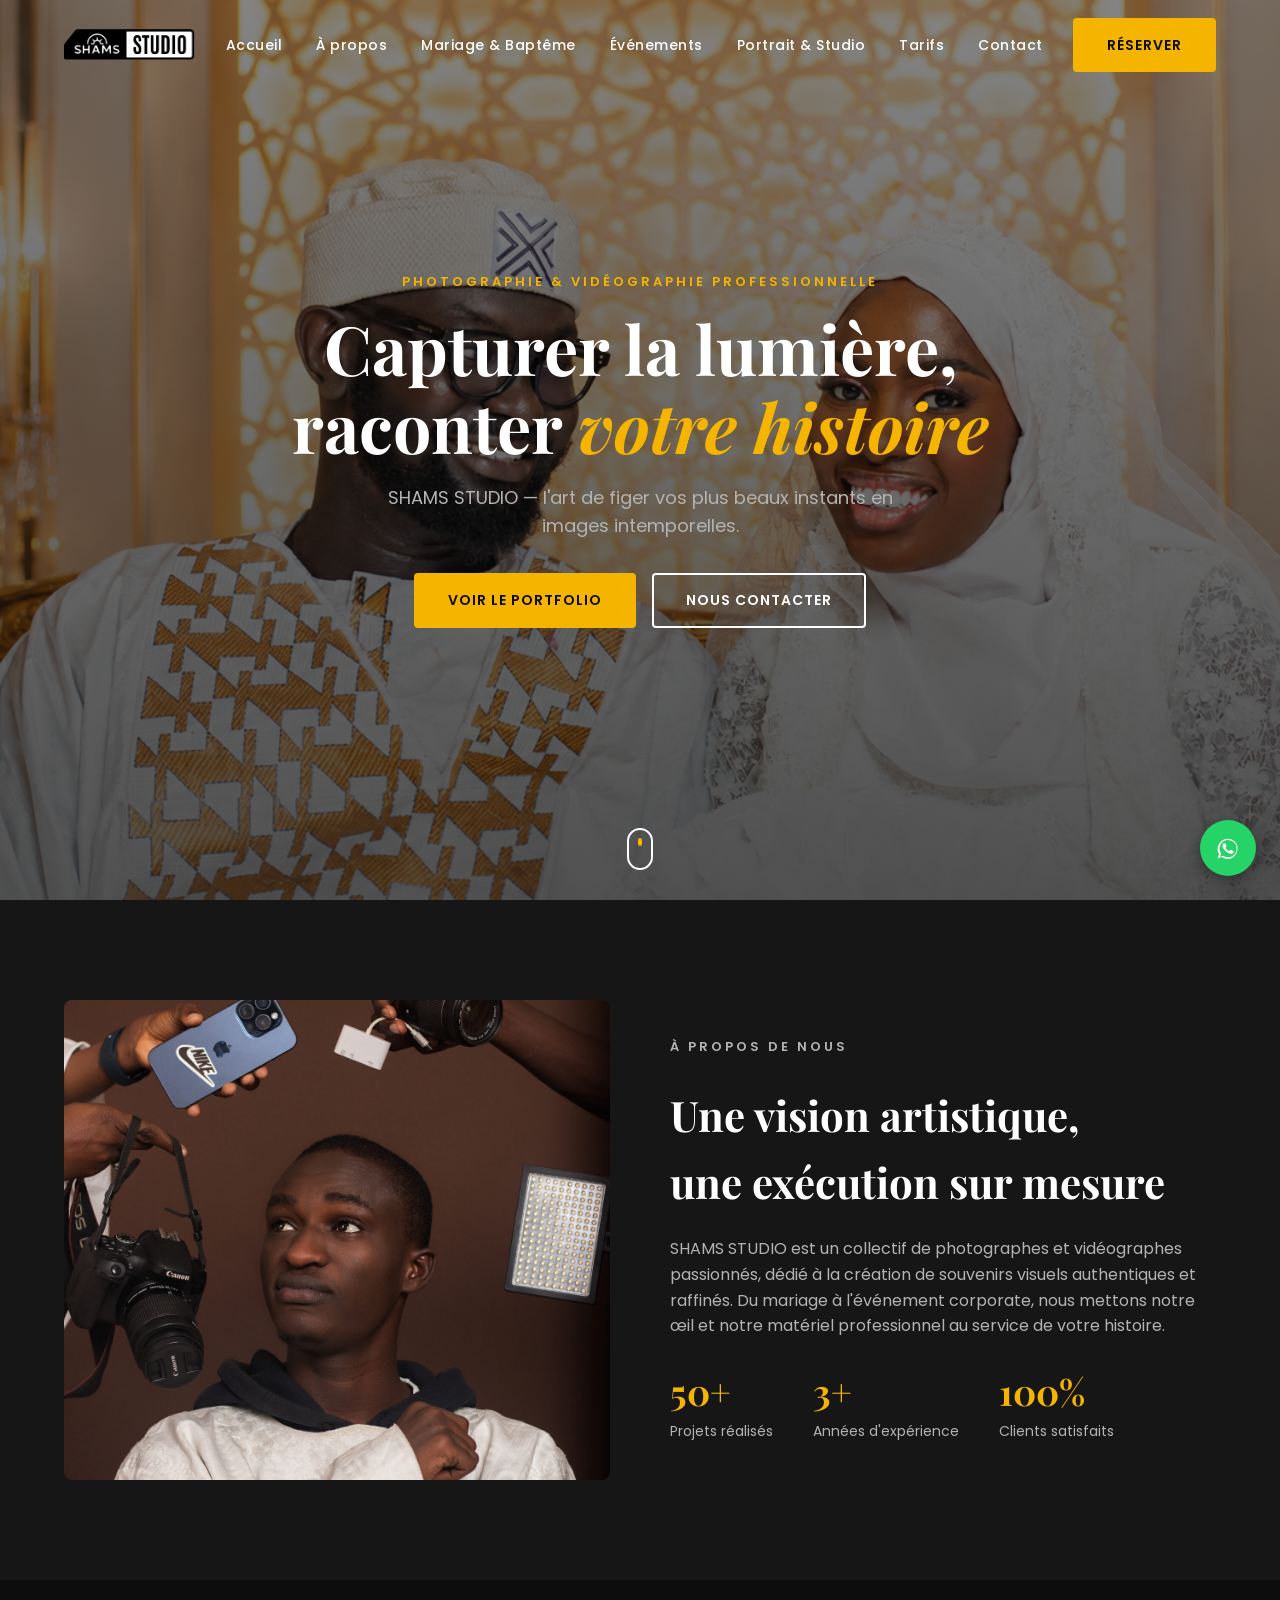
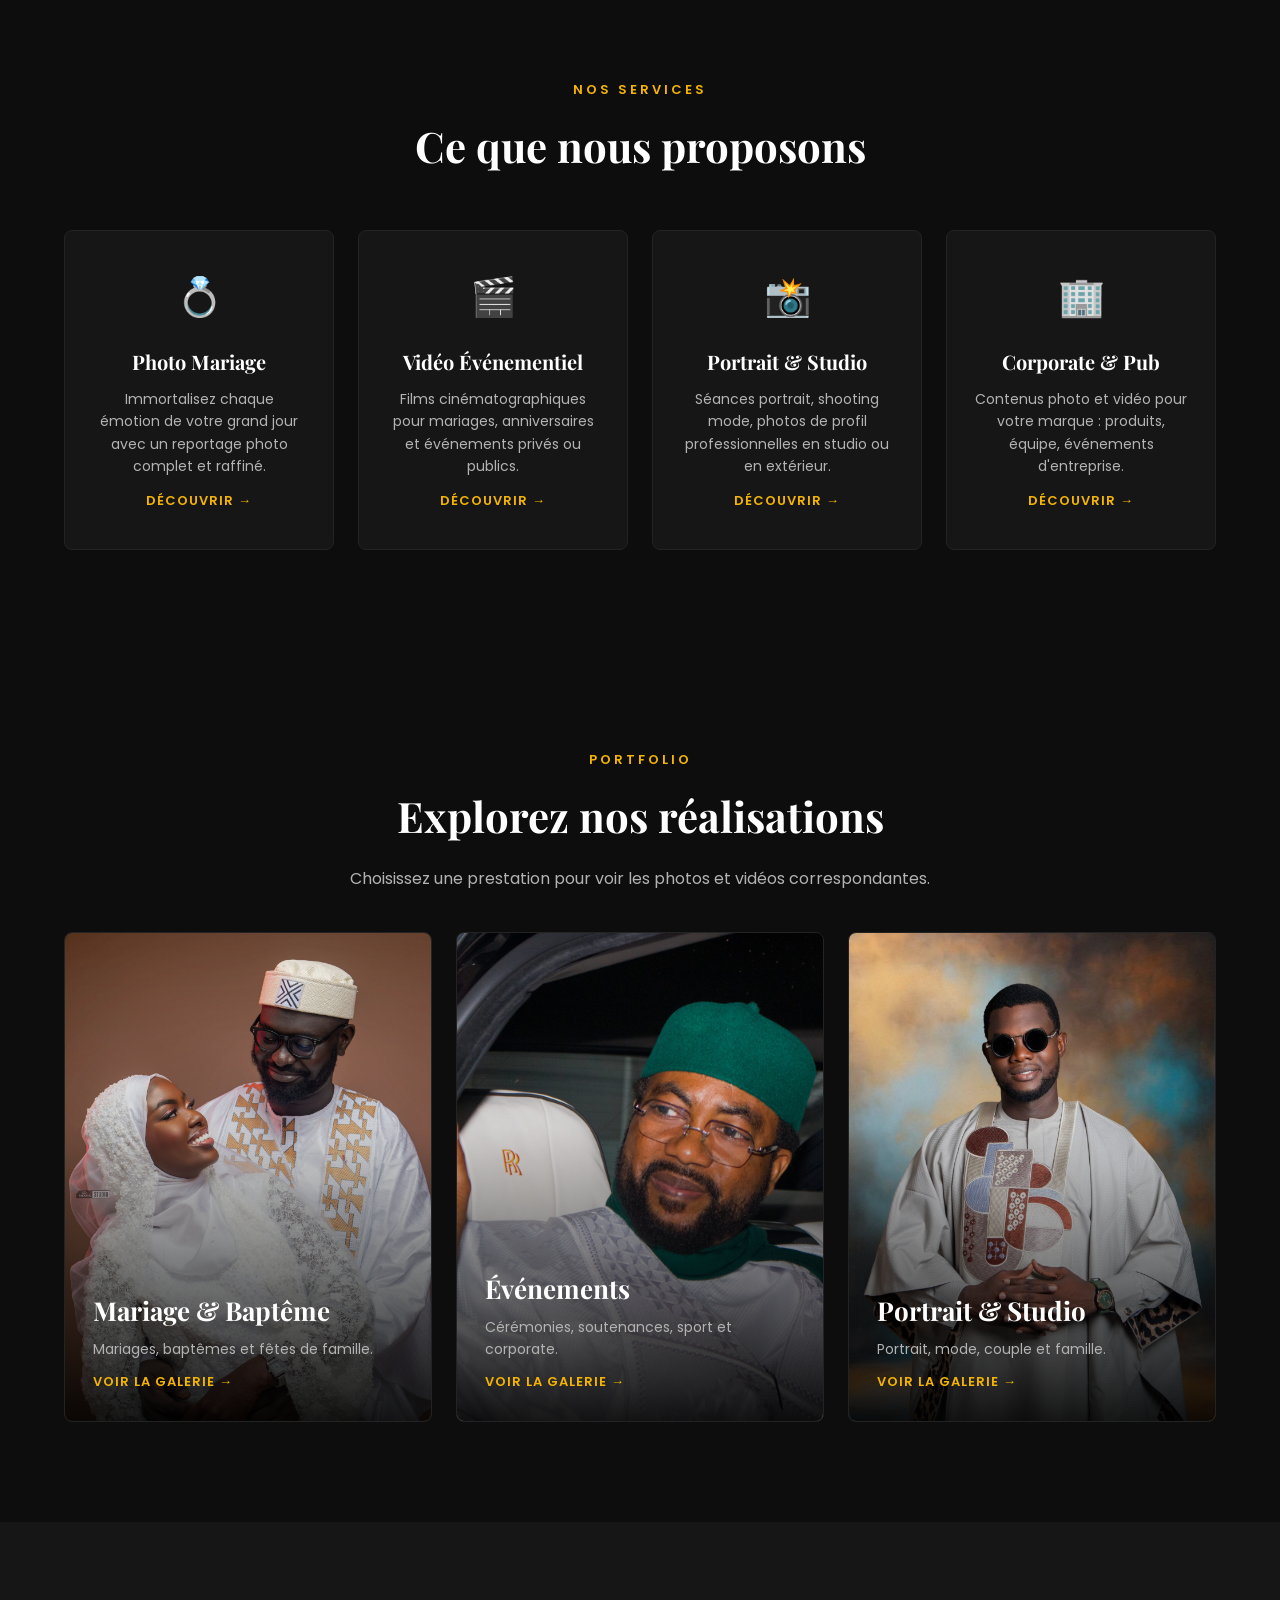
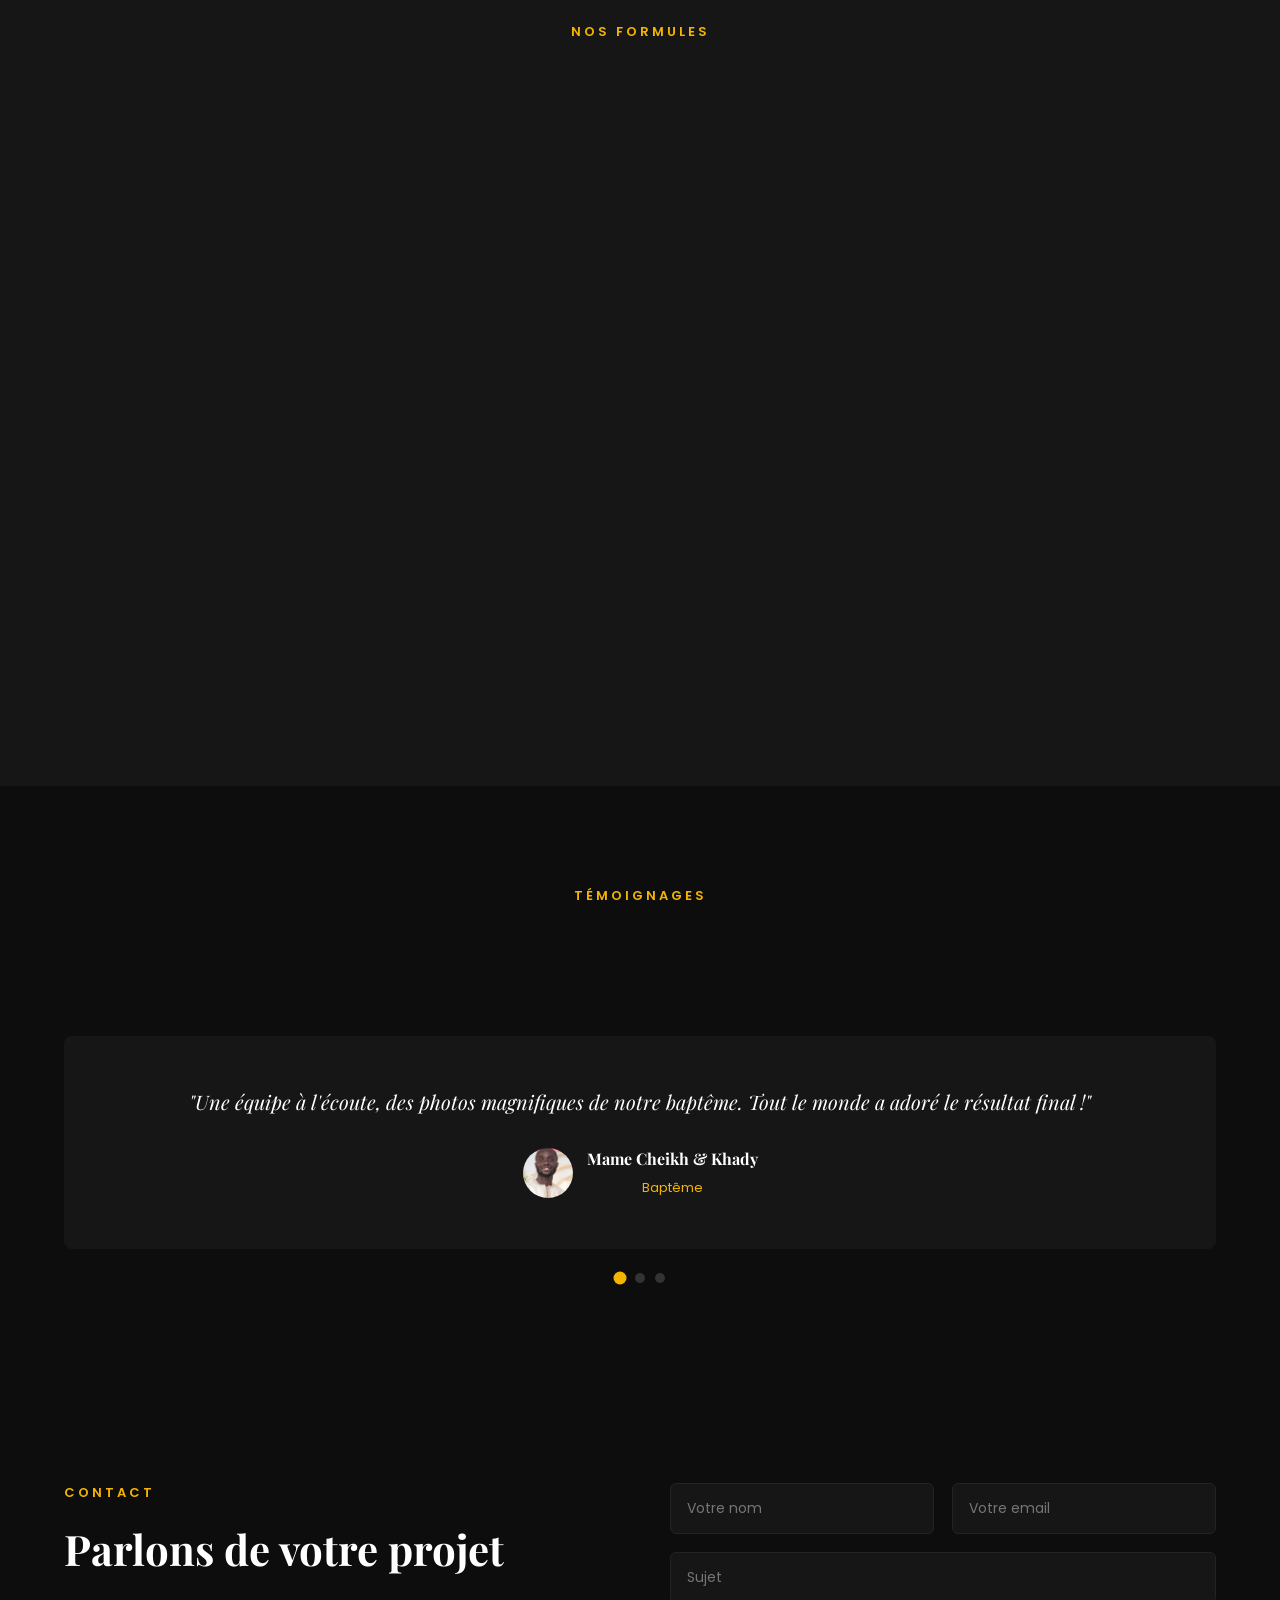
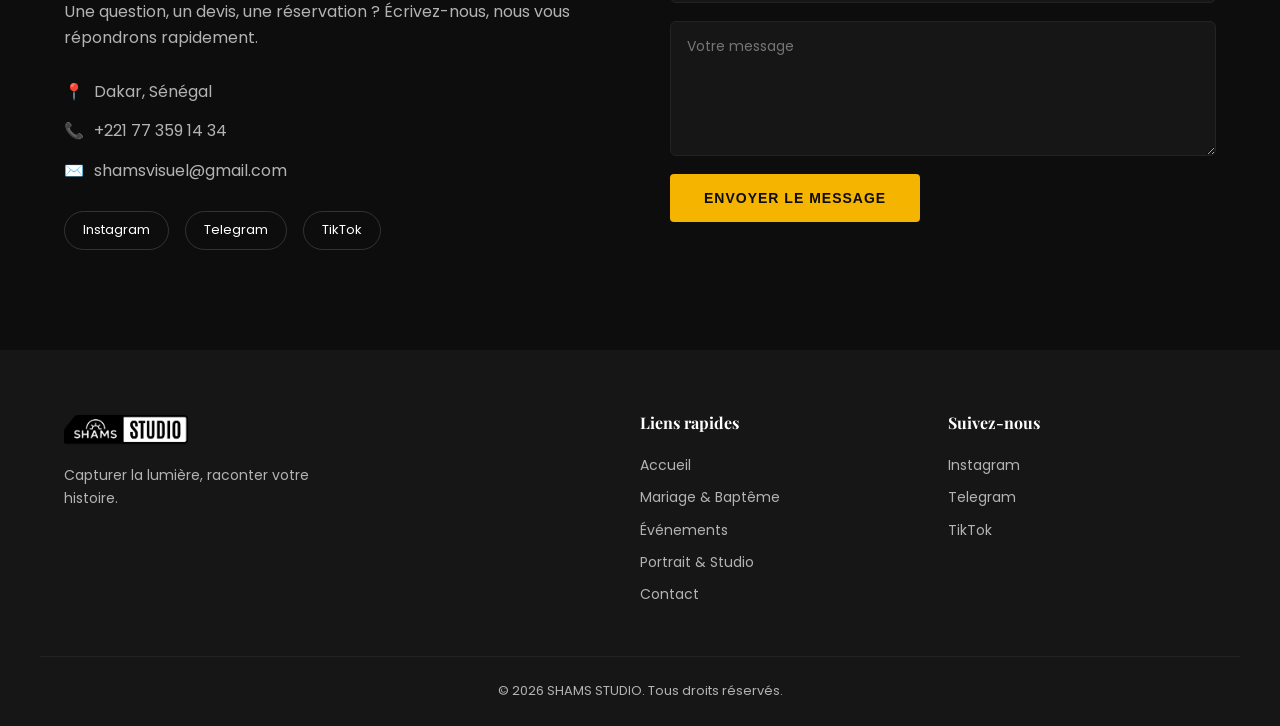
==== index.html @ 7949a2c8 "add : new pages" ====
<!DOCTYPE html>
<html lang="fr">
<head>
<meta charset="UTF-8">
<meta name="viewport" content="width=device-width, initial-scale=1.0">
<title>SHAMS STUDIO | Photo & Vidéo à Dakar</title>
<meta name="description" content="SHAMS STUDIO, photographe et vidéaste à Dakar : mariages, baptêmes, événements, portraits et shootings studio.">
<link rel="icon" href="assets/img/logo.png">
<link rel="preconnect" href="https://fonts.googleapis.com">
<link href="https://fonts.googleapis.com/css2?family=Playfair+Display:wght@500;700&family=Poppins:wght@300;400;500;600&display=swap" rel="stylesheet">
<link rel="stylesheet" href="style.css?v=3">
</head>
<body>

<!-- NAVBAR -->
<header class="navbar" id="navbar">
  <div class="nav-container">
    <a href="#home" class="logo">
      <img src="assets/img/logo.png" alt="Shams Studio">
    </a>
    <nav class="nav-links" id="navLinks">
      <button class="nav-close" id="navClose" aria-label="Fermer le menu">&times;</button>
      <a href="#home">Accueil</a>
      <a href="#about">À propos</a>
      <a href="mariage-bapteme.html">Mariage & Baptême</a>
      <a href="evenements.html">Événements</a>
      <a href="studio.html">Portrait & Studio</a>
      <a href="#pricing">Tarifs</a>
      <a href="#contact">Contact</a>
    </nav>
    <a href="#contact" class="btn btn-primary nav-cta">Réserver</a>
    <button class="burger" id="burger" aria-label="Menu">
      <span></span><span></span><span></span>
    </button>
  </div>
</header>

<!-- HERO -->
<section class="hero" id="home">
  <div class="hero-bg" style="background-image:linear-gradient(rgba(10,10,10,.5),rgba(10,10,10,.7)),url('assets/img/gallery/hero-img.png');background-position:center top;background-size:150%;"></div>
  <div class="hero-content">
    <p class="hero-sub" data-aos>Photographie & Vidéographie professionnelle</p>
    <h1 data-aos>Capturer la lumière,<br> raconter <span class="highlight">votre histoire</span></h1>
    <p class="hero-text" data-aos>SHAMS STUDIO — l'art de figer vos plus beaux instants en images intemporelles.</p>
    <div class="hero-actions" data-aos>
      <a href="#portfolio" class="btn btn-primary">Voir le portfolio</a>
      <a href="#contact" class="btn btn-outline">Nous contacter</a>
    </div>
  </div>
  <a href="#about" class="scroll-down" aria-label="Défiler">
    <span></span>
  </a>
</section>

<!-- ABOUT -->
<section class="about" id="about">
  <div class="container about-grid">
    <div class="about-img" data-aos>
      <img src="assets/img/gallery/shams_.jpg" alt="Equipe Shams Studio" class="about-slide active">
      <img src="assets/img/gallery/portrait_.jpg" alt="Equipe Shams Studio" class="about-slide">
      <img src="assets/img/gallery/shams_2.jpeg" alt="Equipe Shams Studio" class="about-slide">
      <img src="assets/img/gallery/shams_1.jpeg" alt="Equipe Shams Studio" class="about-slide">
    </div>
    <div class="about-text" data-aos>
      <p class="section-tag">À propos de nous</p>
      <h2>Une vision artistique, <br>une exécution sur mesure</h2>
      <p>SHAMS STUDIO est un collectif de photographes et vidéographes passionnés, dédié à la création de souvenirs visuels authentiques et raffinés. Du mariage à l'événement corporate, nous mettons notre œil et notre matériel professionnel au service de votre histoire.</p>
      <div class="about-stats">
        <div class="stat">
          <h3>50+</h3>
          <p>Projets réalisés</p>
        </div>
        <div class="stat">
          <h3>3+</h3>
          <p>Années d'expérience</p>
        </div>
        <div class="stat">
          <h3>100%</h3>
          <p>Clients satisfaits</p>
        </div>
      </div>
    </div>
  </div>
</section>

<!-- SERVICES -->
<section class="services" id="services">
  <div class="container">
    <p class="section-tag center">Nos services</p>
    <h2 class="center" data-aos>Ce que nous proposons</h2>
    <div class="services-grid">
      <a href="mariage-bapteme.html" class="service-card" data-aos>
        <div class="service-icon">💍</div>
        <h3>Photo Mariage</h3>
        <p>Immortalisez chaque émotion de votre grand jour avec un reportage photo complet et raffiné.</p>
        <span class="univers-link">Découvrir →</span>
      </a>
      <a href="evenements.html" class="service-card" data-aos>
        <div class="service-icon">🎬</div>
        <h3>Vidéo Événementiel</h3>
        <p>Films cinématographiques pour mariages, anniversaires et événements privés ou publics.</p>
        <span class="univers-link">Découvrir →</span>
      </a>
      <a href="studio.html" class="service-card" data-aos>
        <div class="service-icon">📸</div>
        <h3>Portrait & Studio</h3>
        <p>Séances portrait, shooting mode, photos de profil professionnelles en studio ou en extérieur.</p>
        <span class="univers-link">Découvrir →</span>
      </a>
      <a href="evenements.html" class="service-card" data-aos>
        <div class="service-icon">🏢</div>
        <h3>Corporate & Pub</h3>
        <p>Contenus photo et vidéo pour votre marque : produits, équipe, événements d'entreprise.</p>
        <span class="univers-link">Découvrir →</span>
      </a>
    </div>
  </div>
</section>

<!-- PORTFOLIO : un accès par prestation -->
<section class="portfolio univers" id="portfolio">
  <div class="container">
    <p class="section-tag center">Portfolio</p>
    <h2 class="center" data-aos>Explorez nos réalisations</h2>
    <p class="section-lead center" data-aos>Choisissez une prestation pour voir les photos et vidéos correspondantes.</p>
    <div class="univers-grid">
      <a href="mariage-bapteme.html" class="univers-card" data-aos>
        <img src="assets/img/gallery/0M2A4439-Modifier.jpg" alt="Mariage & Baptême" loading="lazy">
        <div class="univers-body"><h3>Mariage & Baptême</h3><p>Mariages, baptêmes et fêtes de famille.</p><span class="univers-link">Voir la galerie →</span></div>
      </a>
      <a href="evenements.html" class="univers-card" data-aos>
        <img src="assets/img/gallery/IMG_0428.JPG" alt="Événements" loading="lazy">
        <div class="univers-body"><h3>Événements</h3><p>Cérémonies, soutenances, sport et corporate.</p><span class="univers-link">Voir la galerie →</span></div>
      </a>
      <a href="studio.html" class="univers-card" data-aos>
        <img src="assets/img/gallery/photo_2026-07-15_18-20-45.jpg" alt="Portrait & Studio" loading="lazy">
        <div class="univers-body"><h3>Portrait & Studio</h3><p>Portrait, mode, couple et famille.</p><span class="univers-link">Voir la galerie →</span></div>
      </a>
    </div>
  </div>
</section>

<!-- PRICING -->
<section class="pricing" id="pricing">
  <div class="container">
    <p class="section-tag center">Nos formules</p>
    <h2 class="center" data-aos>Des packs adaptés à vos besoins</h2>
    <div class="pricing-grid">
      <div class="price-card" data-aos>
        <h3>Essentiel</h3>
        <div class="price">105 000 <span>FCFA</span></div>
        <ul>
          <li>3h de séance</li>
          <li>60 photos retouchées</li>
          <li>Livraison en 2 jours</li>
          <li>Video Cinématique</li>
          <li>Galerie en ligne privée</li>
        </ul>
        <a href="#contact" class="btn btn-outline">Choisir</a>
      </div>
      <div class="price-card featured" data-aos>
        <span class="badge">Populaire</span>
        <h3>Premium</h3>
        <div class="price">165 000 <span>FCFA</span></div>
        <ul>
          <li>Journée complète</li>
          <li>100 photos retouchées</li>
          <li>Vidéo highlight (3 min)</li>
          <li>Livraison en 2 jours</li>
          <li>Album numérique offert</li>
        </ul>
        <a href="#contact" class="btn btn-primary">Choisir</a>
      </div>
      <div class="price-card" data-aos>
        <h3>Sur-mesure</h3>
        <div class="price">Sur devis</div>
        <ul>
          <li>Prestation personnalisée</li>
          <li>Équipe dédiée</li>
          <li>Photo + Vidéo combinés</li>
          <li>Livrables illimités</li>
        </ul>
        <a href="#contact" class="btn btn-outline">Nous contacter</a>
      </div>
    </div>
  </div>
</section>

<!-- TESTIMONIALS -->
<section class="testimonials" id="testimonials">
  <div class="container">
    <p class="section-tag center">Témoignages</p>
    <h2 class="center" data-aos>Ce que disent nos clients</h2>
    <div class="testi-slider">
      <div class="testi-card active">
        <p class="testi-text">"Une équipe à l'écoute, des photos magnifiques de notre baptême. Tout le monde a adoré le résultat final !"</p>
        <div class="testi-author">
          <img src="assets/img/gallery/mame_cheikh.jpg" alt="Client">
          <div><h4>Mame Cheikh & Khady</h4><span>Baptême</span></div>
        </div>
      </div>
      <div class="testi-card">
        <p class="testi-text">"Très professionnels, ponctuels et créatifs. Les photos de notre événement d'entreprise ont eu un succès fou."</p>
        <div class="testi-author">
          <img src="assets/img/gallery/dioum_traiteur.jpg" alt="Client">
          <div><h4>Dioum Traiteur</h4><span>Corporate</span></div>
        </div>
      </div>
      <div class="testi-card">
        <p class="testi-text">"Séance portrait incroyable, je me suis senti à l'aise et le résultat dépasse mes attentes. Je recommande !"</p>
        <div class="testi-author">
          <img src="assets/img/gallery/diokhane_heritier.jpeg" alt="Client">
          <div><h4>Diokhane Heritier</h4><span>Portrait</span></div>
        </div>
      </div>
    </div>
    <div class="testi-dots" id="testiDots"></div>
  </div>
</section>

<!-- CONTACT -->
<section class="contact" id="contact">
  <div class="container contact-grid">
    <div class="contact-info" data-aos>
      <p class="section-tag">Contact</p>
      <h2>Parlons de votre projet</h2>
      <p class="contact-desc">Une question, un devis, une réservation ? Écrivez-nous, nous vous répondrons rapidement.</p>
      <ul class="contact-list">
        <li><span>📍</span> Dakar, Sénégal</li>
        <li><span>📞</span><a href="tel:+221773591434">+221 77 359 14 34</a></li>
        <li><span>✉️</span>shamsvisuel@gmail.com</li>
      </ul>
      <div class="socials">
        <a href="https://www.instagram.com/shams.photographe?igsh=cmVrMjBucnh5eWpl&utm_source=qr" aria-label="Instagram">Instagram</a>
        <a href="https://t.me/serignegaloproject/1473" aria-label="Telegram">Telegram</a>
        <a href="https://www.tiktok.com/@shams.studio1?_r=1&_t=ZS-97tMrLVgAB2" aria-label="TikTok">TikTok</a>
      </div>
    </div>
    <form class="contact-form" data-aos>
      <div class="form-row">
        <input type="text" placeholder="Votre nom" required>
        <input type="email" placeholder="Votre email" required>
      </div>
      <input type="text" placeholder="Sujet">
      <textarea rows="5" placeholder="Votre message" required></textarea>
      <button type="submit" class="btn btn-primary">Envoyer le message</button>
    </form>
  </div>
</section>

<!-- FOOTER -->
<footer class="footer">
  <div class="container footer-grid">
    <div class="footer-brand">
      <img src="assets/img/logo.png" alt="Shams Studio">
      <p>Capturer la lumière, raconter votre histoire.</p>
    </div>
    <div class="footer-links">
      <h4>Liens rapides</h4>
      <a href="#home">Accueil</a>
      <a href="mariage-bapteme.html">Mariage & Baptême</a>
      <a href="evenements.html">Événements</a>
      <a href="studio.html">Portrait & Studio</a>
      <a href="#contact">Contact</a>
    </div>
    <div class="footer-socials">
      <h4>Suivez-nous</h4>
      <a href="https://www.instagram.com/shams.photographe?igsh=cmVrMjBucnh5eWpl&utm_source=qr">Instagram</a>
      <a href="https://t.me/serignegaloproject/1473">Telegram</a>
      <a href="https://www.tiktok.com/@shams.studio1?_r=1&_t=ZS-97tMrLVgAB2">TikTok</a>
    </div>
  </div>
  <div class="footer-bottom">
    <p>&copy; 2026 SHAMS STUDIO. Tous droits réservés.</p>
  </div>
</footer>

<!-- LIGHTBOX -->
<div class="lightbox" id="lightbox">
  <button class="lightbox-close" id="lightboxClose">&times;</button>
  <img src="" alt="" id="lightboxImg">
</div>

<a href="https://wa.me/221773591434" class="whatsapp-float" target="_blank" aria-label="WhatsApp">
  <svg viewBox="0 0 24 24" fill="currentColor"><path d="M17.6 6.32A8.86 8.86 0 0 0 12.05 4a8.94 8.94 0 0 0-7.71 13.43L3 21l3.69-1.32a8.9 8.9 0 0 0 5.36 1.81A8.94 8.94 0 0 0 17.6 6.32ZM12.05 19.8a7.4 7.4 0 0 1-3.78-1.04l-.27-.16-2.81 1 .94-2.74-.18-.28a7.42 7.42 0 0 1 6.1-11.42 7.4 7.4 0 0 1 7.4 7.43 7.4 7.4 0 0 1-7.4 7.41Zm4.07-5.55c-.22-.11-1.31-.65-1.52-.72-.2-.07-.35-.11-.5.11-.15.22-.57.72-.7.86-.13.15-.26.16-.48.05-.22-.11-.92-.34-1.75-1.08-.65-.58-1.08-1.3-1.21-1.52-.13-.22-.01-.34.1-.45.11-.11.26-.28.39-.42.13-.15.17-.25.26-.41.09-.16.04-.31-.03-.43-.07-.11-.59-1.42-.81-1.94-.22-.51-.44-.44-.6-.45h-.51c-.16 0-.42.06-.65.31-.22.25-.85.83-.85 2.03 0 1.2.87 2.36 1 2.52.13.16 1.71 2.61 4.15 3.55 2.43.95 2.43.63 2.87.59.44-.04 1.31-.53 1.49-1.05.18-.51.18-.95.13-1.05-.06-.1-.22-.16-.45-.27Z"/></svg>
</a>

<script src="script.js?v=3"></script>
</body>
</html>
---- style.css ----
:root{
  --black:#0d0d0d;
  --dark:#161616;
  --gold:#f5b400;
  --white:#ffffff;
  --gray:#b3b3b3;
  --font-title:'Playfair Display', serif;
  --font-body:'Poppins', sans-serif;
}

*{margin:0;padding:0;box-sizing:border-box;}
html{scroll-behavior:smooth;}
body{
  font-family:var(--font-body);
  background:var(--black);
  color:var(--white);
  line-height:1.6;
  overflow-x:hidden;
}
img{max-width:100%;display:block;}
.container{max-width:1200px;margin:0 auto;padding:0 24px;}
section{padding:100px 0;}
h1,h2,h3,h4{font-family:var(--font-title);font-weight:700;}
a{text-decoration:none;color:inherit;}

.center{text-align:center;margin-left:auto;margin-right:auto;}
.section-tag{
  color:var(--gold);
  letter-spacing:3px;
  text-transform:uppercase;
  font-size:13px;
  font-weight:600;
  margin-bottom:12px;
}
h2{font-size:clamp(28px,4vw,42px);margin-bottom:16px;}

/* Buttons */
.btn{
  display:inline-block;
  padding:14px 32px;
  border-radius:4px;
  font-weight:600;
  font-size:14px;
  letter-spacing:1px;
  text-transform:uppercase;
  transition:.3s;
  cursor:pointer;
  border:2px solid transparent;
}
.btn-primary{background:var(--gold);color:var(--black);}
.btn-primary:hover{background:transparent;color:var(--gold);border-color:var(--gold);}
.btn-outline{border-color:var(--white);color:var(--white);}
.btn-outline:hover{background:var(--white);color:var(--black);}

/* NAVBAR */
.navbar{
  position:fixed;top:0;left:0;width:100%;
  z-index:1000;
  padding:18px 0;
  transition:.3s;
  background:transparent;
}
.navbar.scrolled{background:rgba(13,13,13,.92);backdrop-filter:blur(8px);padding:10px 0;box-shadow:0 4px 20px rgba(0,0,0,.3);}
.nav-container{
  max-width:1200px;margin:0 auto;padding:0 24px;
  display:flex;align-items:center;justify-content:space-between;gap:24px;
}
.logo img{height:42px;}
.nav-links{display:flex;gap:28px;flex:1;justify-content:center;}
.nav-links a{
  font-size:14px;font-weight:500;letter-spacing:.5px;
  position:relative;padding:4px 20px;
}
.nav-links a::after{
  content:'';position:absolute;left:0;bottom:0;width:0;height:2px;background:var(--gold);
  transition:.3s;
}
.nav-links a:hover::after{width:100%;}
.nav-cta{flex-shrink:0;}
.burger{display:none;flex-direction:column;gap:5px;background:none;border:none;cursor:pointer;z-index:1300;}
.burger span{width:26px;height:2px;background:var(--white);transition:.3s;}
.nav-close{
  display:none;position:absolute;top:20px;right:24px;
  background:none;border:none;color:var(--white);font-size:34px;line-height:1;
  cursor:pointer;transition:.3s;
}
.nav-close:hover{color:var(--gold);transform:rotate(90deg);}

/* HERO */
.hero{
  position:relative;height:100vh;min-height:600px;
  display:flex;align-items:center;justify-content:center;text-align:center;
  overflow:hidden;
}
.hero-bg{
  position:absolute;inset:0;
  background-size:cover;
  background-position:center top;
  background-repeat:no-repeat;
  z-index:-1;
}
.hero-content{max-width:800px;padding:0 24px;}
.hero-sub{color:var(--gold);letter-spacing:3px;text-transform:uppercase;font-size:13px;margin-bottom:16px;font-weight:600;}
.hero h1{font-size:clamp(36px,7vw,68px);line-height:1.15;margin-bottom:18px;}
.hero .highlight{color:var(--gold);font-style:italic;}
.hero-text{color:var(--gray);font-size:18px;margin-bottom:32px;max-width:560px;margin-left:auto;margin-right:auto;}
.hero-actions{display:flex;gap:16px;justify-content:center;flex-wrap:wrap;}

.scroll-down{
  position:absolute;bottom:30px;left:50%;transform:translateX(-50%);
  width:26px;height:42px;border:2px solid var(--white);border-radius:20px;
}
.scroll-down span{
  position:absolute;top:8px;left:50%;transform:translateX(-50%);
  width:4px;height:8px;background:var(--gold);border-radius:2px;
  animation:scrollDown 1.6s infinite;
}
@keyframes scrollDown{
  0%{opacity:1;top:8px;}
  60%{opacity:0;top:22px;}
  100%{opacity:0;top:8px;}
}

/* ABOUT */
.about{background:var(--dark);}
.about-grid{display:grid;grid-template-columns:1fr 1fr;gap:60px;align-items:center;}
.about-img{position:relative;border-radius:8px;overflow:hidden;height:480px;}
.about-img img{position:absolute;inset:0;width:100%;height:100%;object-fit:cover;opacity:0;transition:opacity 1.2s ease;}
.about-img img.active{opacity:1;}
.about-text h2{margin-bottom:20px;}
.about-text p{color:var(--gray);margin-bottom:24px;}
.about-stats{display:flex;gap:40px;margin-top:20px;flex-wrap:wrap;}
.stat h3{color:var(--gold);font-size:36px;}
.stat p{color:var(--gray);font-size:14px;margin:0;}

/* SERVICES */
.services-grid{
  display:grid;grid-template-columns:repeat(4,1fr);gap:24px;margin-top:50px;
}
.service-card{
  background:var(--dark);padding:36px 28px;border-radius:8px;text-align:center;
  border:1px solid #232323;transition:.3s;
}
.service-card:hover{transform:translateY(-8px);border-color:var(--gold);}
.service-icon{font-size:38px;margin-bottom:18px;}
.service-card h3{font-size:20px;margin-bottom:10px;}
.service-card p{color:var(--gray);font-size:14px;}

/* PORTFOLIO */
.filters{display:flex;justify-content:center;gap:12px;margin:40px 0;flex-wrap:wrap;}
.filter-btn{
  background:none;border:1px solid #333;color:var(--gray);
  padding:10px 22px;border-radius:30px;cursor:pointer;font-size:13px;
  letter-spacing:1px;text-transform:uppercase;transition:.3s;font-family:var(--font-body);
}
.filter-btn:hover,.filter-btn.active{background:var(--gold);color:var(--black);border-color:var(--gold);}
.gallery{
  display:grid;grid-template-columns:repeat(4,1fr);gap:16px;
}
.gallery-item{
  position:relative;overflow:hidden;border-radius:8px;aspect-ratio:1/1.1;cursor:pointer;
}
.gallery-item img{width:100%;height:100%;object-fit:cover;transition:.5s;}
.gallery-item:hover img{transform:scale(1.08);}
.play-icon{
  position:absolute;top:50%;left:50%;transform:translate(-50%,-50%);
  width:64px;height:64px;border-radius:50%;
  background:rgba(0,0,0,.55);border:2px solid var(--gold);
  color:var(--gold);font-size:24px;
  display:flex;align-items:center;justify-content:center;
  padding-left:5px;z-index:2;transition:.3s;pointer-events:none;
}
.gallery-item.is-video:hover .play-icon{background:var(--gold);color:var(--black);transform:translate(-50%,-50%) scale(1.1);}
.gallery-item .overlay{
  position:absolute;inset:0;background:linear-gradient(to top,rgba(0,0,0,.85),transparent 60%);
  display:flex;flex-direction:column;justify-content:flex-end;padding:18px;
  opacity:0;transition:.3s;
}
.gallery-item:hover .overlay{opacity:1;}
.gallery-item .overlay span{color:var(--gold);font-size:12px;text-transform:uppercase;letter-spacing:2px;font-weight:600;}
.gallery-item .overlay p{margin:0;font-family:var(--font-title);font-size:18px;}
.gallery-item.hide{display:none;}

/* PRICING */
.pricing{background:var(--dark);}
.pricing-grid{display:grid;grid-template-columns:repeat(3,1fr);gap:28px;margin-top:50px;}
.price-card{
  background:var(--black);border:1px solid #232323;border-radius:8px;
  padding:40px 32px;text-align:center;position:relative;transition:.3s;
}
.price-card.featured{border-color:var(--gold);transform:scale(1.03);}
.price-card:hover{transform:translateY(-6px);}
.price-card.featured:hover{transform:scale(1.03) translateY(-6px);}
.badge{
  position:absolute;top:-12px;right:24px;background:var(--gold);color:var(--black);
  padding:4px 14px;border-radius:20px;font-size:12px;font-weight:700;text-transform:uppercase;
}
.price-card h3{font-size:22px;margin-bottom:16px;}
.price{font-size:36px;font-weight:700;color:var(--gold);margin-bottom:24px;font-family:var(--font-title);}
.price span{font-size:16px;color:var(--gray);}
.price-card ul{list-style:none;margin-bottom:28px;text-align:left;}
.price-card ul li{
  color:var(--gray);padding:10px 0;border-bottom:1px solid #232323;font-size:14px;
}
.price-card ul li::before{content:'✓ ';color:var(--gold);font-weight:700;}

/* TESTIMONIALS */
.testi-slider{position:relative;margin-top:50px;}
.testi-card{
  display:none;
  background:var(--dark);padding:50px;border-radius:8px;text-align:center;
  animation:fadeIn .5s ease;
}
.testi-card.active{display:block;}
@keyframes fadeIn{from{opacity:0;transform:translateY(10px);}to{opacity:1;transform:translateY(0);}}
.testi-text{font-size:20px;font-style:italic;font-family:var(--font-title);margin-bottom:28px;color:var(--white);}
.testi-author{display:flex;align-items:center;justify-content:center;gap:14px;}
.testi-author img{width:50px;height:50px;border-radius:50%;object-fit:cover;}
.testi-author h4{font-size:16px;margin-bottom:2px;}
.testi-author span{color:var(--gold);font-size:13px;}
.testi-dots{display:flex;justify-content:center;gap:10px;margin-top:24px;}
.testi-dots .dot{width:10px;height:10px;border-radius:50%;background:#333;cursor:pointer;transition:.3s;border:none;padding:0;}
.testi-dots .dot.active{background:var(--gold);transform:scale(1.3);}

/* CONTACT */
.contact-grid{display:grid;grid-template-columns:1fr 1fr;gap:60px;}
.contact-desc{color:var(--gray);margin-bottom:28px;}
.contact-list{list-style:none;margin-bottom:28px;}
.contact-list li{margin-bottom:14px;color:var(--gray);display:flex;align-items:center;gap:10px;}
.socials{display:flex;gap:16px;}
.socials a{
  border:1px solid #333;padding:8px 18px;border-radius:30px;font-size:13px;transition:.3s;
}
.socials a:hover{border-color:var(--gold);color:var(--gold);}

.contact-form{display:flex;flex-direction:column;gap:18px;}
.form-row{display:flex;gap:18px;}
.contact-form input,.contact-form textarea{
  width:100%;background:var(--dark);border:1px solid #232323;border-radius:6px;
  padding:14px 16px;color:var(--white);font-family:var(--font-body);font-size:14px;
  outline:none;transition:.3s;resize:vertical;
}
.contact-form input:focus,.contact-form textarea:focus{border-color:var(--gold);}
.contact-form button{align-self:flex-start;}

/* FOOTER */
.footer{background:var(--dark);padding:60px 0 0;}
.footer-grid{
  display:grid;grid-template-columns:2fr 1fr 1fr;gap:40px;padding-bottom:40px;
  border-bottom:1px solid #232323;
}
.footer-brand img{height:40px;margin-bottom:14px;}
.footer-brand p{color:var(--gray);font-size:14px;max-width:280px;}
.footer-links h4,.footer-socials h4{margin-bottom:18px;font-size:16px;}
.footer-links a,.footer-socials a{
  display:block;color:var(--gray);font-size:14px;margin-bottom:10px;transition:.3s;
}
.footer-links a:hover,.footer-socials a:hover{color:var(--gold);}
.footer-bottom{
  text-align:center;padding:24px 0;color:var(--gray);font-size:13px;
}

/* LIGHTBOX */
.lightbox{
  position:fixed;inset:0;background:rgba(0,0,0,.92);z-index:2000;
  display:none;align-items:center;justify-content:center;padding:30px;
}
.lightbox.active{display:flex;}
.lightbox img{max-width:90%;max-height:85vh;border-radius:6px;}
.lightbox-close{
  position:absolute;top:24px;right:32px;background:none;border:none;color:var(--white);
  font-size:36px;cursor:pointer;line-height:1;
}

/* WHATSAPP FLOAT */
.whatsapp-float{
  position:fixed;bottom:24px;right:24px;width:56px;height:56px;background:#25D366;
  border-radius:50%;display:flex;align-items:center;justify-content:center;
  color:var(--white);z-index:900;box-shadow:0 4px 18px rgba(0,0,0,.4);transition:.3s;
}
.whatsapp-float:hover{transform:scale(1.1);}
.whatsapp-float svg{width:28px;height:28px;}

/* AOS-like animation — masqué uniquement si JS est actif */
.js-ready [data-aos]{opacity:0;transform:translateY(30px);transition:opacity .8s ease,transform .8s ease;}
[data-aos].aos-show{opacity:1 !important;transform:translateY(0) !important;}

/* RESPONSIVE */
@media(max-width:992px){
  .about-grid,.contact-grid{grid-template-columns:1fr;}
  .about-img{height:340px;}
  .services-grid{grid-template-columns:repeat(2,1fr);}
  .gallery{grid-template-columns:repeat(2,1fr);}
  .pricing-grid{grid-template-columns:1fr;}
  .price-card.featured{transform:none;}
}
@media(max-width:768px){
  section{padding:70px 0;}
  .nav-links{
    position:fixed;top:0;right:-100%;height:100vh;width:75%;max-width:320px;
    background:var(--dark);flex-direction:column;justify-content:start;padding:100px 24px;
    gap:32px;transition:.4s;box-shadow:-4px 0 20px rgba(0,0,0,.4);
    z-index:1200;
  }
  .nav-links.active{right:0;}
  .nav-close{display:block;}
  .burger.active{display:none;}
  .nav-cta{display:none;}
  .burger{display:flex;}
  .form-row{flex-direction:column;}
  .services-grid,.gallery{grid-template-columns:1fr 1fr;}
  .hero-bg{background-image:linear-gradient(rgba(10,10,10,.5),rgba(10,10,10,.7)),url('assets/img/gallery/0M2A4439-Modifier.jpg') !important;}
}
@media(max-width:480px){
  .services-grid,.gallery{grid-template-columns:1fr;}
}

/* ============================================================
   PAGES PRESTATIONS (mariage-bapteme, evenements, studio)
   ============================================================ */
.nav-links a{padding:4px 6px;}
.nav-links{gap:22px;}
.nav-links a.current{color:var(--gold);}
.nav-links a.current::after{width:100%;}

a.service-card{display:block;color:inherit;}
.service-card .univers-link{display:inline-block;margin-top:14px;}

.section-lead{color:var(--gray);max-width:620px;margin-bottom:10px;}

/* En-tête des pages */
.page-hero{
  position:relative;min-height:78vh;padding:140px 0 90px;
  display:flex;align-items:center;justify-content:center;text-align:center;overflow:hidden;
}
.page-hero-bg{position:absolute;inset:0;background-size:cover;background-repeat:no-repeat;z-index:-1;}
.page-hero h1{font-size:clamp(34px,6vw,60px);line-height:1.15;margin-bottom:18px;}
.page-hero .highlight{color:var(--gold);font-style:italic;}
.breadcrumb{font-size:13px;color:var(--gray);margin-bottom:18px;letter-spacing:.5px;}
.breadcrumb a{color:var(--white);transition:.3s;}
.breadcrumb a:hover{color:var(--gold);}

.services-grid.cols-3{grid-template-columns:repeat(3,1fr);}
.page-gallery{background:var(--dark);}
.page-gallery .gallery-item .overlay{opacity:1;background:linear-gradient(to top,rgba(0,0,0,.8),transparent 55%);}

/* Cartes "univers" (accès aux pages) */
.univers-grid{display:grid;grid-template-columns:repeat(3,1fr);gap:24px;margin-top:40px;}
.univers-grid.cols-2{grid-template-columns:repeat(2,1fr);max-width:900px;margin-left:auto;margin-right:auto;}
.univers-card{
  position:relative;display:block;border-radius:8px;overflow:hidden;aspect-ratio:3/4;
  border:1px solid #232323;transition:.3s;
}
.univers-grid.cols-2 .univers-card{aspect-ratio:4/3;}
.univers-card img{width:100%;height:100%;object-fit:cover;object-position:center 20%;transition:.6s;}
.univers-card:hover{border-color:var(--gold);}
.univers-card:hover img{transform:scale(1.06);}
.univers-body{
  position:absolute;inset:0;display:flex;flex-direction:column;justify-content:flex-end;padding:28px;
  background:linear-gradient(to top,rgba(0,0,0,.9),rgba(0,0,0,.15) 60%,transparent);
}
.univers-body h3{font-size:26px;margin-bottom:6px;}
.univers-body p{color:var(--gray);font-size:14px;margin-bottom:12px;}
.univers-link{color:var(--gold);font-size:13px;font-weight:600;letter-spacing:1px;text-transform:uppercase;}

/* Bandeau appel à l'action */
.cta-band{background:linear-gradient(135deg,#1c1600,var(--black) 70%);border-top:1px solid #2a2200;border-bottom:1px solid #2a2200;}
.cta-band p{color:var(--gray);max-width:560px;margin:0 auto 28px;}

@media(max-width:1100px){
  .nav-links{gap:14px;}
  .nav-links a{font-size:13px;}
}
@media(max-width:992px){
  .services-grid.cols-3,.univers-grid{grid-template-columns:1fr 1fr;}
}
@media(max-width:768px){
  .nav-links a{font-size:16px;}
  .page-hero{min-height:auto;padding:130px 0 70px;}
  .univers-grid,.univers-grid.cols-2,.services-grid.cols-3{grid-template-columns:1fr;}
  .univers-card{aspect-ratio:4/3;}
}
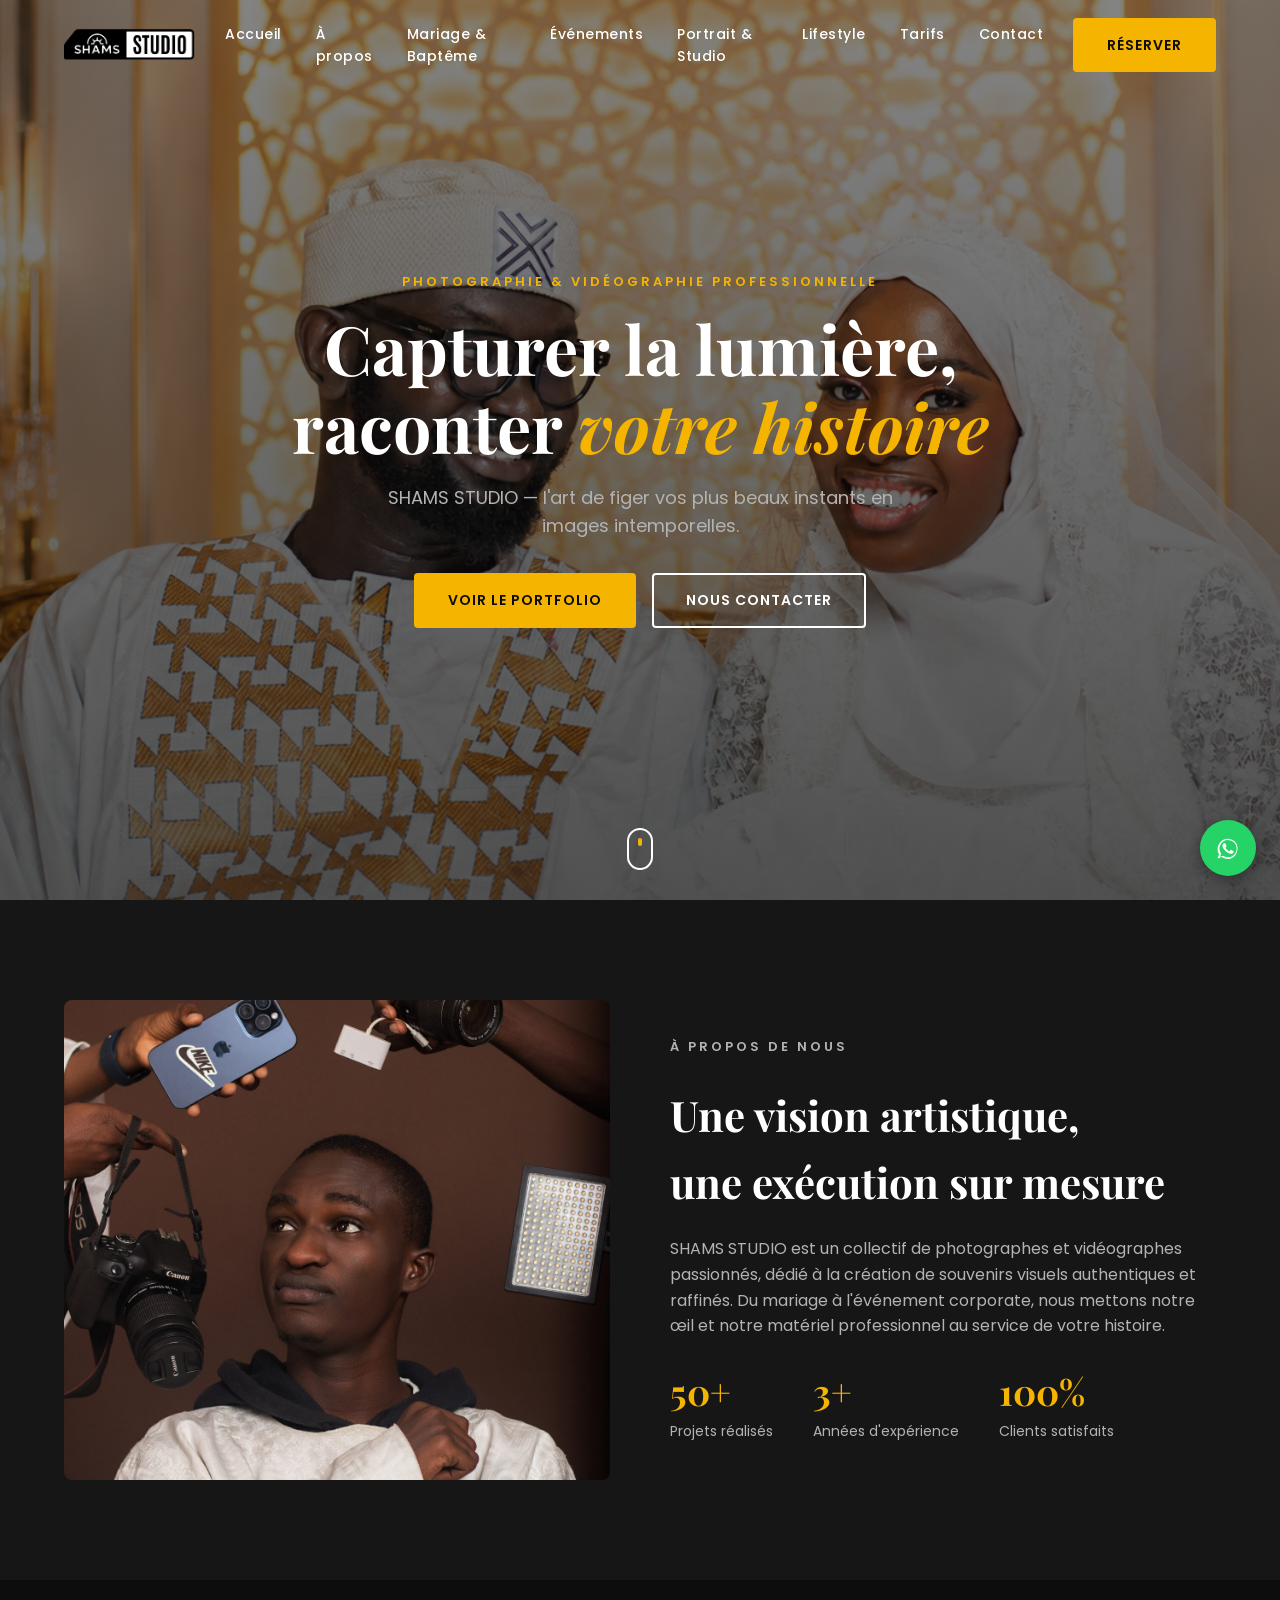
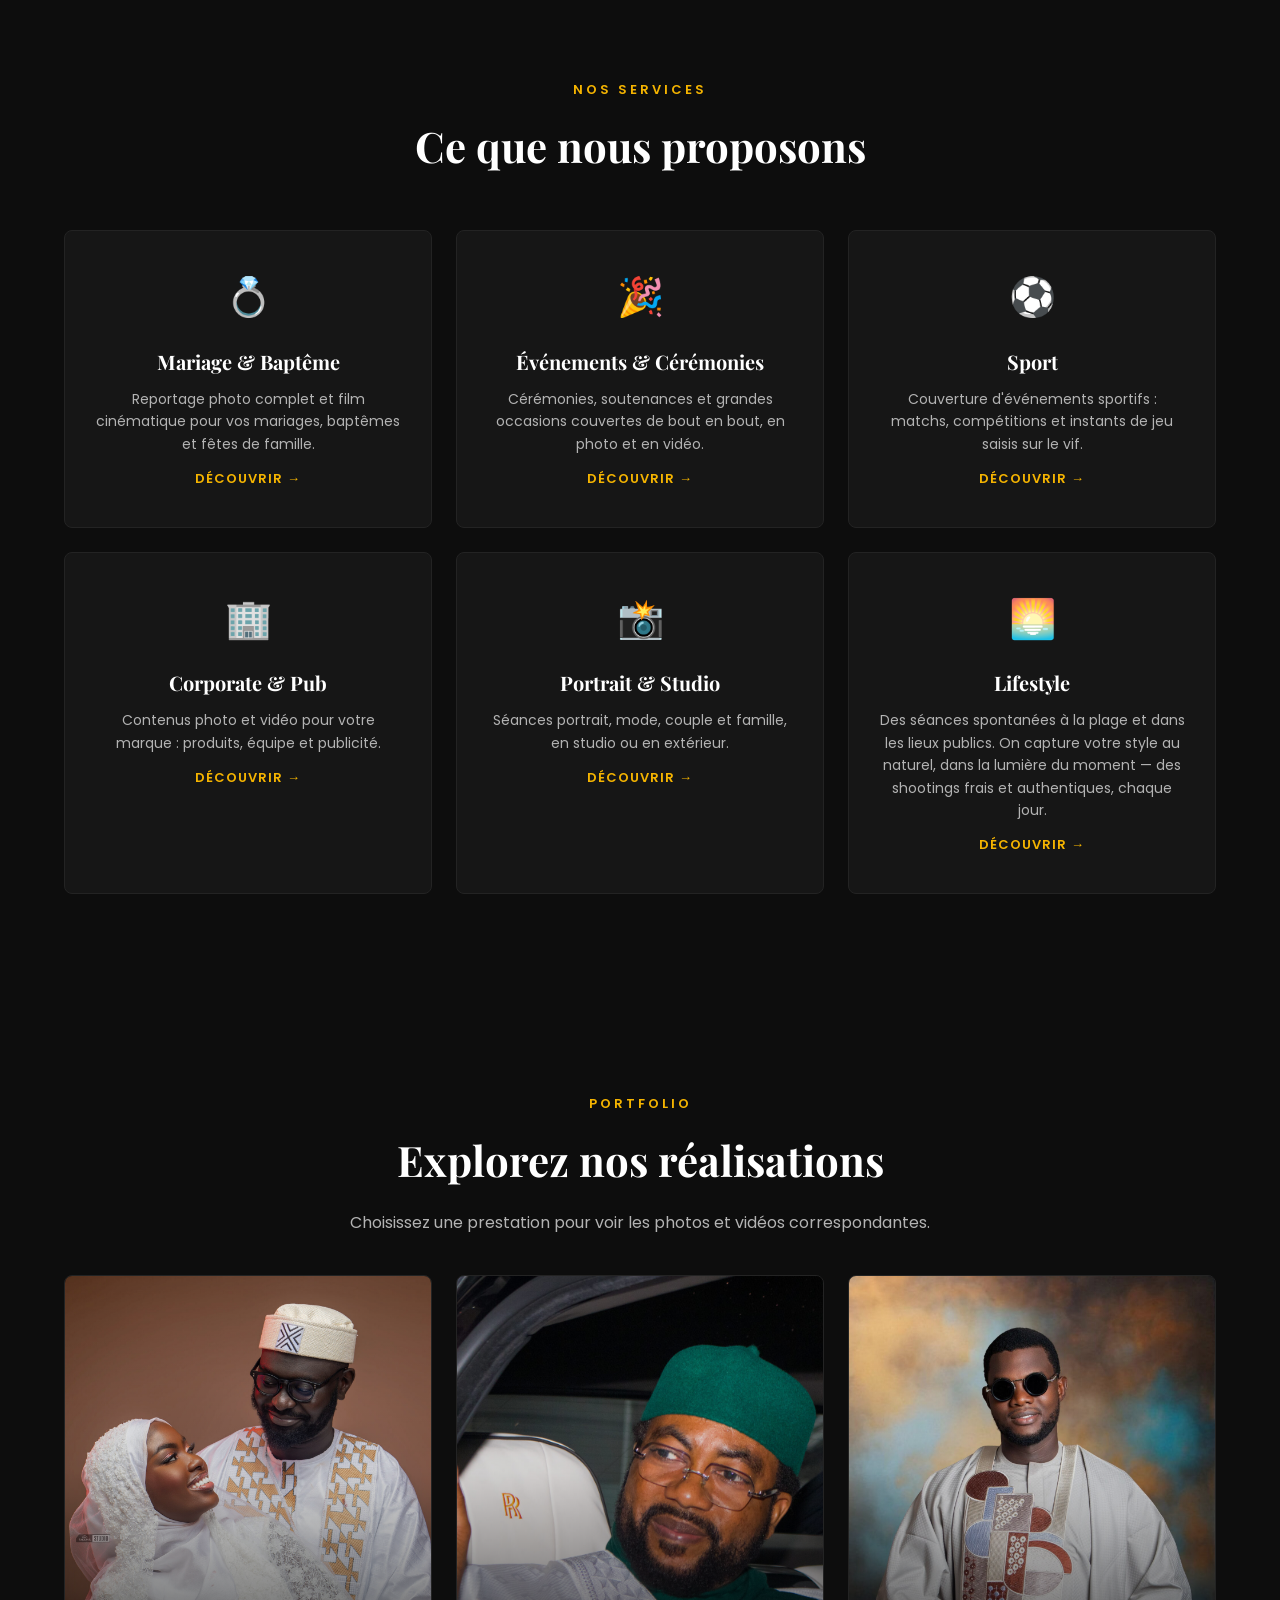
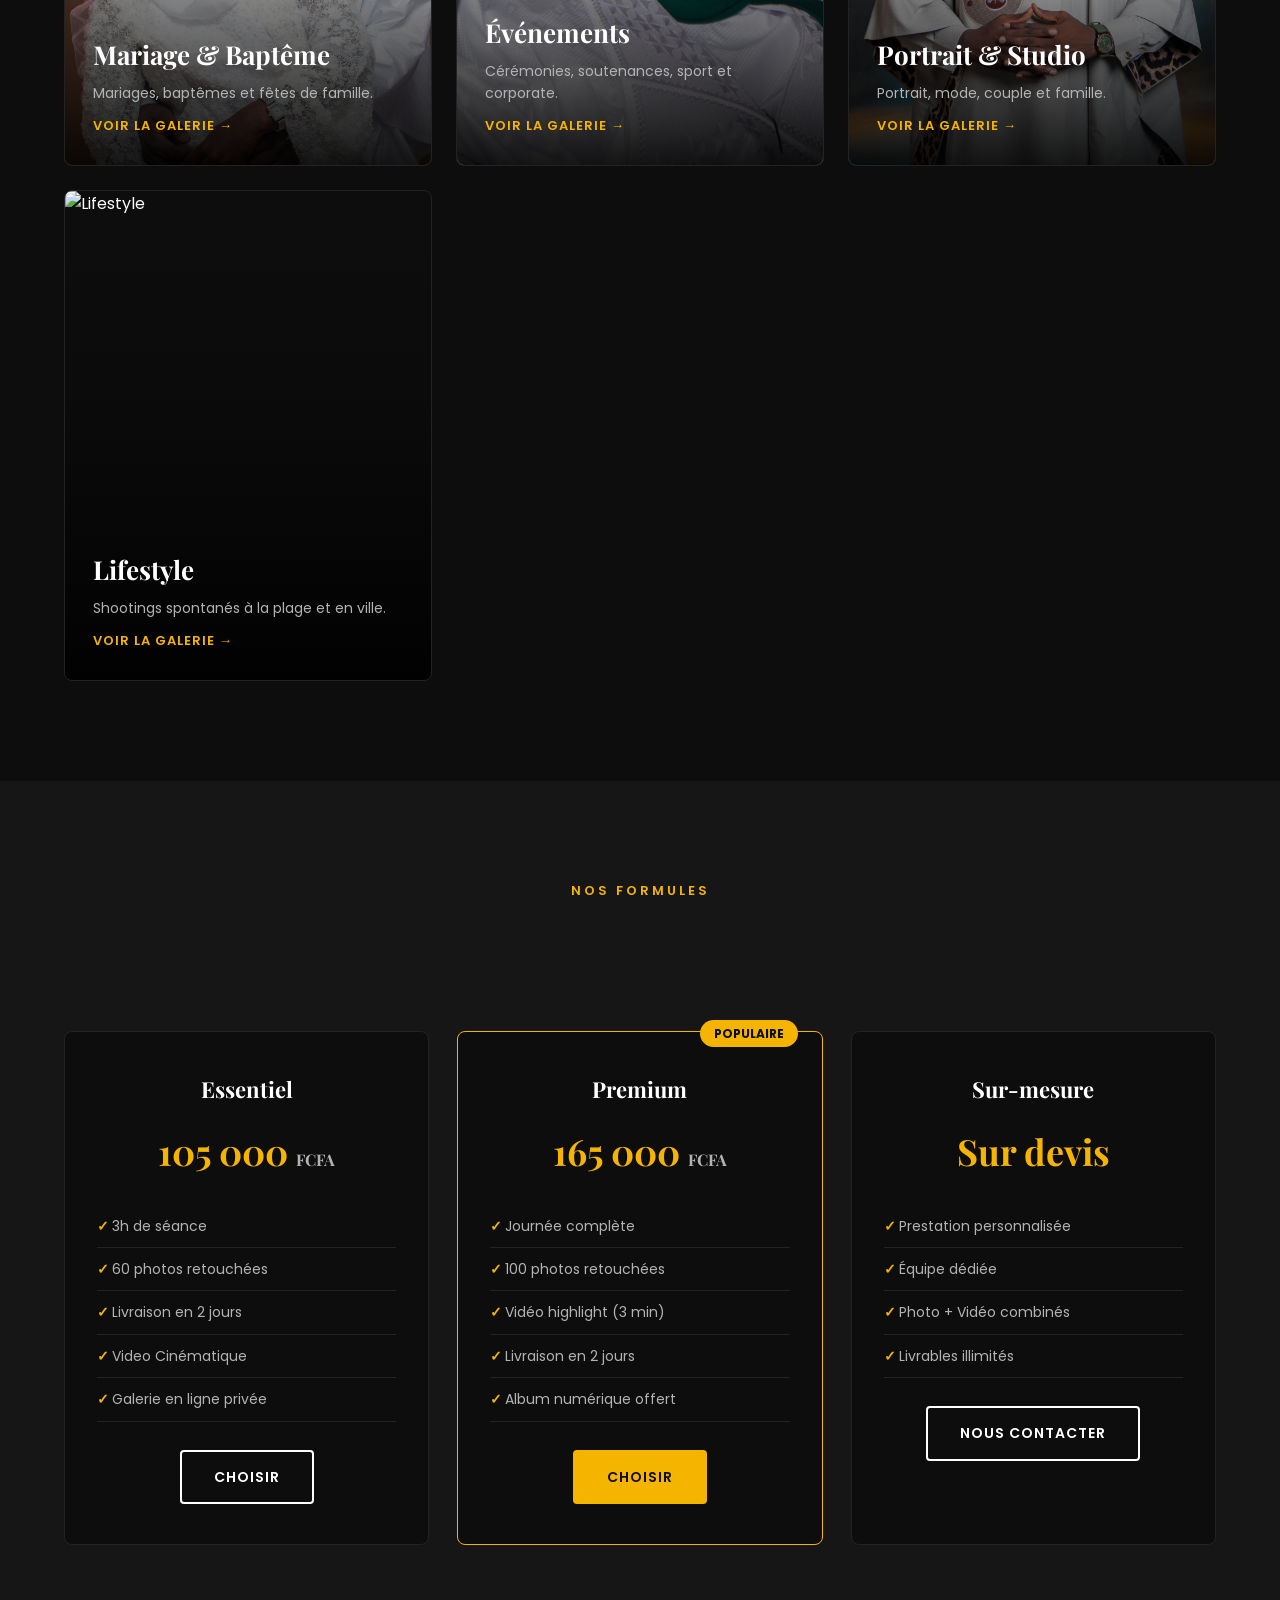
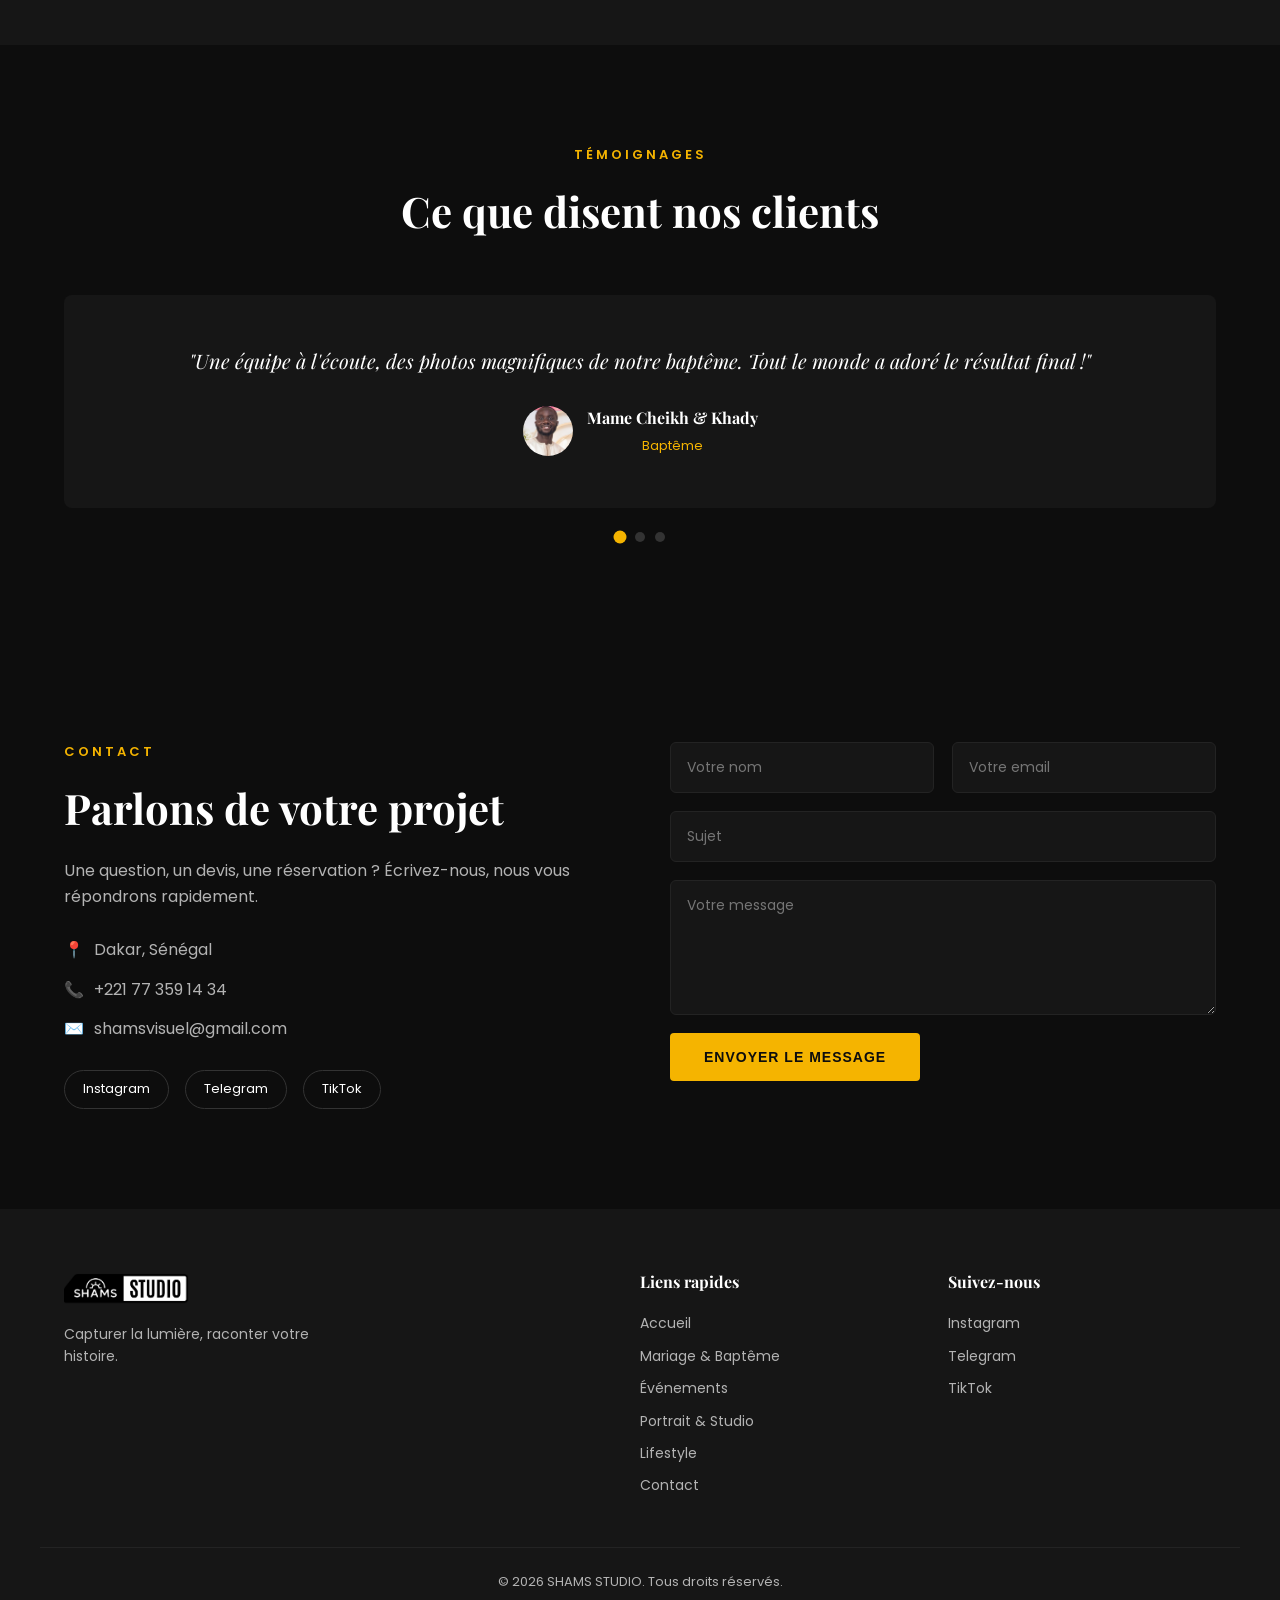
==== commit 2598a307: "Ajout prestation Lifestyle + separation des services (Sport, Corporate distincts) - Nouvelle page li" ====
--- a/index.html
+++ b/index.html
@@ -25,6 +25,7 @@
       <a href="mariage-bapteme.html">Mariage & Baptême</a>
       <a href="evenements.html">Événements</a>
       <a href="studio.html">Portrait & Studio</a>
+      <a href="lifestyle.html">Lifestyle</a>
       <a href="#pricing">Tarifs</a>
       <a href="#contact">Contact</a>
     </nav>
@@ -88,29 +89,41 @@
   <div class="container">
     <p class="section-tag center">Nos services</p>
     <h2 class="center" data-aos>Ce que nous proposons</h2>
-    <div class="services-grid">
+    <div class="services-grid cols-3">
       <a href="mariage-bapteme.html" class="service-card" data-aos>
         <div class="service-icon">💍</div>
-        <h3>Photo Mariage</h3>
-        <p>Immortalisez chaque émotion de votre grand jour avec un reportage photo complet et raffiné.</p>
+        <h3>Mariage & Baptême</h3>
+        <p>Reportage photo complet et film cinématique pour vos mariages, baptêmes et fêtes de famille.</p>
         <span class="univers-link">Découvrir →</span>
       </a>
       <a href="evenements.html" class="service-card" data-aos>
-        <div class="service-icon">🎬</div>
-        <h3>Vidéo Événementiel</h3>
-        <p>Films cinématographiques pour mariages, anniversaires et événements privés ou publics.</p>
+        <div class="service-icon">🎉</div>
+        <h3>Événements & Cérémonies</h3>
+        <p>Cérémonies, soutenances et grandes occasions couvertes de bout en bout, en photo et en vidéo.</p>
+        <span class="univers-link">Découvrir →</span>
+      </a>
+      <a href="evenements.html" class="service-card" data-aos>
+        <div class="service-icon">⚽</div>
+        <h3>Sport</h3>
+        <p>Couverture d'événements sportifs : matchs, compétitions et instants de jeu saisis sur le vif.</p>
+        <span class="univers-link">Découvrir →</span>
+      </a>
+      <a href="evenements.html" class="service-card" data-aos>
+        <div class="service-icon">🏢</div>
+        <h3>Corporate & Pub</h3>
+        <p>Contenus photo et vidéo pour votre marque : produits, équipe et publicité.</p>
         <span class="univers-link">Découvrir →</span>
       </a>
       <a href="studio.html" class="service-card" data-aos>
         <div class="service-icon">📸</div>
         <h3>Portrait & Studio</h3>
-        <p>Séances portrait, shooting mode, photos de profil professionnelles en studio ou en extérieur.</p>
-        <span class="univers-link">Découvrir →</span>
-      </a>
-      <a href="evenements.html" class="service-card" data-aos>
-        <div class="service-icon">🏢</div>
-        <h3>Corporate & Pub</h3>
-        <p>Contenus photo et vidéo pour votre marque : produits, équipe, événements d'entreprise.</p>
+        <p>Séances portrait, mode, couple et famille, en studio ou en extérieur.</p>
+        <span class="univers-link">Découvrir →</span>
+      </a>
+      <a href="lifestyle.html" class="service-card" data-aos>
+        <div class="service-icon">🌅</div>
+        <h3>Lifestyle</h3>
+        <p>Des séances spontanées à la plage et dans les lieux publics. On capture votre style au naturel, dans la lumière du moment — des shootings frais et authentiques, chaque jour.</p>
         <span class="univers-link">Découvrir →</span>
       </a>
     </div>
@@ -135,6 +148,11 @@
       <a href="studio.html" class="univers-card" data-aos>
         <img src="assets/img/gallery/photo_2026-07-15_18-20-45.jpg" alt="Portrait & Studio" loading="lazy">
         <div class="univers-body"><h3>Portrait & Studio</h3><p>Portrait, mode, couple et famille.</p><span class="univers-link">Voir la galerie →</span></div>
+      </a>
+      <a href="lifestyle.html" class="univers-card" data-aos>
+        <!-- TODO: remplacer par ta photo de couverture Lifestyle -->
+        <img src="assets/img/gallery/lifestyle-cover.jpg" alt="Lifestyle" loading="lazy">
+        <div class="univers-body"><h3>Lifestyle</h3><p>Shootings spontanés à la plage et en ville.</p><span class="univers-link">Voir la galerie →</span></div>
       </a>
     </div>
   </div>
@@ -261,6 +279,7 @@
       <a href="mariage-bapteme.html">Mariage & Baptême</a>
       <a href="evenements.html">Événements</a>
       <a href="studio.html">Portrait & Studio</a>
+      <a href="lifestyle.html">Lifestyle</a>
       <a href="#contact">Contact</a>
     </div>
     <div class="footer-socials">
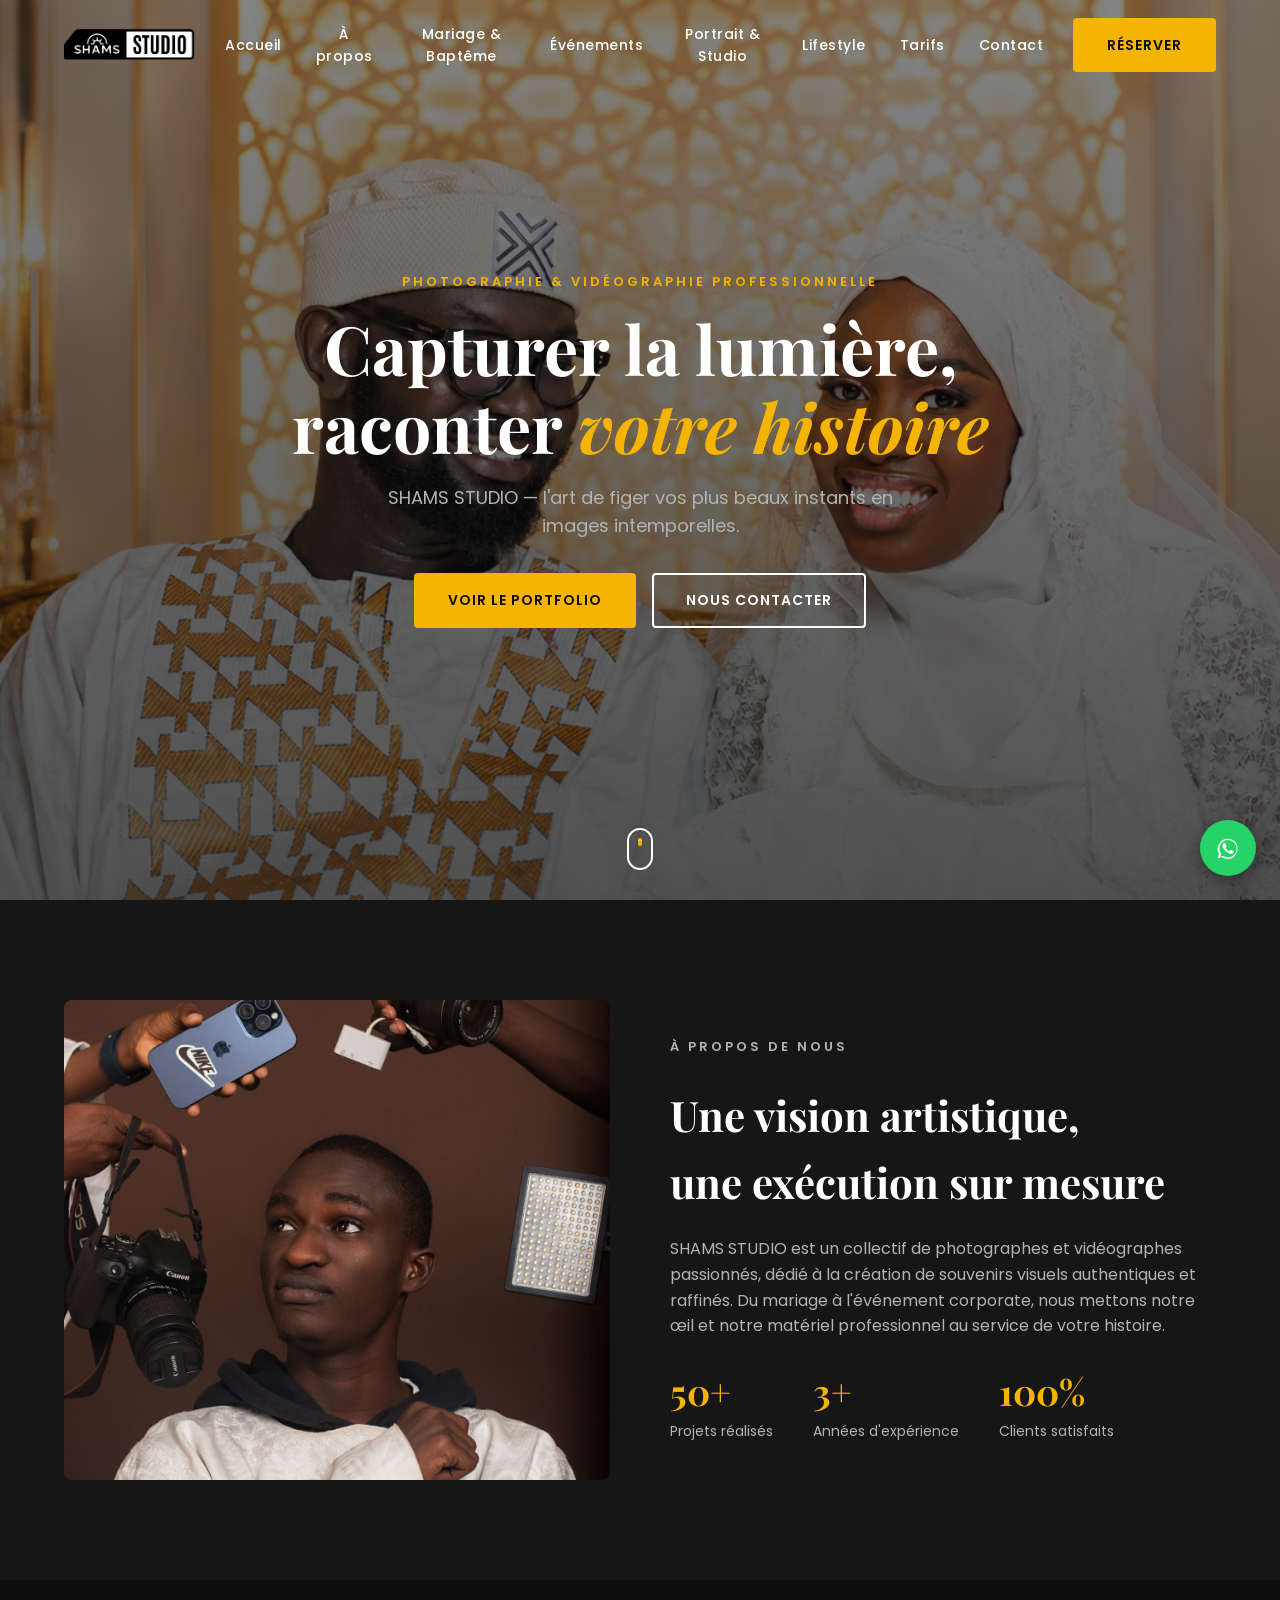
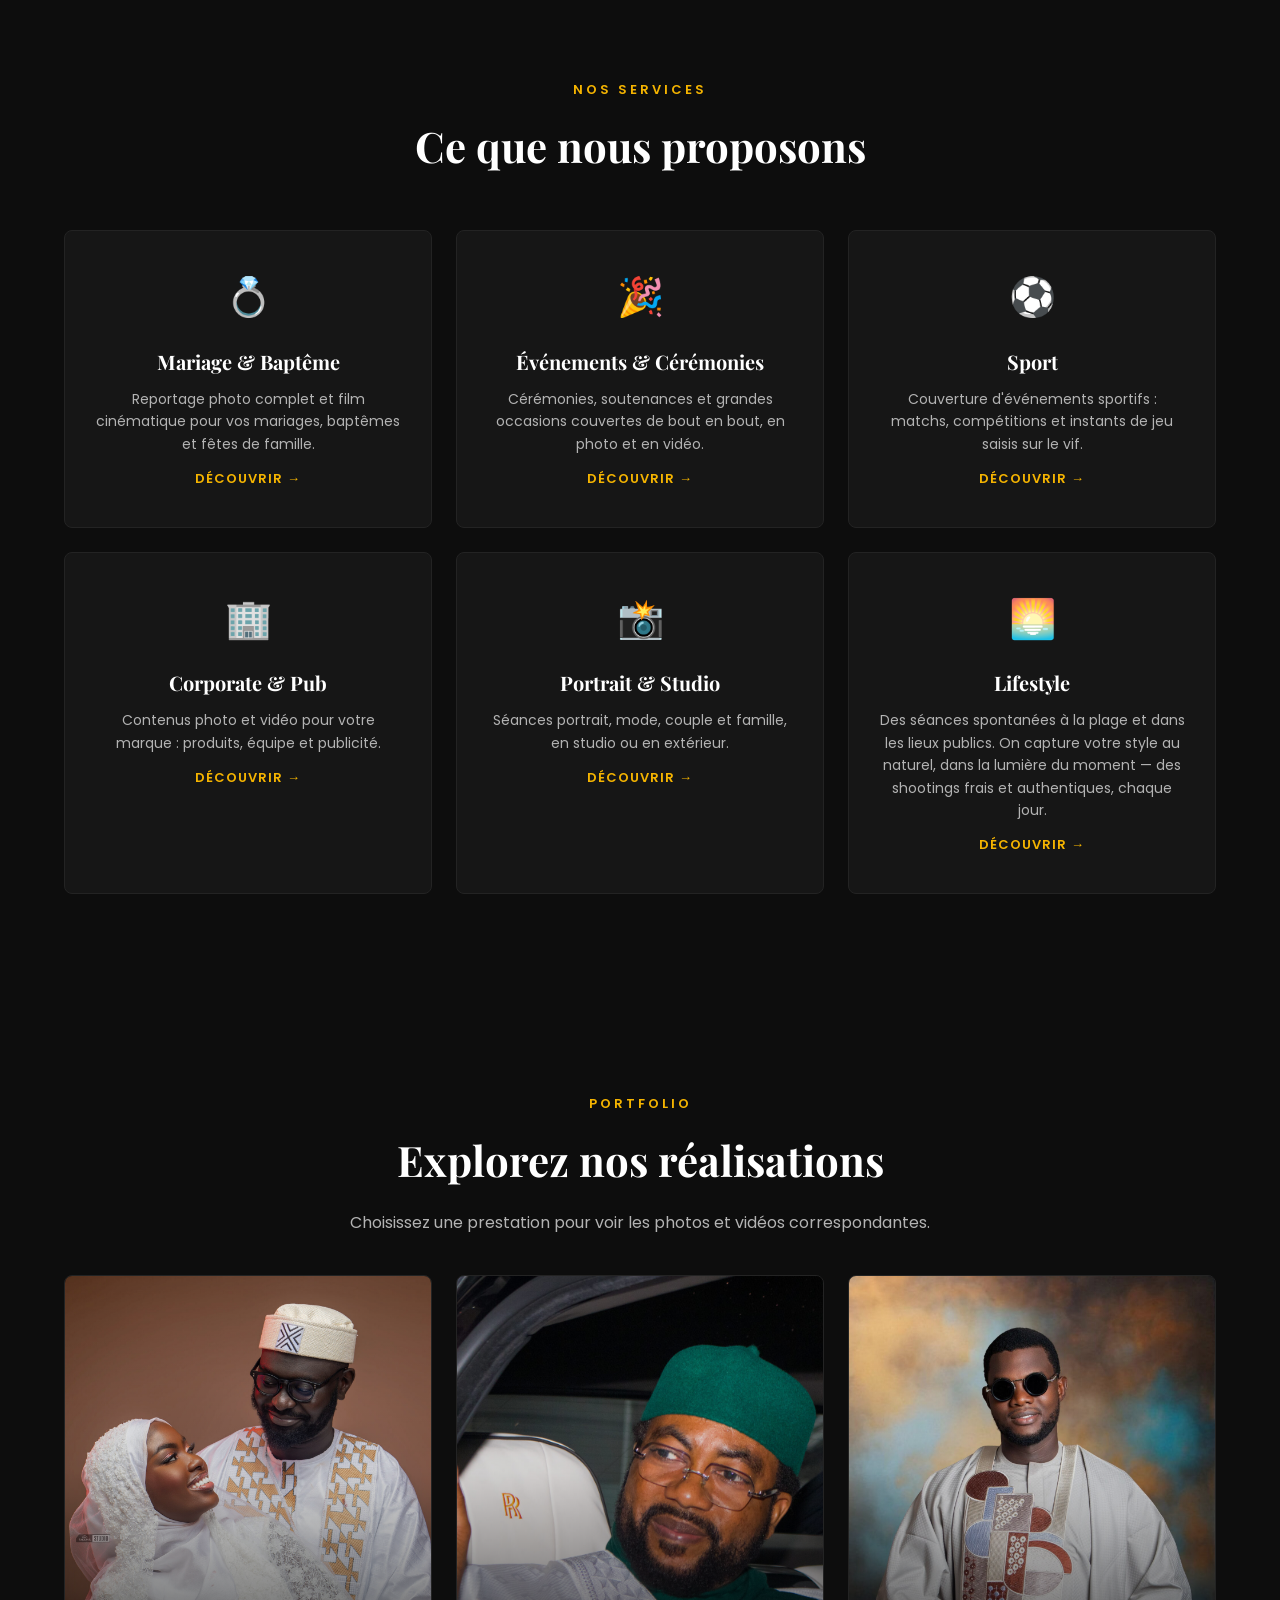
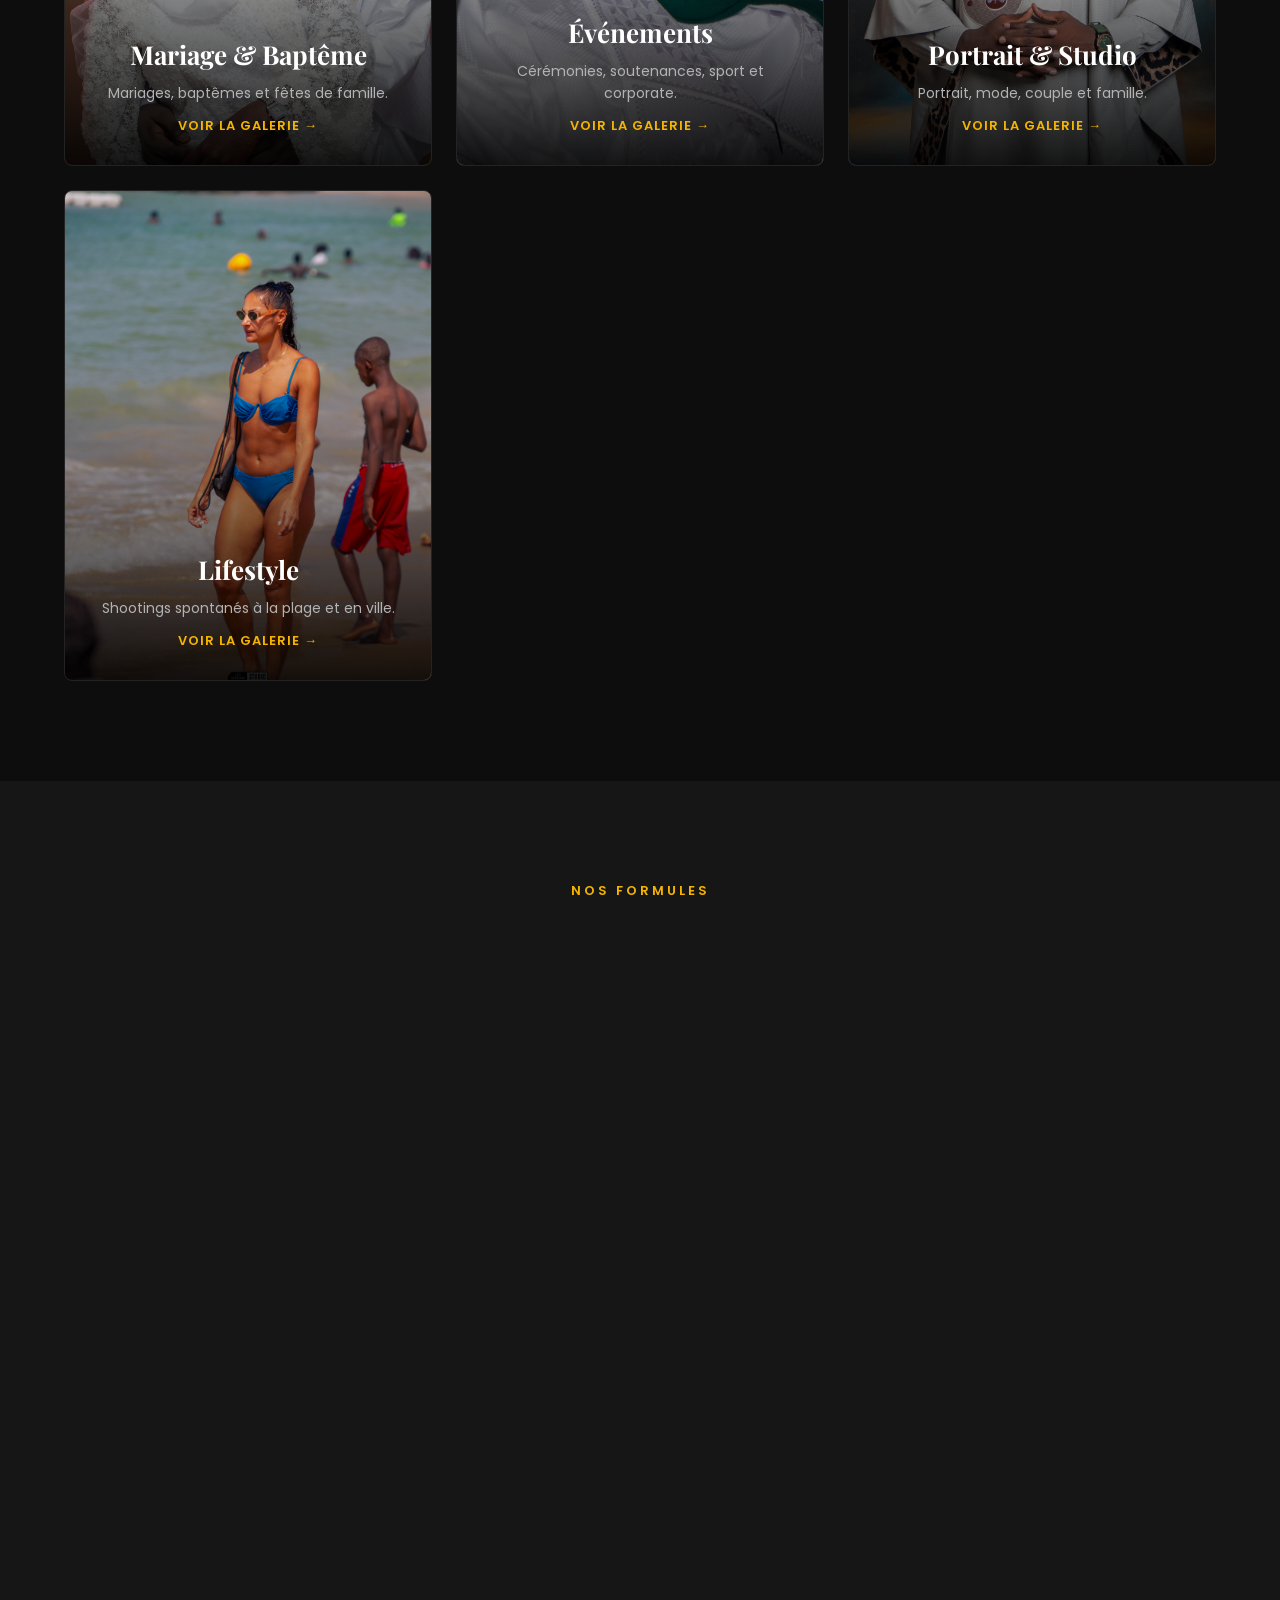
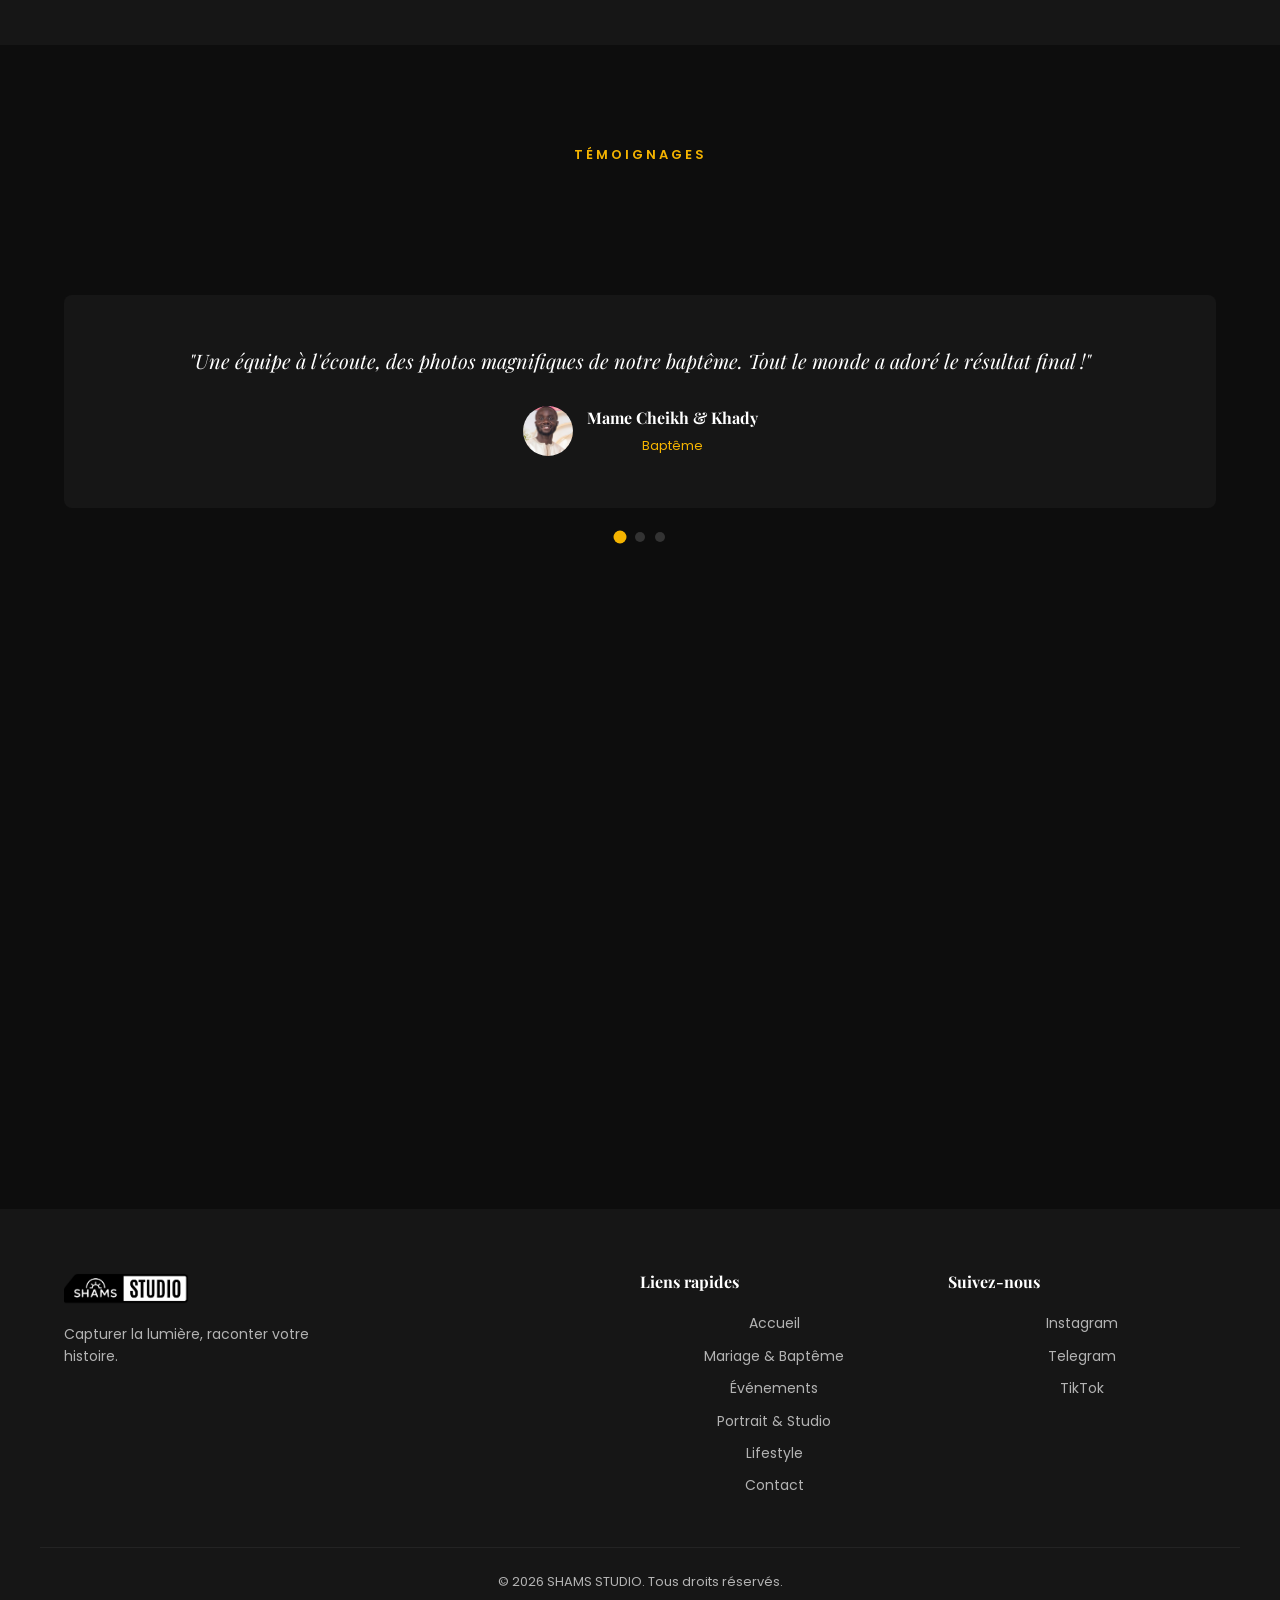
==== commit 518eabb0: "new : photos for lifestyle page" ====
--- a/index.html
+++ b/index.html
@@ -151,7 +151,7 @@
       </a>
       <a href="lifestyle.html" class="univers-card" data-aos>
         <!-- TODO: remplacer par ta photo de couverture Lifestyle -->
-        <img src="assets/img/gallery/lifestyle-cover.jpg" alt="Lifestyle" loading="lazy">
+        <img src="assets/img/gallery/PG0A0229.jpg" alt="Lifestyle" loading="lazy">
         <div class="univers-body"><h3>Lifestyle</h3><p>Shootings spontanés à la plage et en ville.</p><span class="univers-link">Voir la galerie →</span></div>
       </a>
     </div>
--- a/style.css
+++ b/style.css
@@ -21,7 +21,7 @@
 .container{max-width:1200px;margin:0 auto;padding:0 24px;}
 section{padding:100px 0;}
 h1,h2,h3,h4{font-family:var(--font-title);font-weight:700;}
-a{text-decoration:none;color:inherit;}
+a{text-decoration:none;color:inherit; text-align:center}
 
 .center{text-align:center;margin-left:auto;margin-right:auto;}
 .section-tag{
@@ -66,7 +66,7 @@
   display:flex;align-items:center;justify-content:space-between;gap:24px;
 }
 .logo img{height:42px;}
-.nav-links{display:flex;gap:28px;flex:1;justify-content:center;}
+.nav-links{display:flex;gap:28px;flex:1;justify-content:center;align-items: center;}
 .nav-links a{
   font-size:14px;font-weight:500;letter-spacing:.5px;
   position:relative;padding:4px 20px;
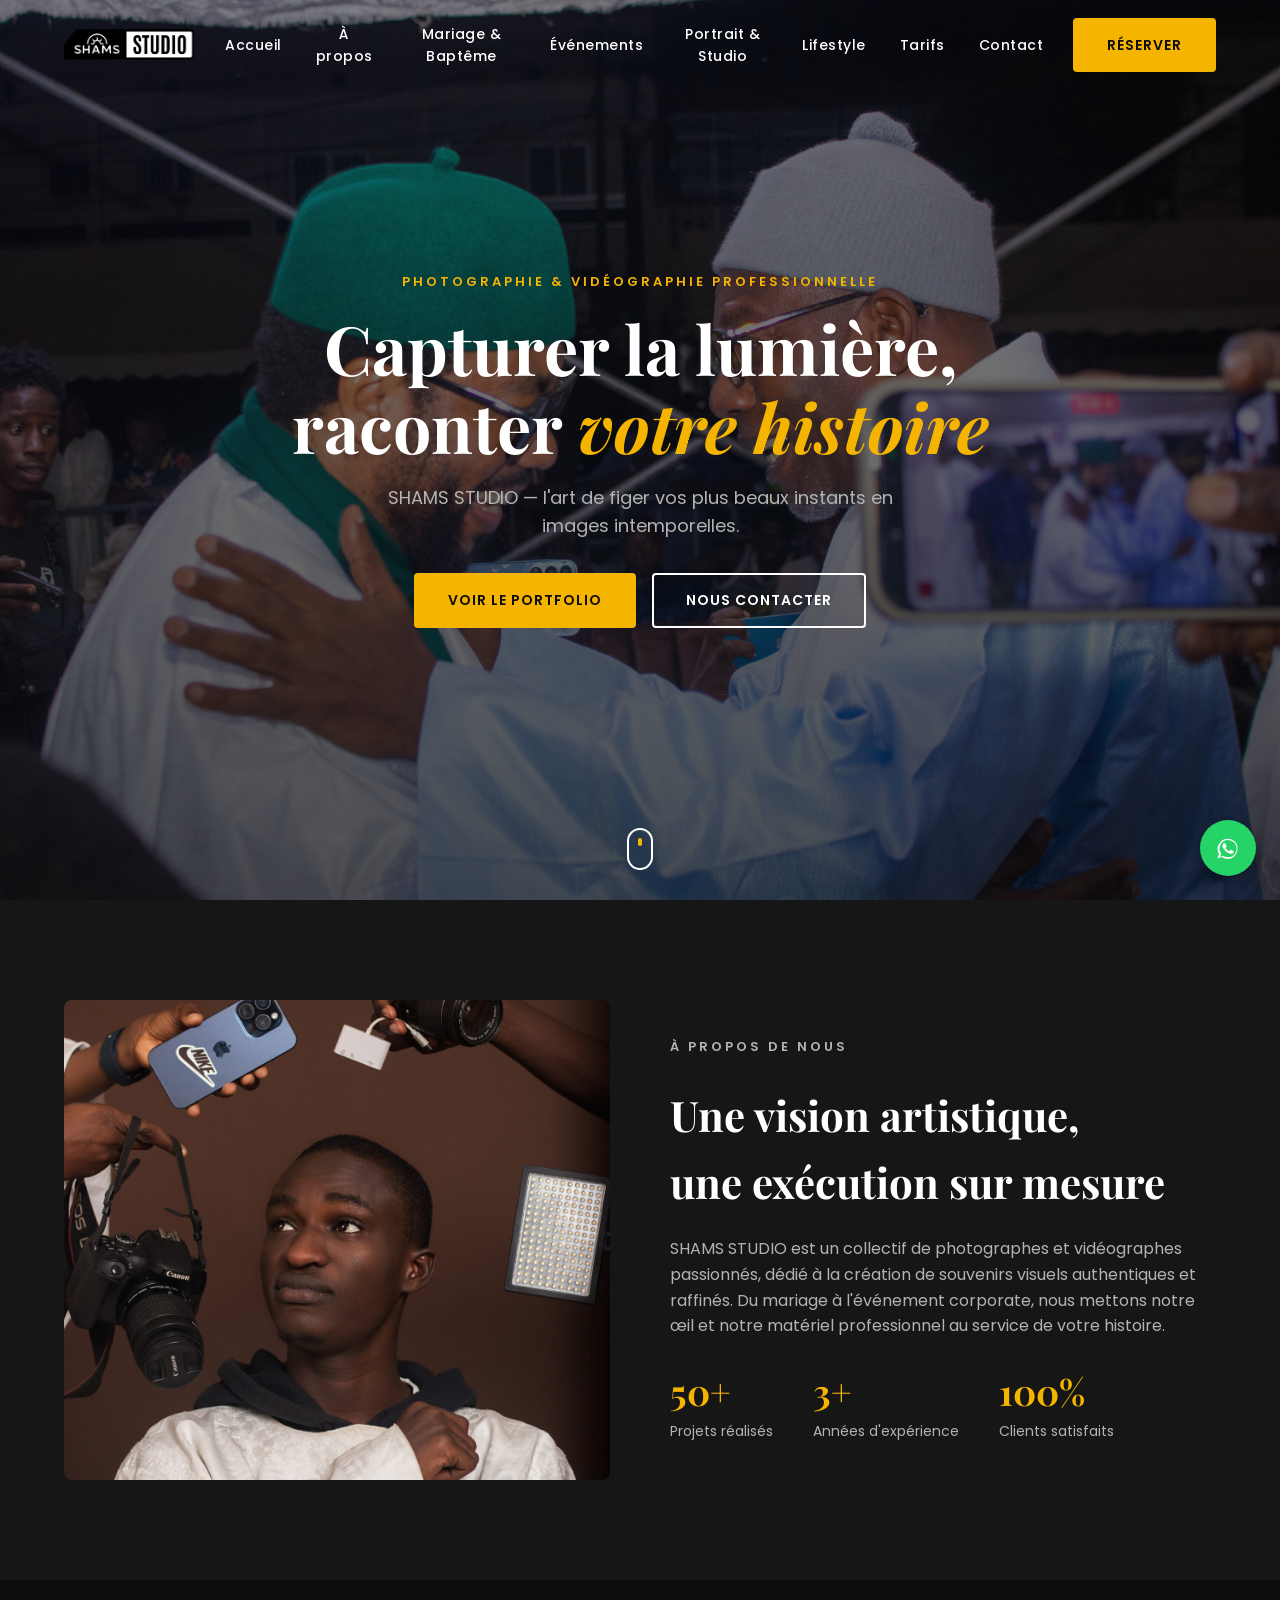
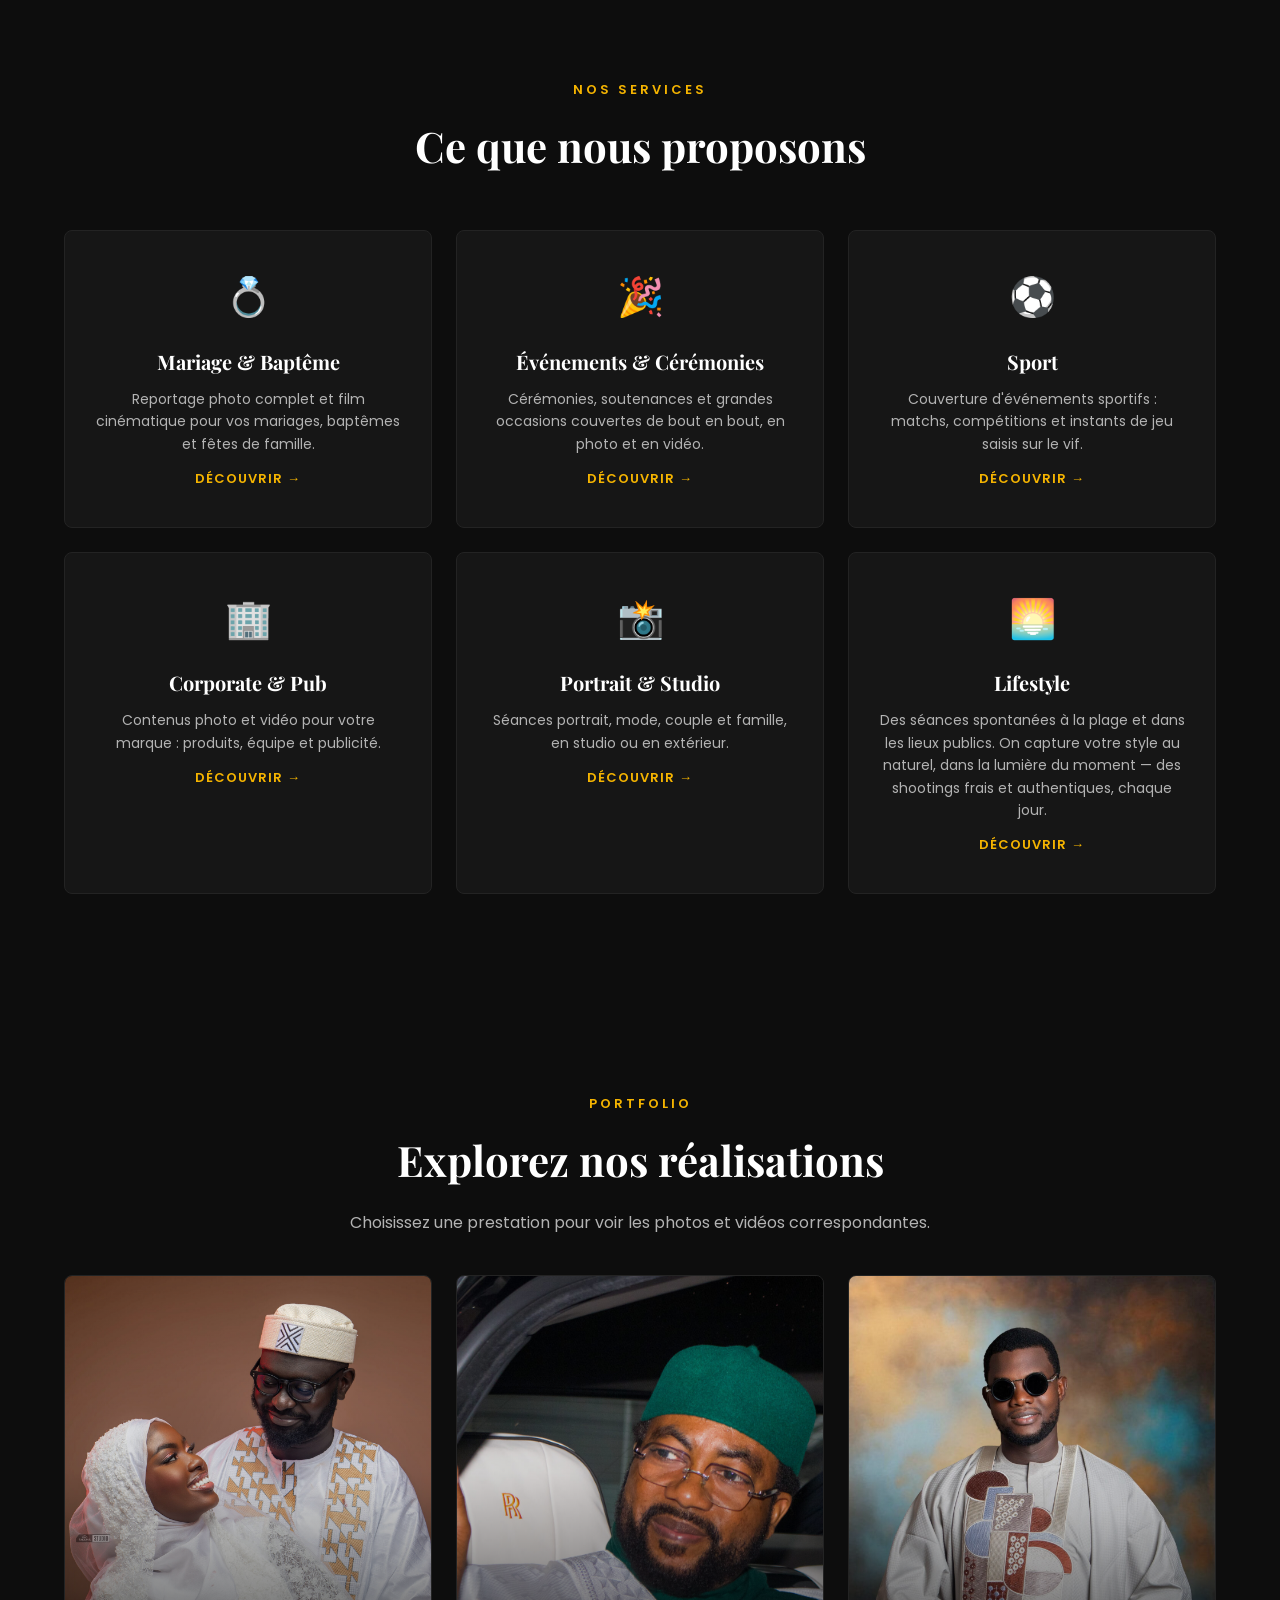
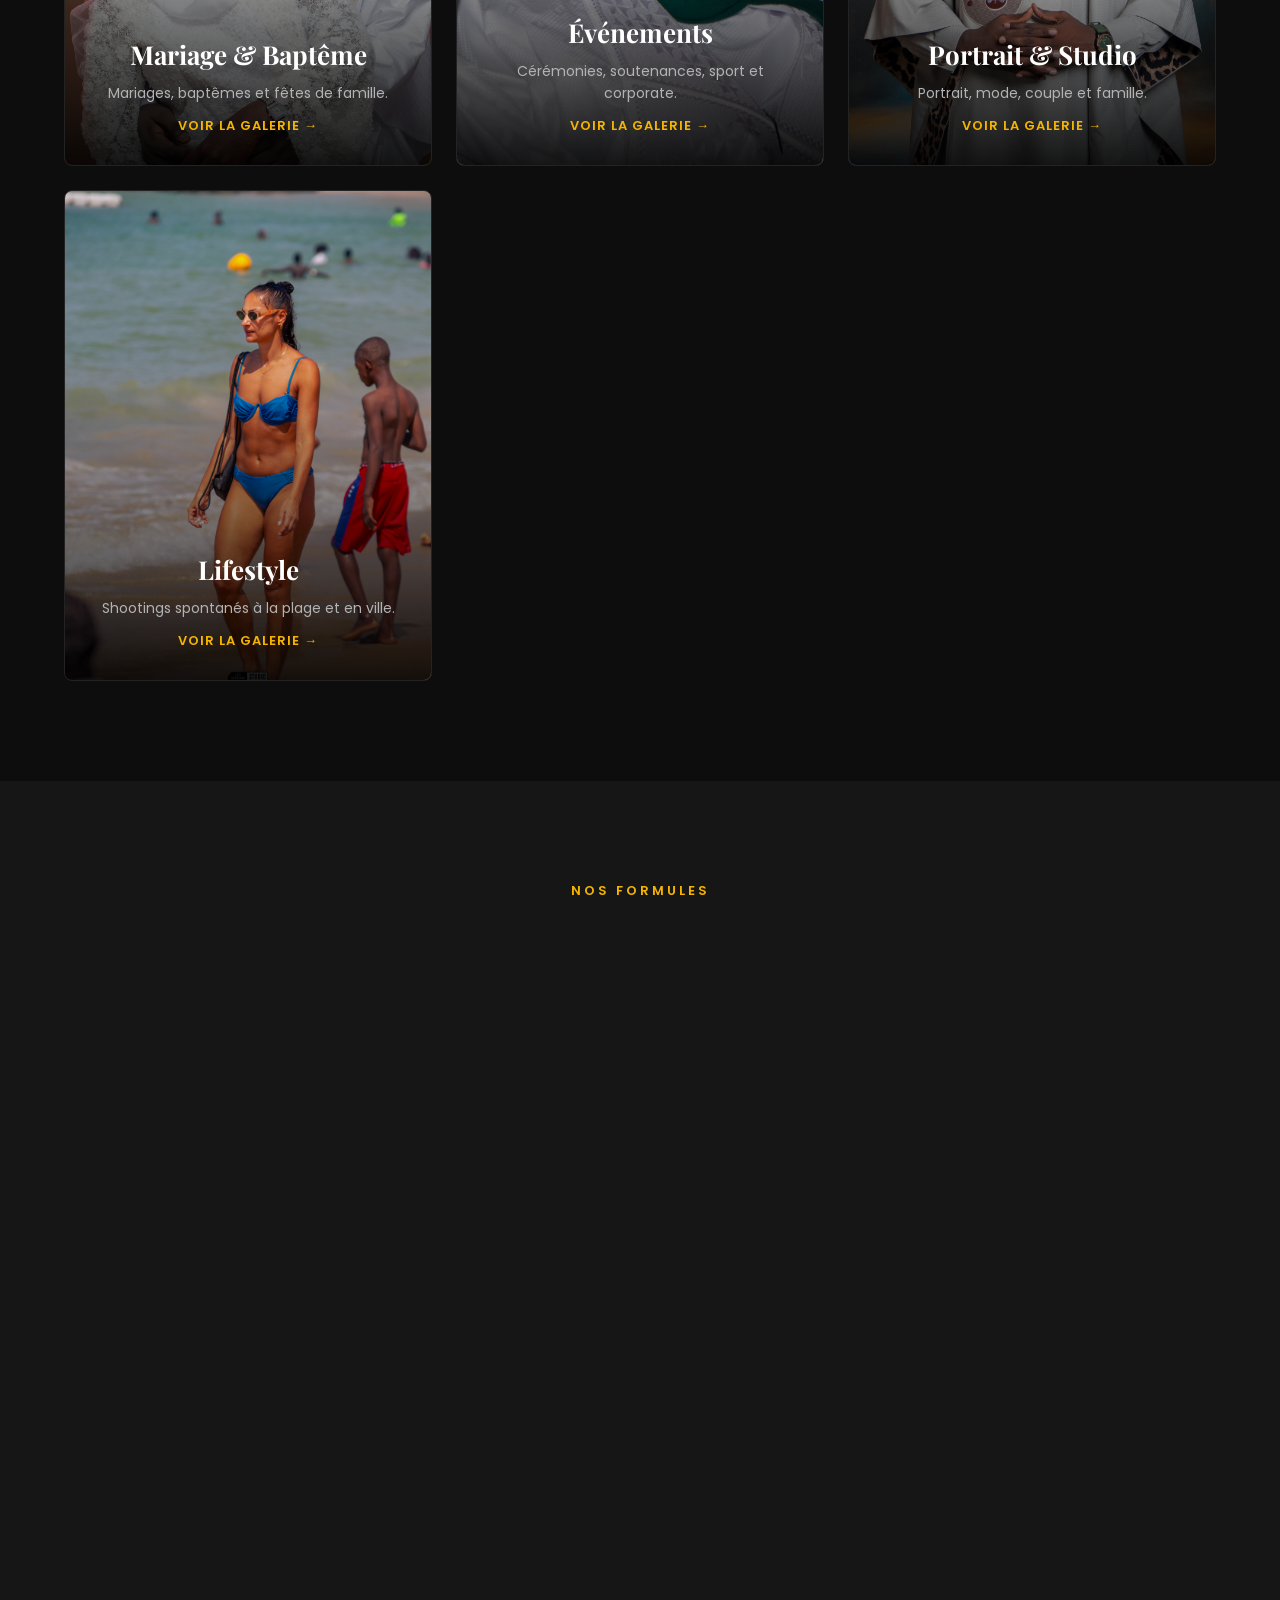
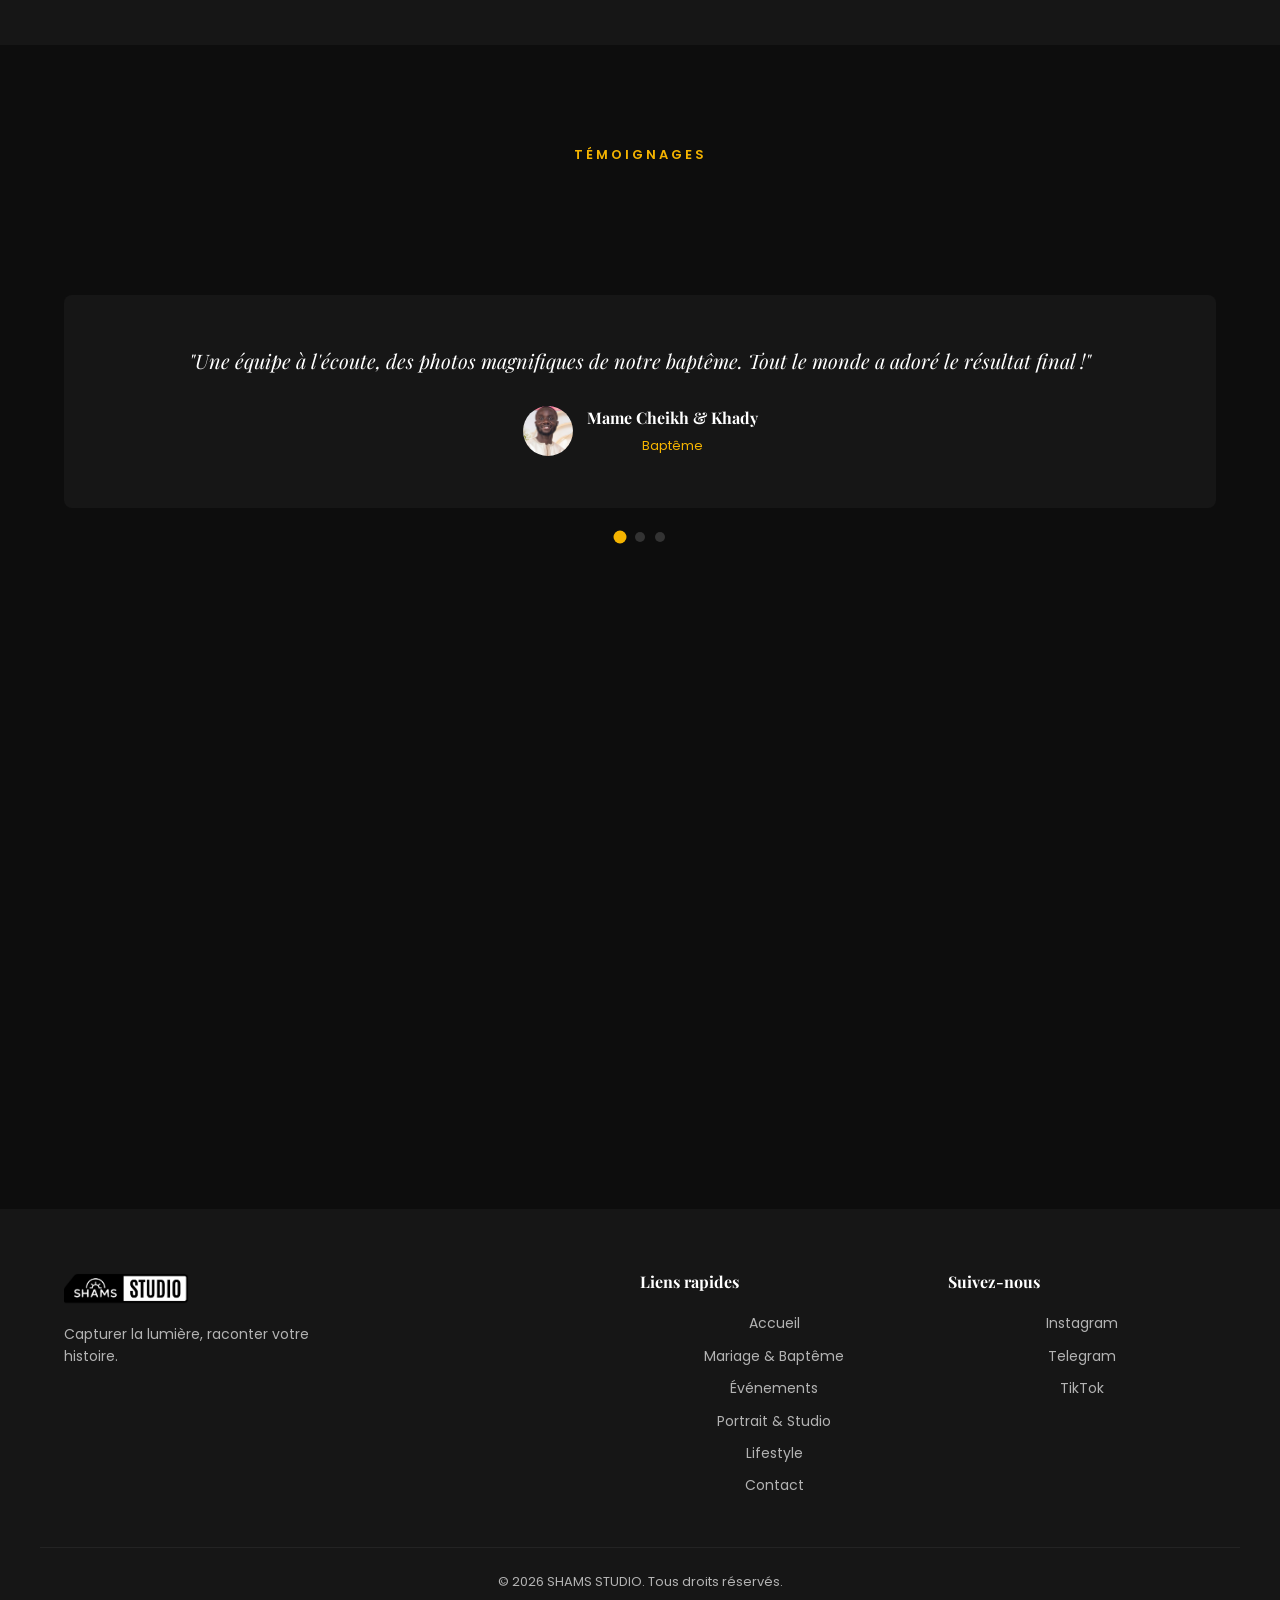
==== commit 0b072eb6: "update : hero slider" ====
--- a/index.html
+++ b/index.html
@@ -38,7 +38,13 @@
 
 <!-- HERO -->
 <section class="hero" id="home">
-  <div class="hero-bg" style="background-image:linear-gradient(rgba(10,10,10,.5),rgba(10,10,10,.7)),url('assets/img/gallery/hero-img.png');background-position:center top;background-size:150%;"></div>
+  <!-- Slider d'arrière-plan : remplace les url(...) par tes photos -->
+  <div class="hero-bg" id="heroSlider">
+    <div class="hero-slide" style="background-image:url('assets/img/gallery/DSC08659-Modifier.jpg');"></div>
+    <div class="hero-slide active" style="background-image:url('assets/img/gallery/IMG_0447.JPG');"></div>
+    <div class="hero-slide" style="background-image:url('assets/img/gallery/img_80.jpg');"></div>
+    <div class="hero-slide" style="background-image:url('assets/img/gallery/PG0A0229.jpg');"></div>
+  </div>
   <div class="hero-content">
     <p class="hero-sub" data-aos>Photographie & Vidéographie professionnelle</p>
     <h1 data-aos>Capturer la lumière,<br> raconter <span class="highlight">votre histoire</span></h1>
--- a/style.css
+++ b/style.css
@@ -94,10 +94,25 @@
 }
 .hero-bg{
   position:absolute;inset:0;
+  z-index:-1;
+}
+.hero-slide{
+  position:absolute;inset:0;
   background-size:cover;
   background-position:center top;
   background-repeat:no-repeat;
-  z-index:-1;
+  opacity:0;
+  transition:opacity 1.5s ease-in-out;
+  animation:heroZoom 8s ease-in-out infinite alternate;
+}
+.hero-slide::after{
+  content:'';position:absolute;inset:0;
+  background:linear-gradient(rgba(10,10,10,.5),rgba(10,10,10,.7));
+}
+.hero-slide.active{opacity:1;}
+@keyframes heroZoom{
+  from{transform:scale(1);}
+  to{transform:scale(1.08);}
 }
 .hero-content{max-width:800px;padding:0 24px;}
 .hero-sub{color:var(--gold);letter-spacing:3px;text-transform:uppercase;font-size:13px;margin-bottom:16px;font-weight:600;}
@@ -309,7 +324,6 @@
   .burger{display:flex;}
   .form-row{flex-direction:column;}
   .services-grid,.gallery{grid-template-columns:1fr 1fr;}
-  .hero-bg{background-image:linear-gradient(rgba(10,10,10,.5),rgba(10,10,10,.7)),url('assets/img/gallery/0M2A4439-Modifier.jpg') !important;}
 }
 @media(max-width:480px){
   .services-grid,.gallery{grid-template-columns:1fr;}
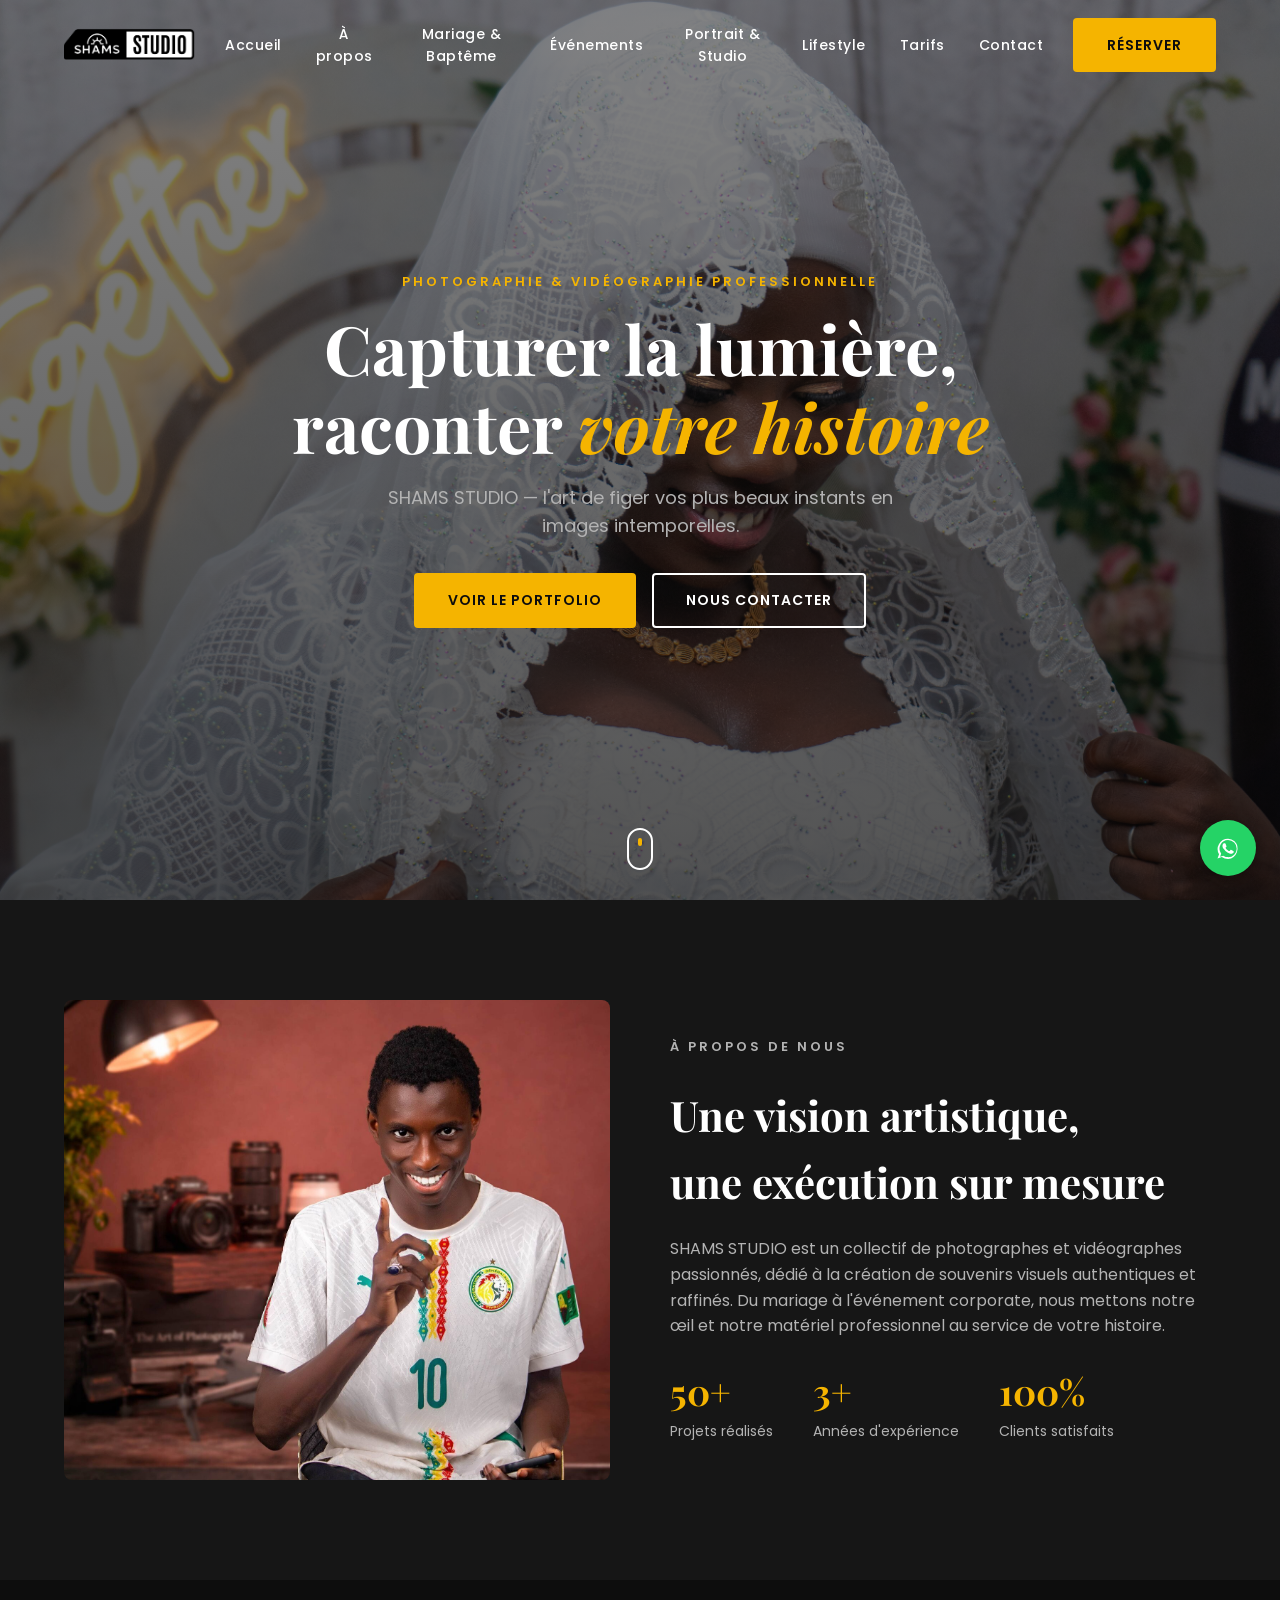
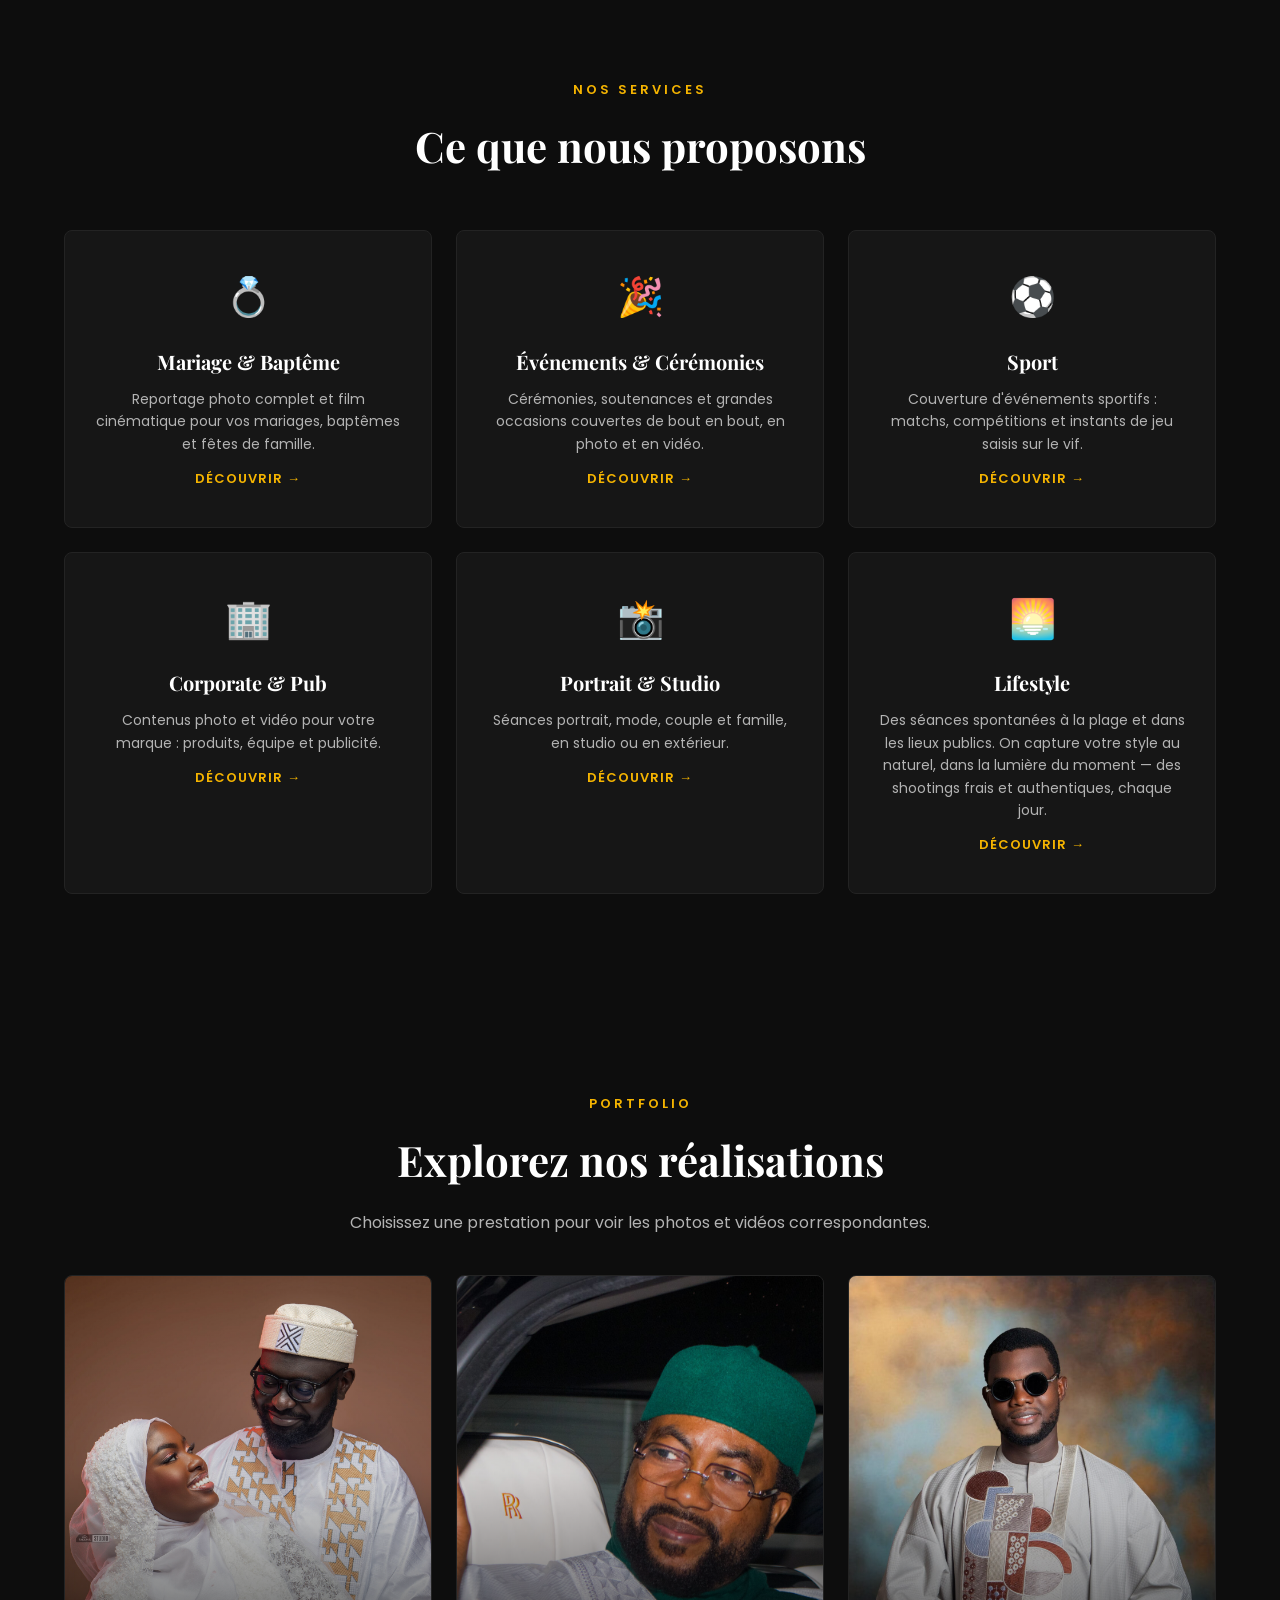
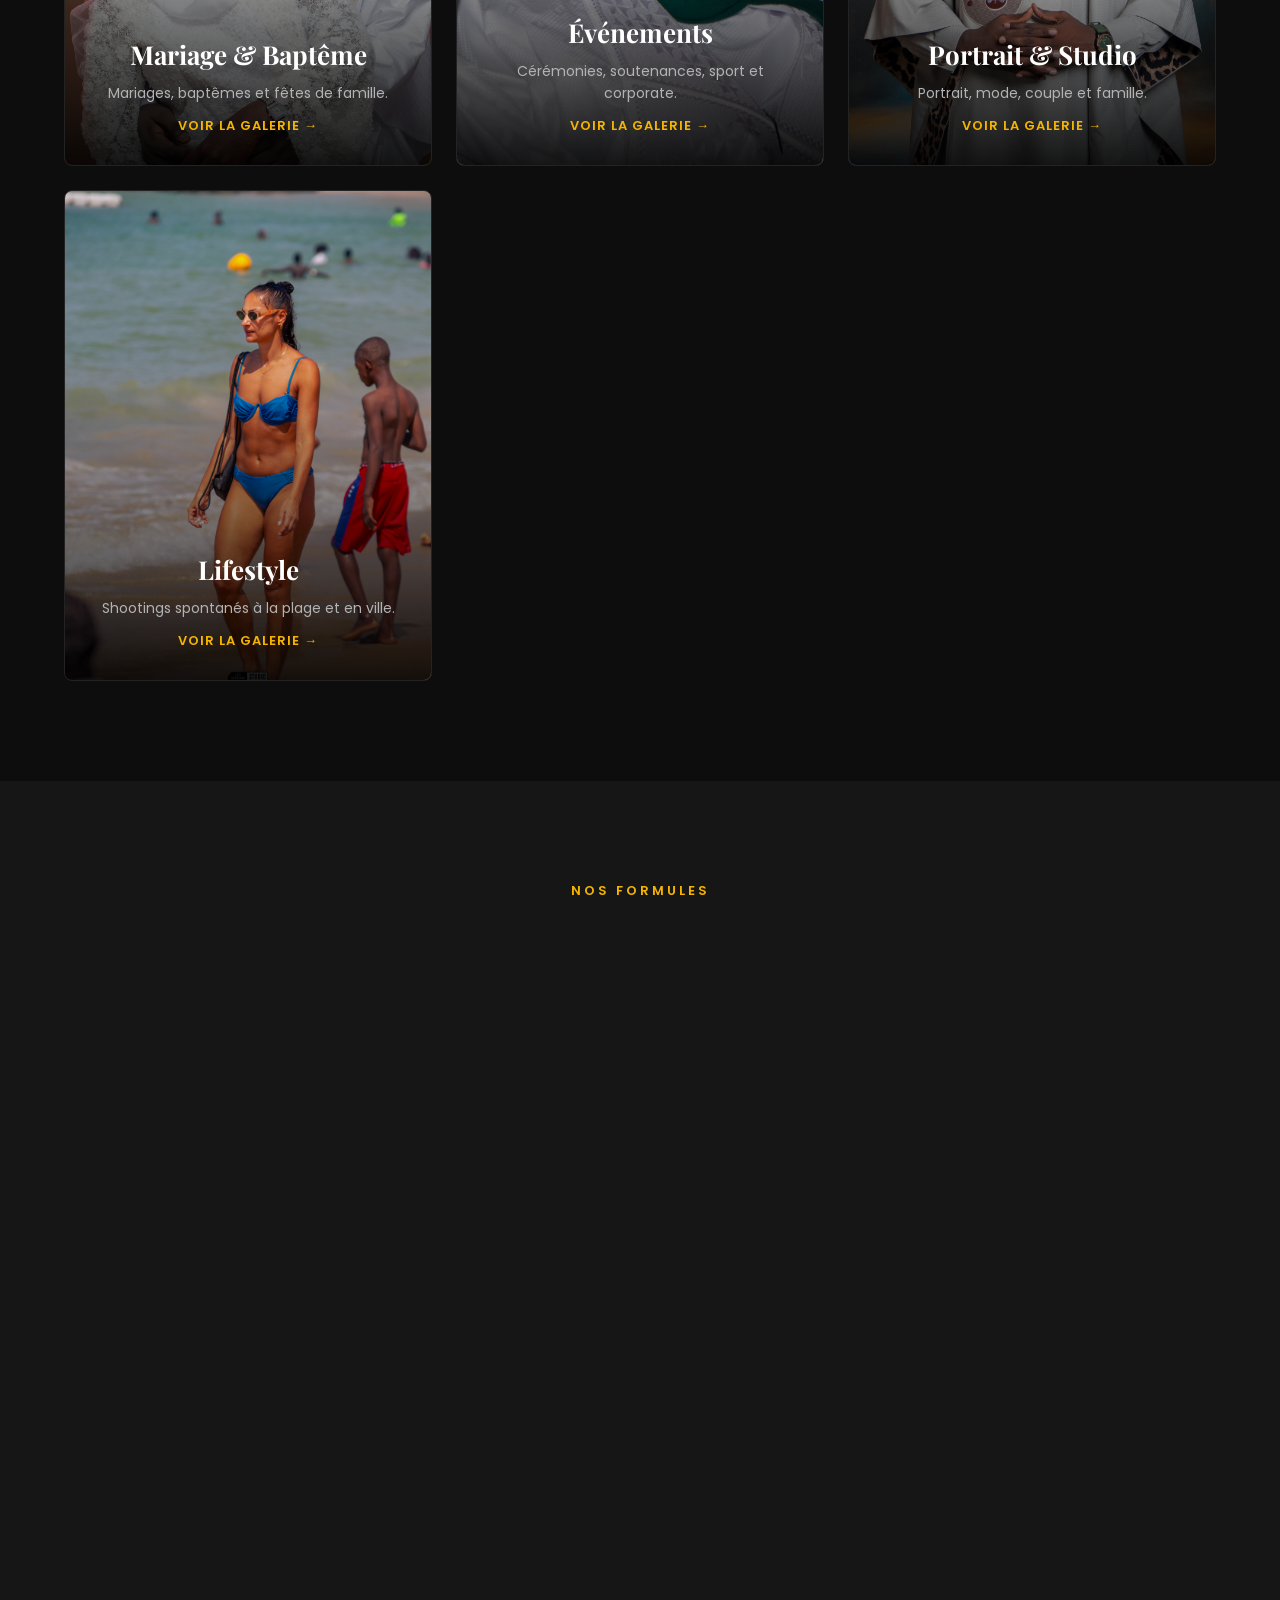
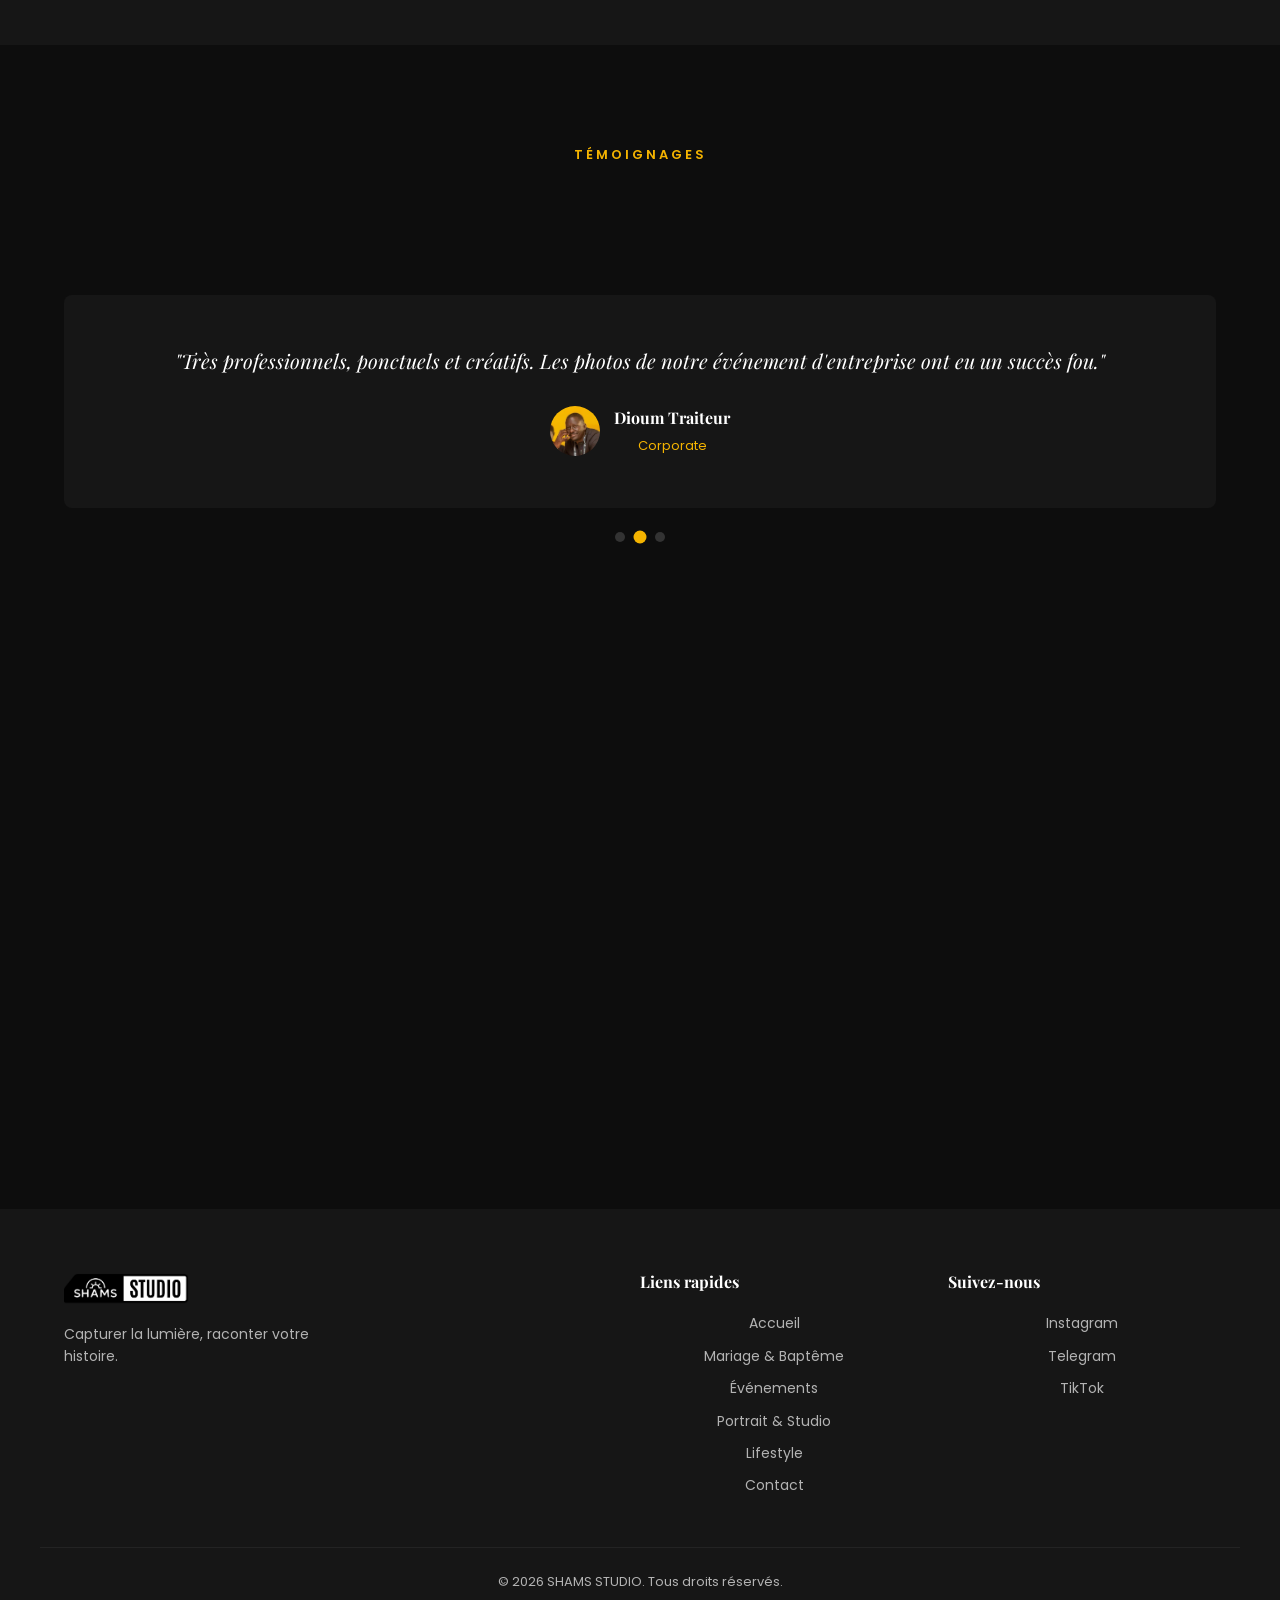
==== commit 28c7c5ec: "update : position photo hero slider" ====
--- a/index.html
+++ b/index.html
@@ -40,10 +40,10 @@
 <section class="hero" id="home">
   <!-- Slider d'arrière-plan : remplace les url(...) par tes photos -->
   <div class="hero-bg" id="heroSlider">
-    <div class="hero-slide" style="background-image:url('assets/img/gallery/DSC08659-Modifier.jpg');"></div>
-    <div class="hero-slide active" style="background-image:url('assets/img/gallery/IMG_0447.JPG');"></div>
-    <div class="hero-slide" style="background-image:url('assets/img/gallery/img_80.jpg');"></div>
-    <div class="hero-slide" style="background-image:url('assets/img/gallery/PG0A0229.jpg');"></div>
+    <div class="hero-slide" style="background-image:url('assets/img/gallery/PG0A0229.jpg');background-position:center 30%;"></div>
+    <div class="hero-slide active" style="background-image:url('assets/img/gallery/DSC08662-Modifier.jpg');background-position:center 10%;"></div>
+    <div class="hero-slide" style="background-image:url('assets/img/gallery/IMG_0447.JPG');"></div>
+    <div class="hero-slide" style="background-image:url('assets/img/gallery/img_80.jpg');background-position:center 10%;"></div>
   </div>
   <div class="hero-content">
     <p class="hero-sub" data-aos>Photographie & Vidéographie professionnelle</p>
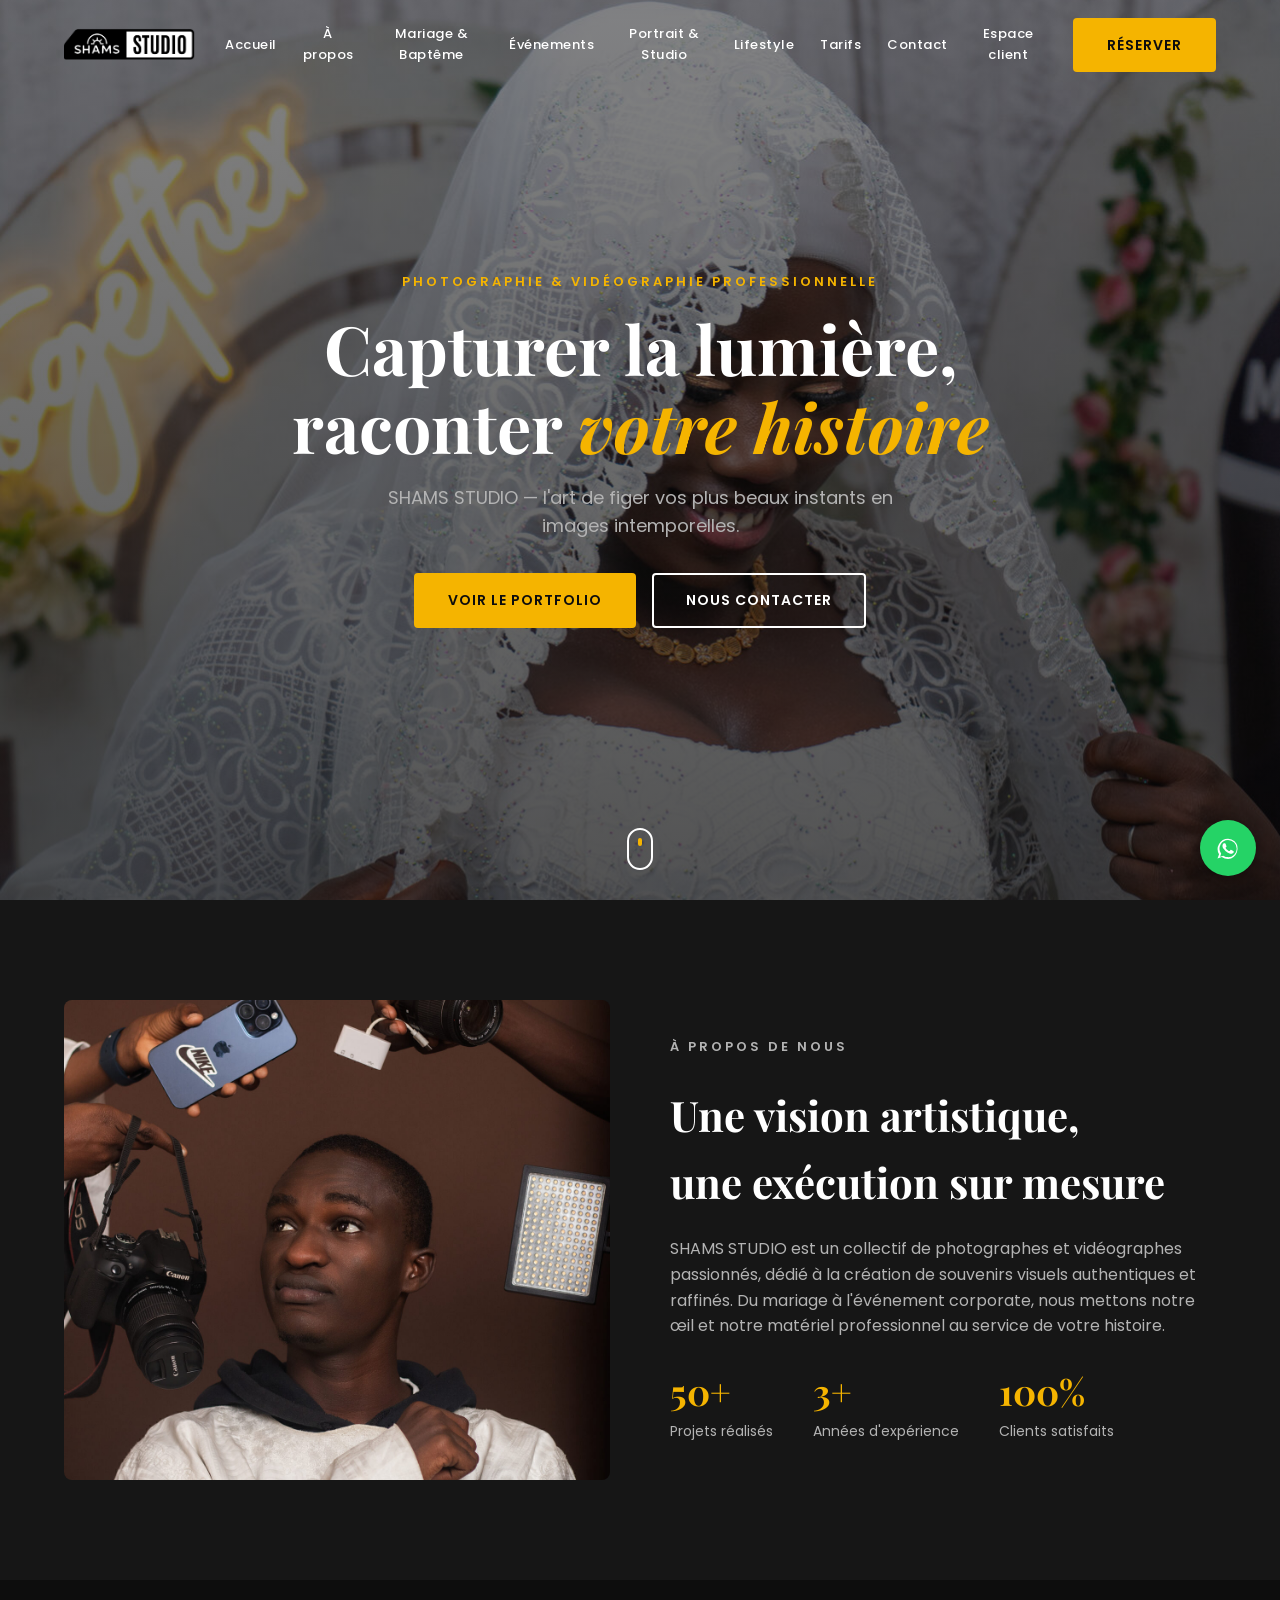
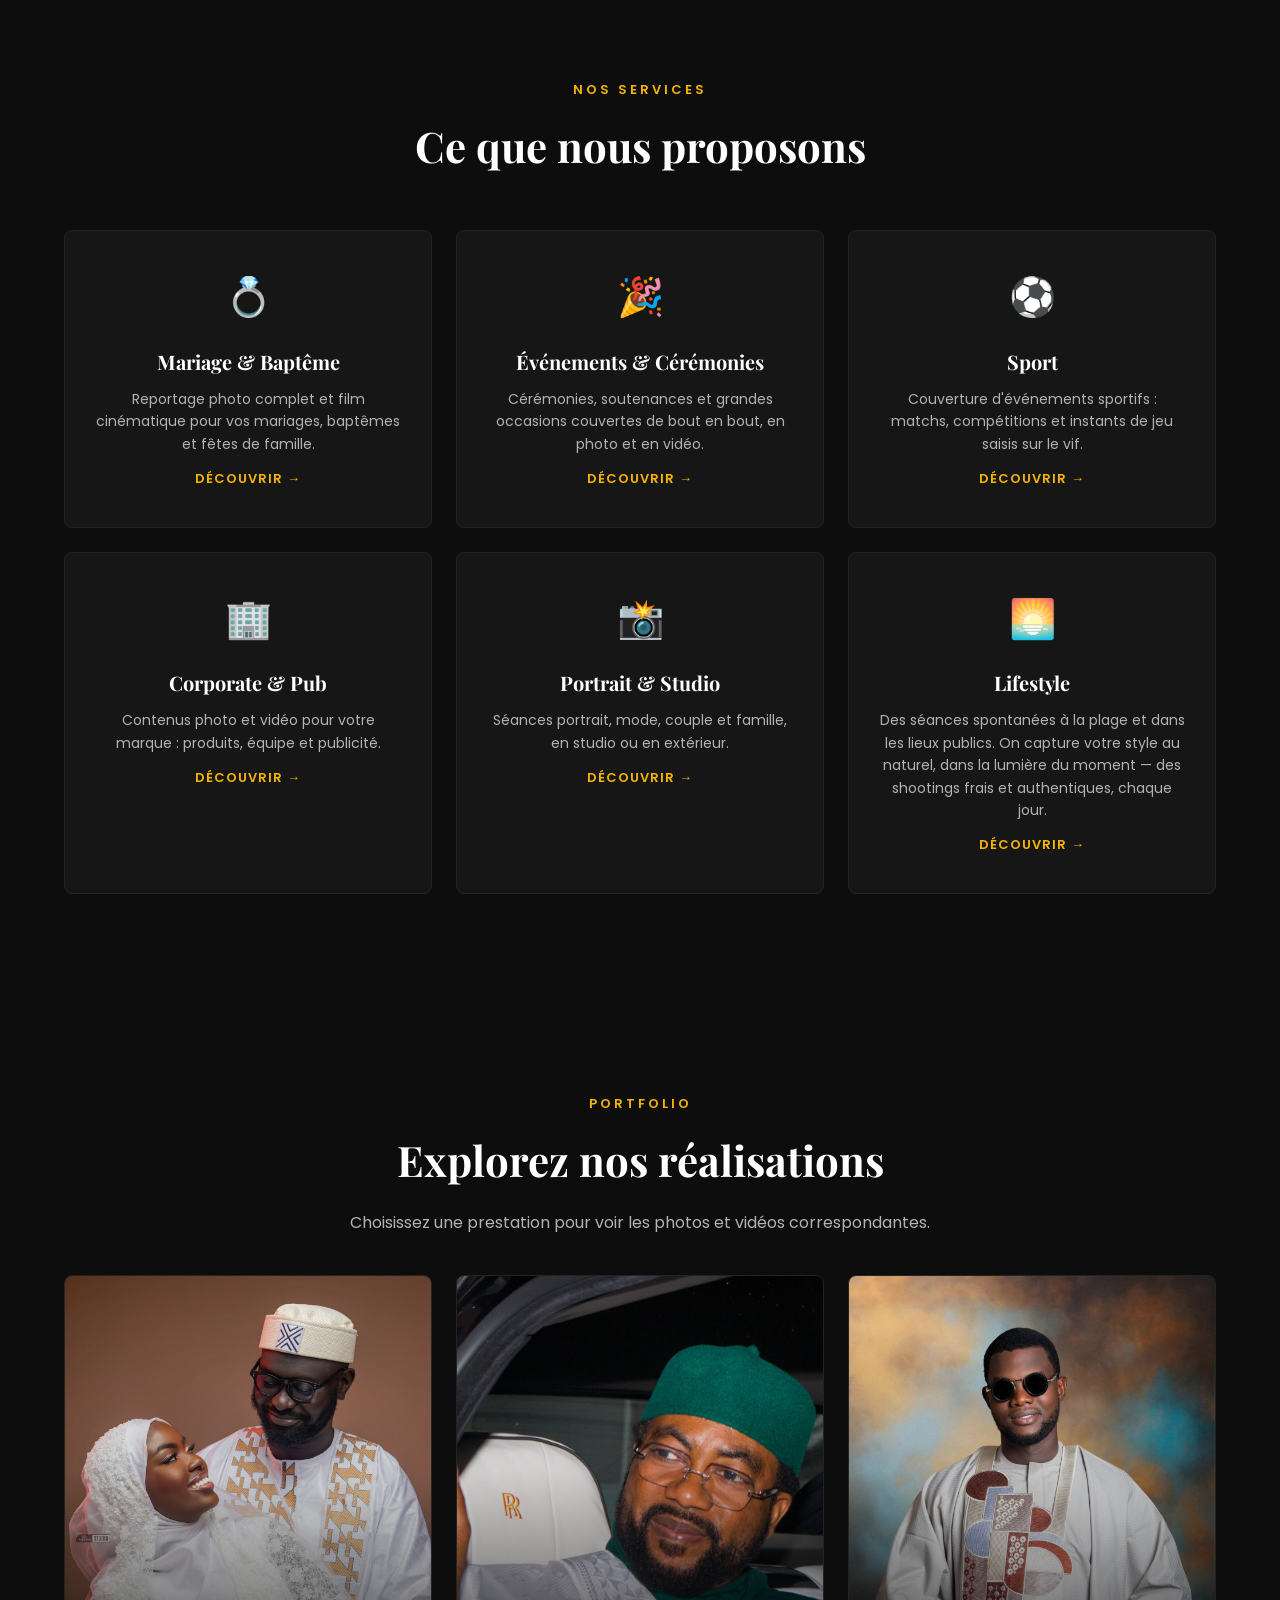
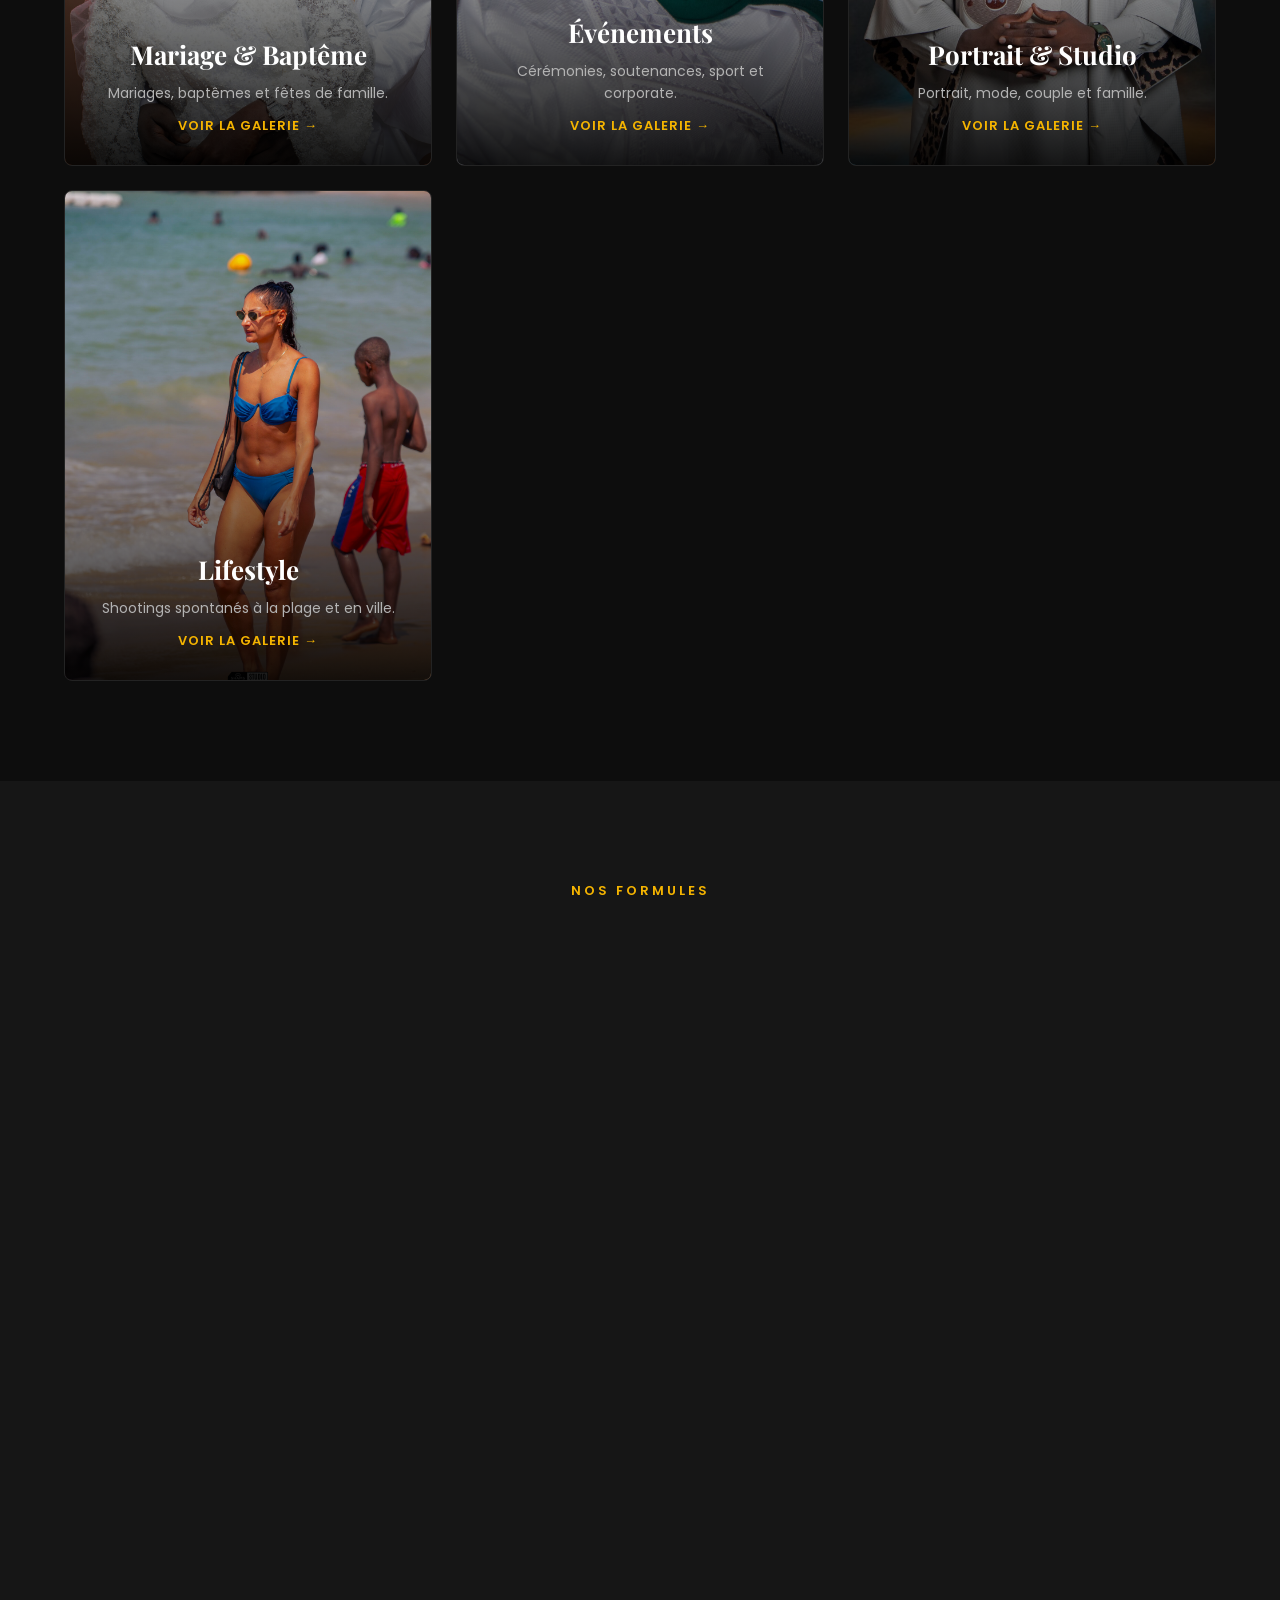
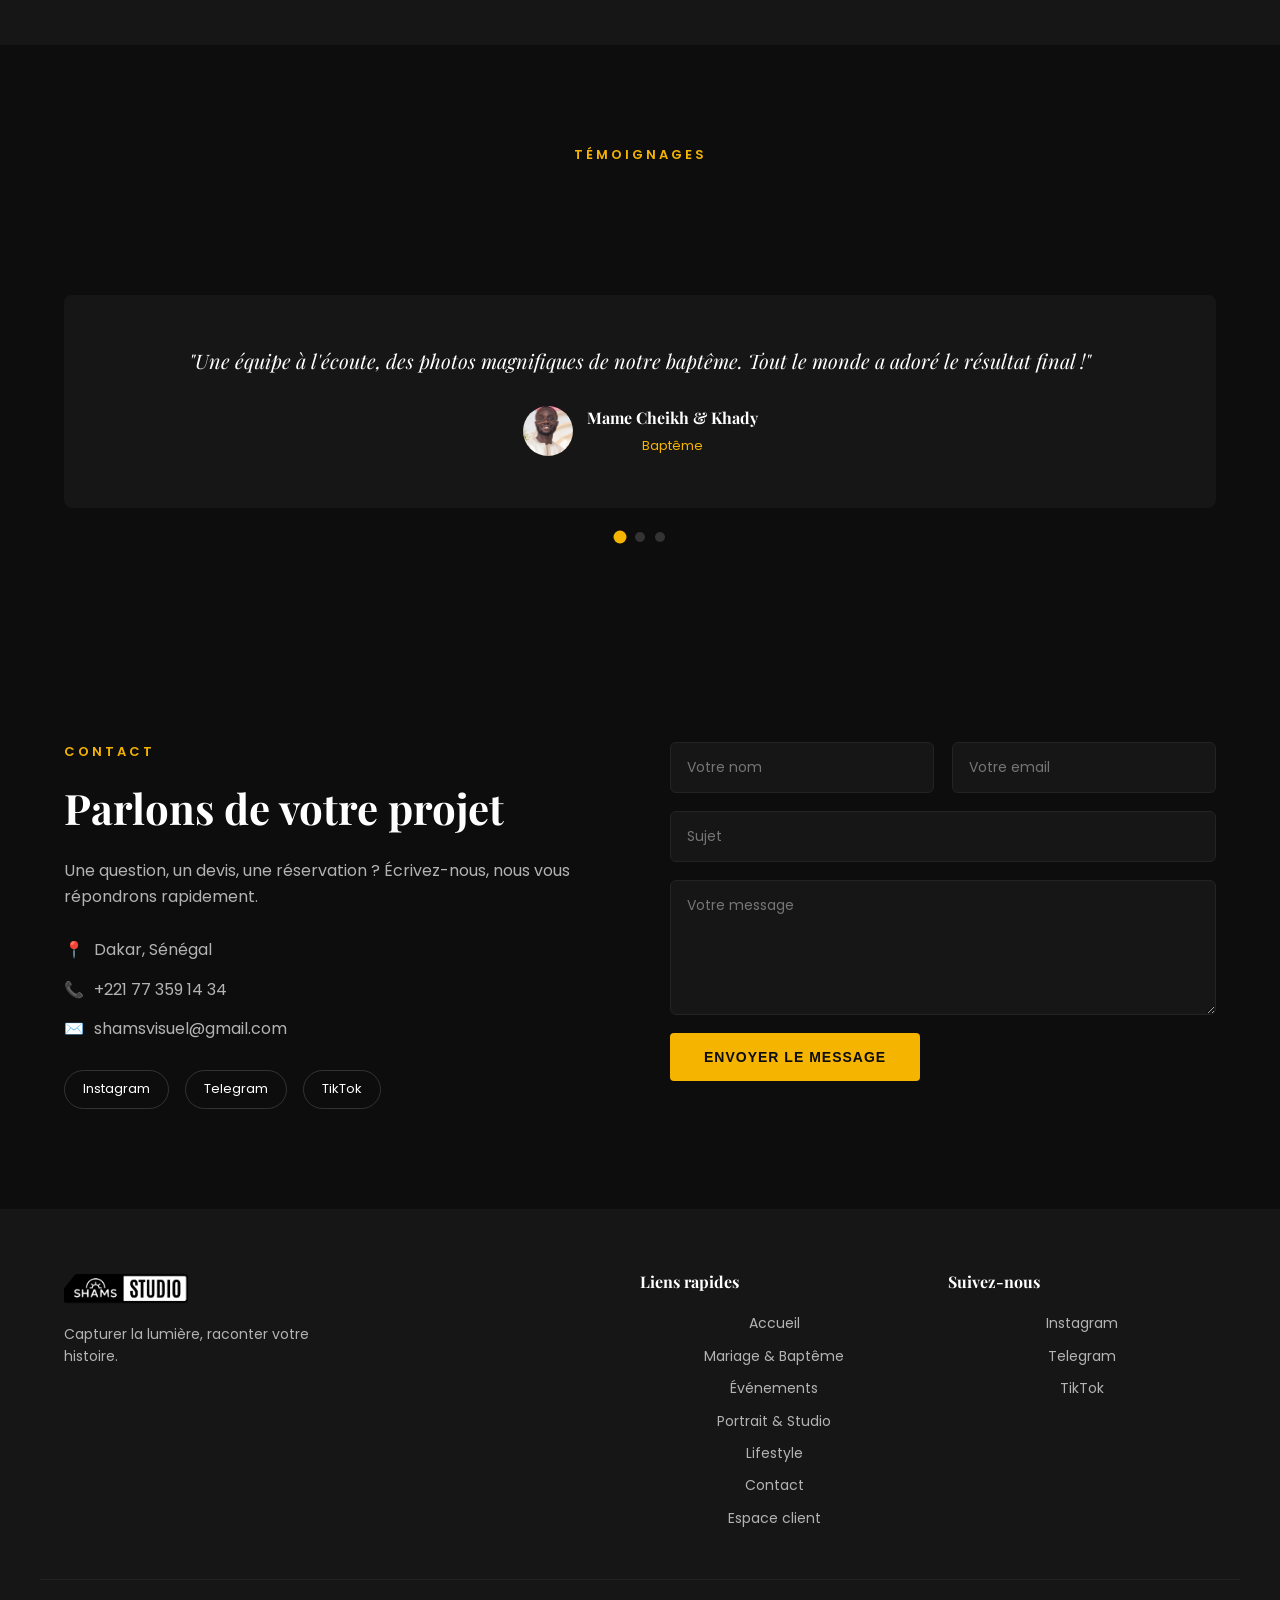
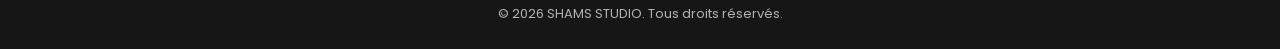
==== commit 6dd598ed: "new : album des dioufs 24102026" ====
--- a/index.html
+++ b/index.html
@@ -8,7 +8,7 @@
 <link rel="icon" href="assets/img/logo.png">
 <link rel="preconnect" href="https://fonts.googleapis.com">
 <link href="https://fonts.googleapis.com/css2?family=Playfair+Display:wght@500;700&family=Poppins:wght@300;400;500;600&display=swap" rel="stylesheet">
-<link rel="stylesheet" href="style.css?v=3">
+<link rel="stylesheet" href="style.css?v=4">
 </head>
 <body>
 
@@ -28,6 +28,7 @@
       <a href="lifestyle.html">Lifestyle</a>
       <a href="#pricing">Tarifs</a>
       <a href="#contact">Contact</a>
+      <a href="galeries/">Espace client</a>
     </nav>
     <a href="#contact" class="btn btn-primary nav-cta">Réserver</a>
     <button class="burger" id="burger" aria-label="Menu">
@@ -287,6 +288,7 @@
       <a href="studio.html">Portrait & Studio</a>
       <a href="lifestyle.html">Lifestyle</a>
       <a href="#contact">Contact</a>
+      <a href="galeries/">Espace client</a>
     </div>
     <div class="footer-socials">
       <h4>Suivez-nous</h4>
--- a/style.css
+++ b/style.css
@@ -381,7 +381,7 @@
 .cta-band{background:linear-gradient(135deg,#1c1600,var(--black) 70%);border-top:1px solid #2a2200;border-bottom:1px solid #2a2200;}
 .cta-band p{color:var(--gray);max-width:560px;margin:0 auto 28px;}
 
-@media(max-width:1100px){
+@media(max-width:1300px){
   .nav-links{gap:14px;}
   .nav-links a{font-size:13px;}
 }
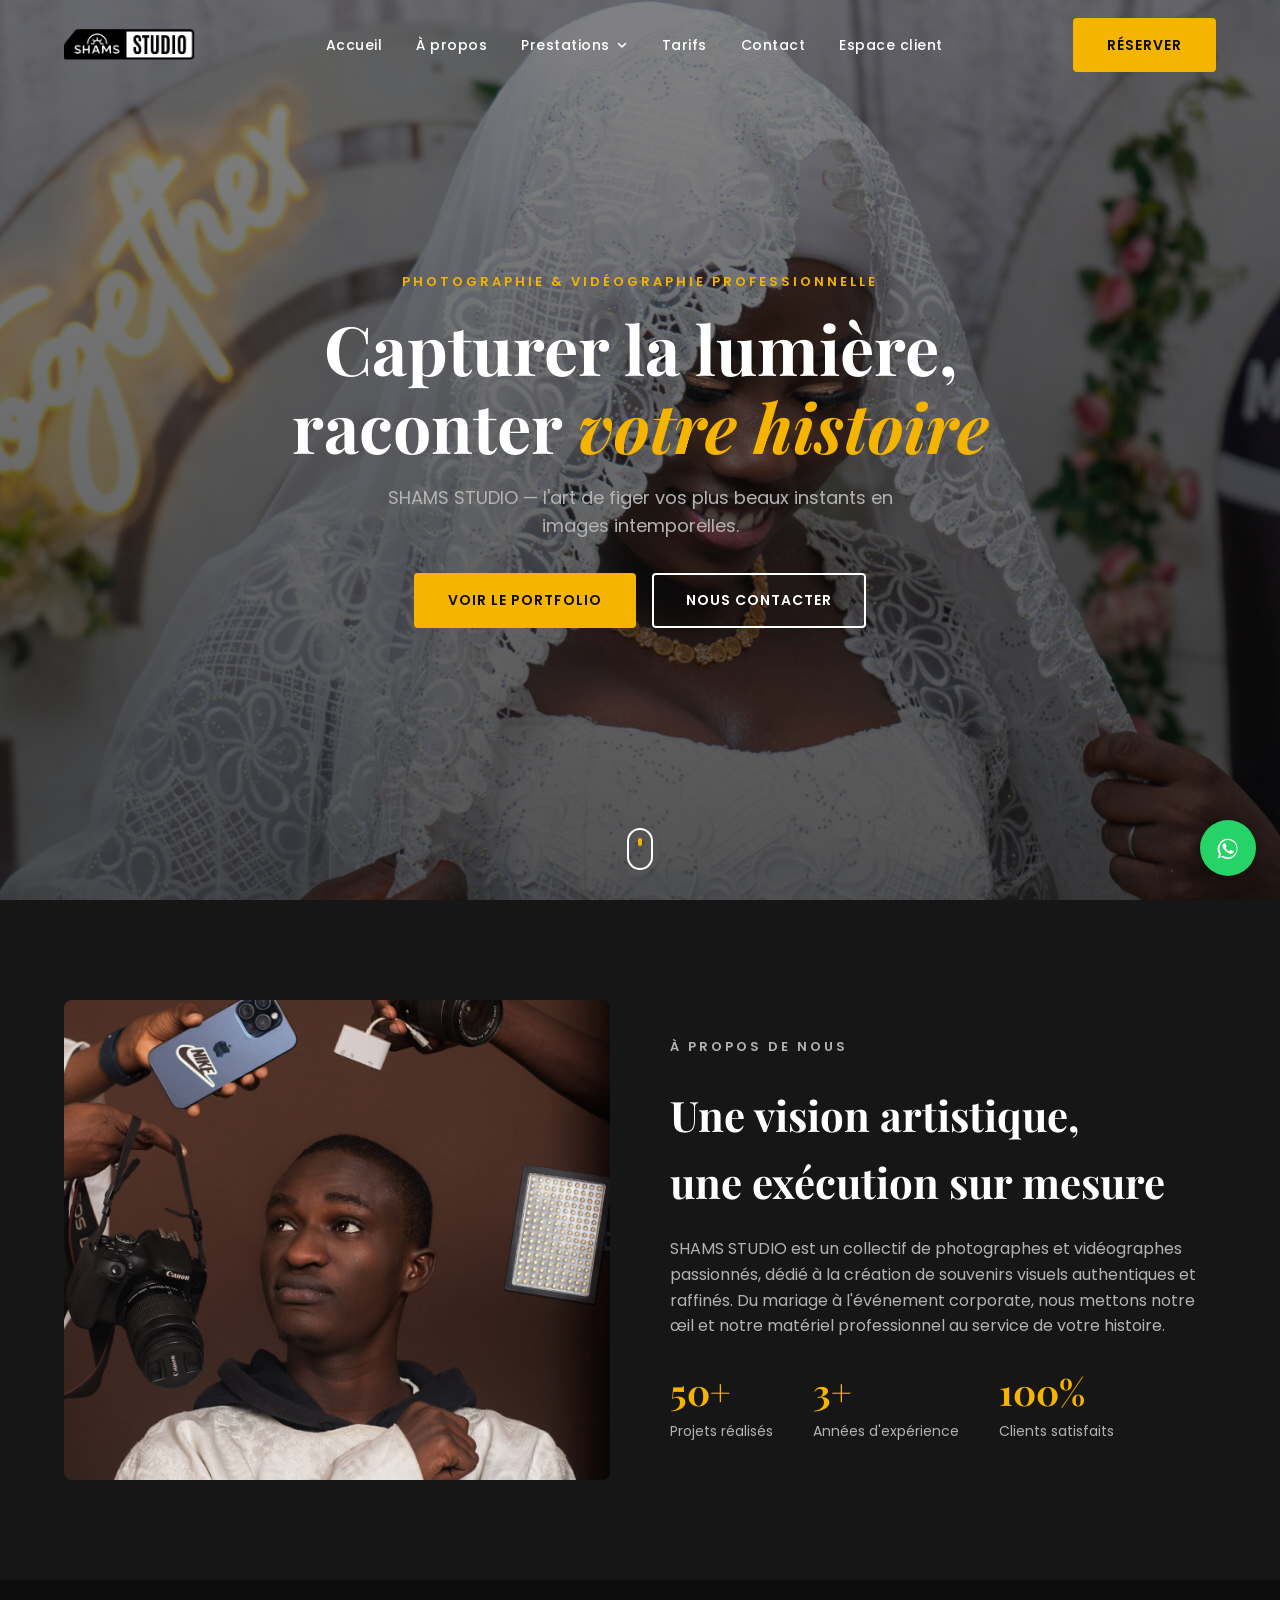
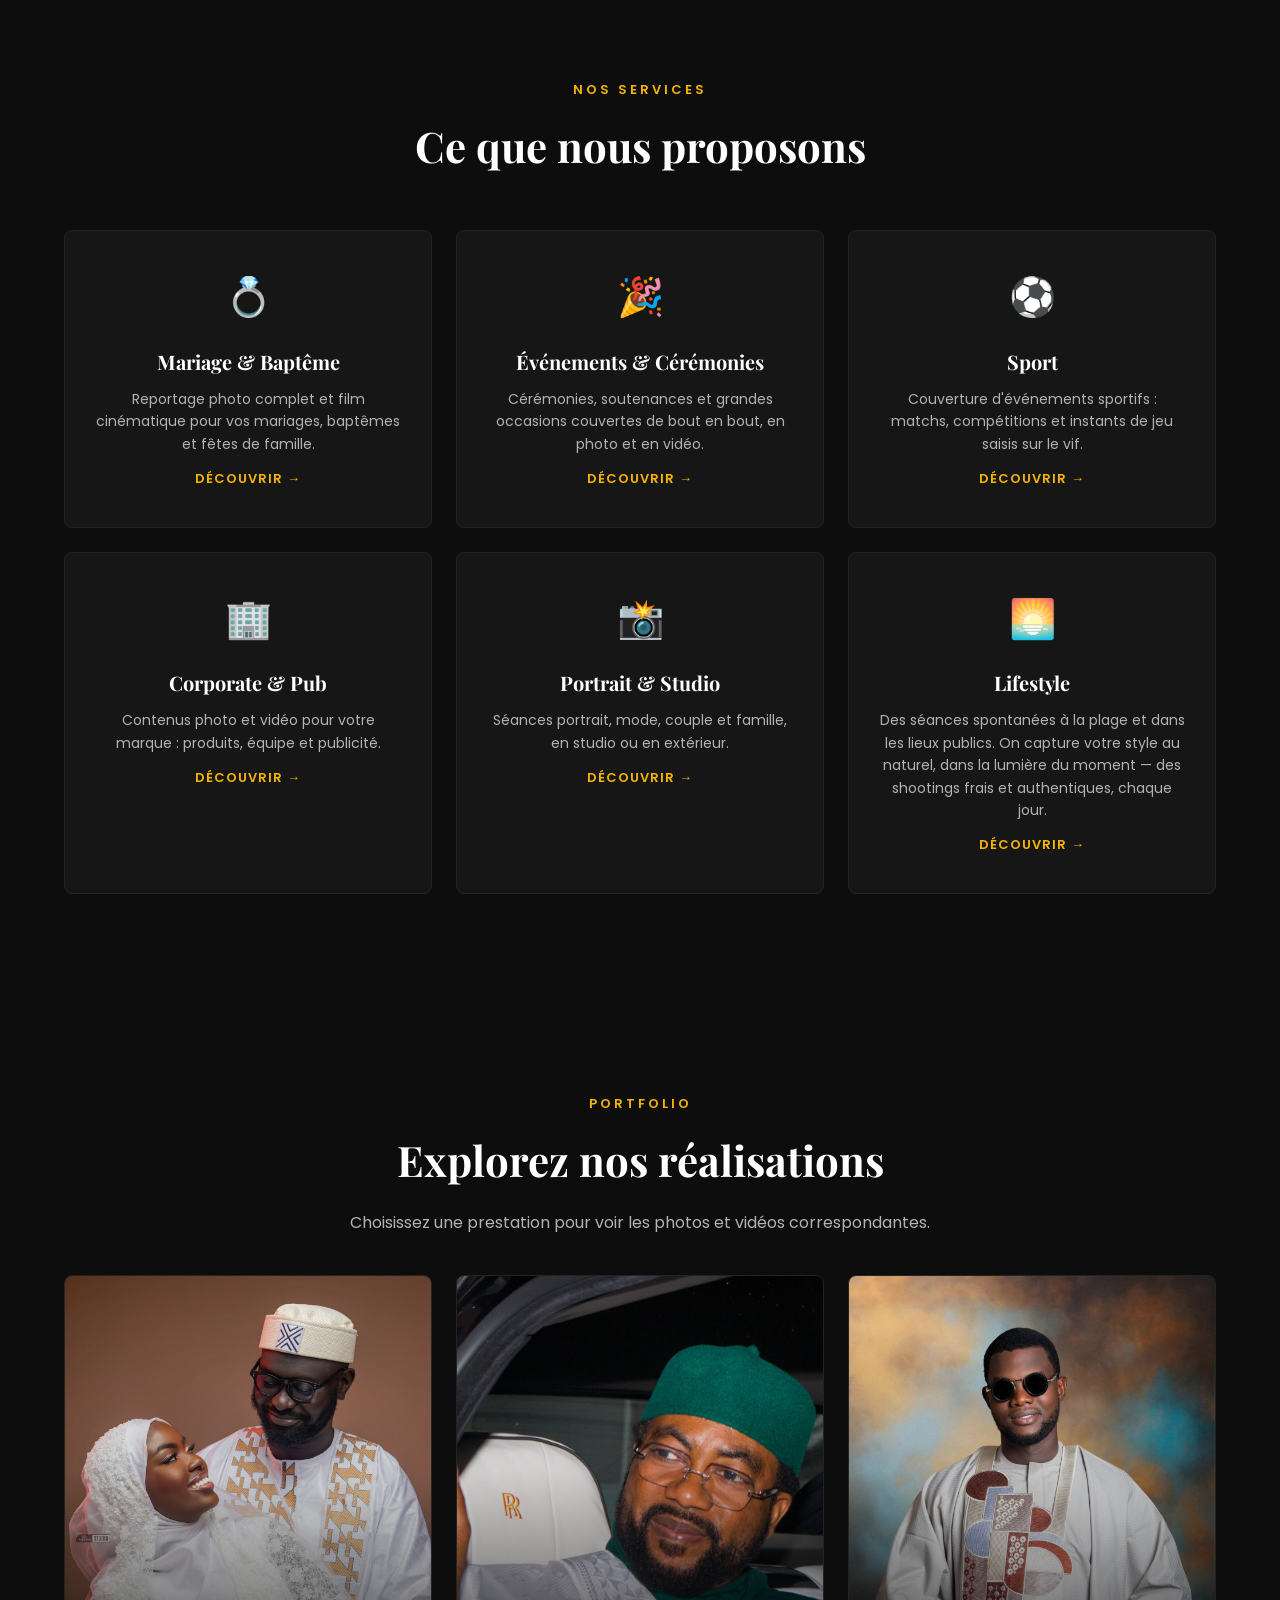
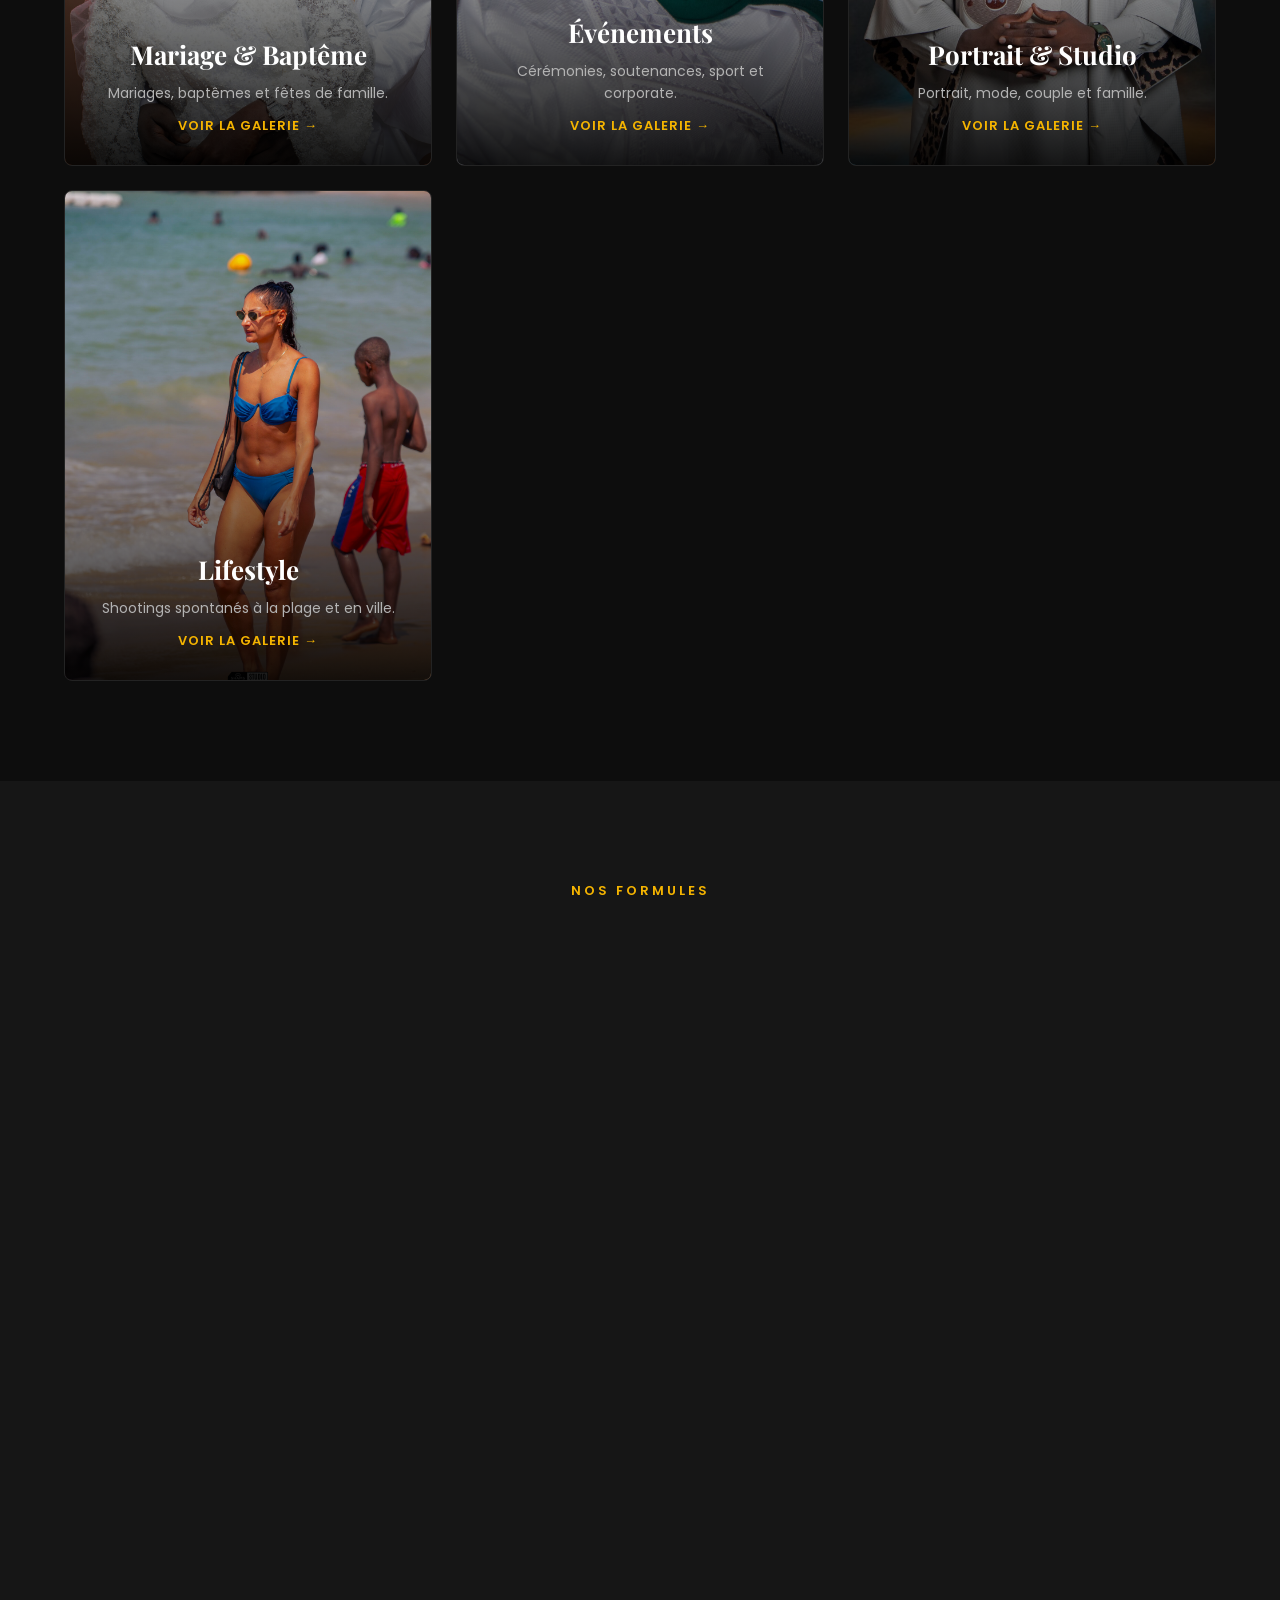
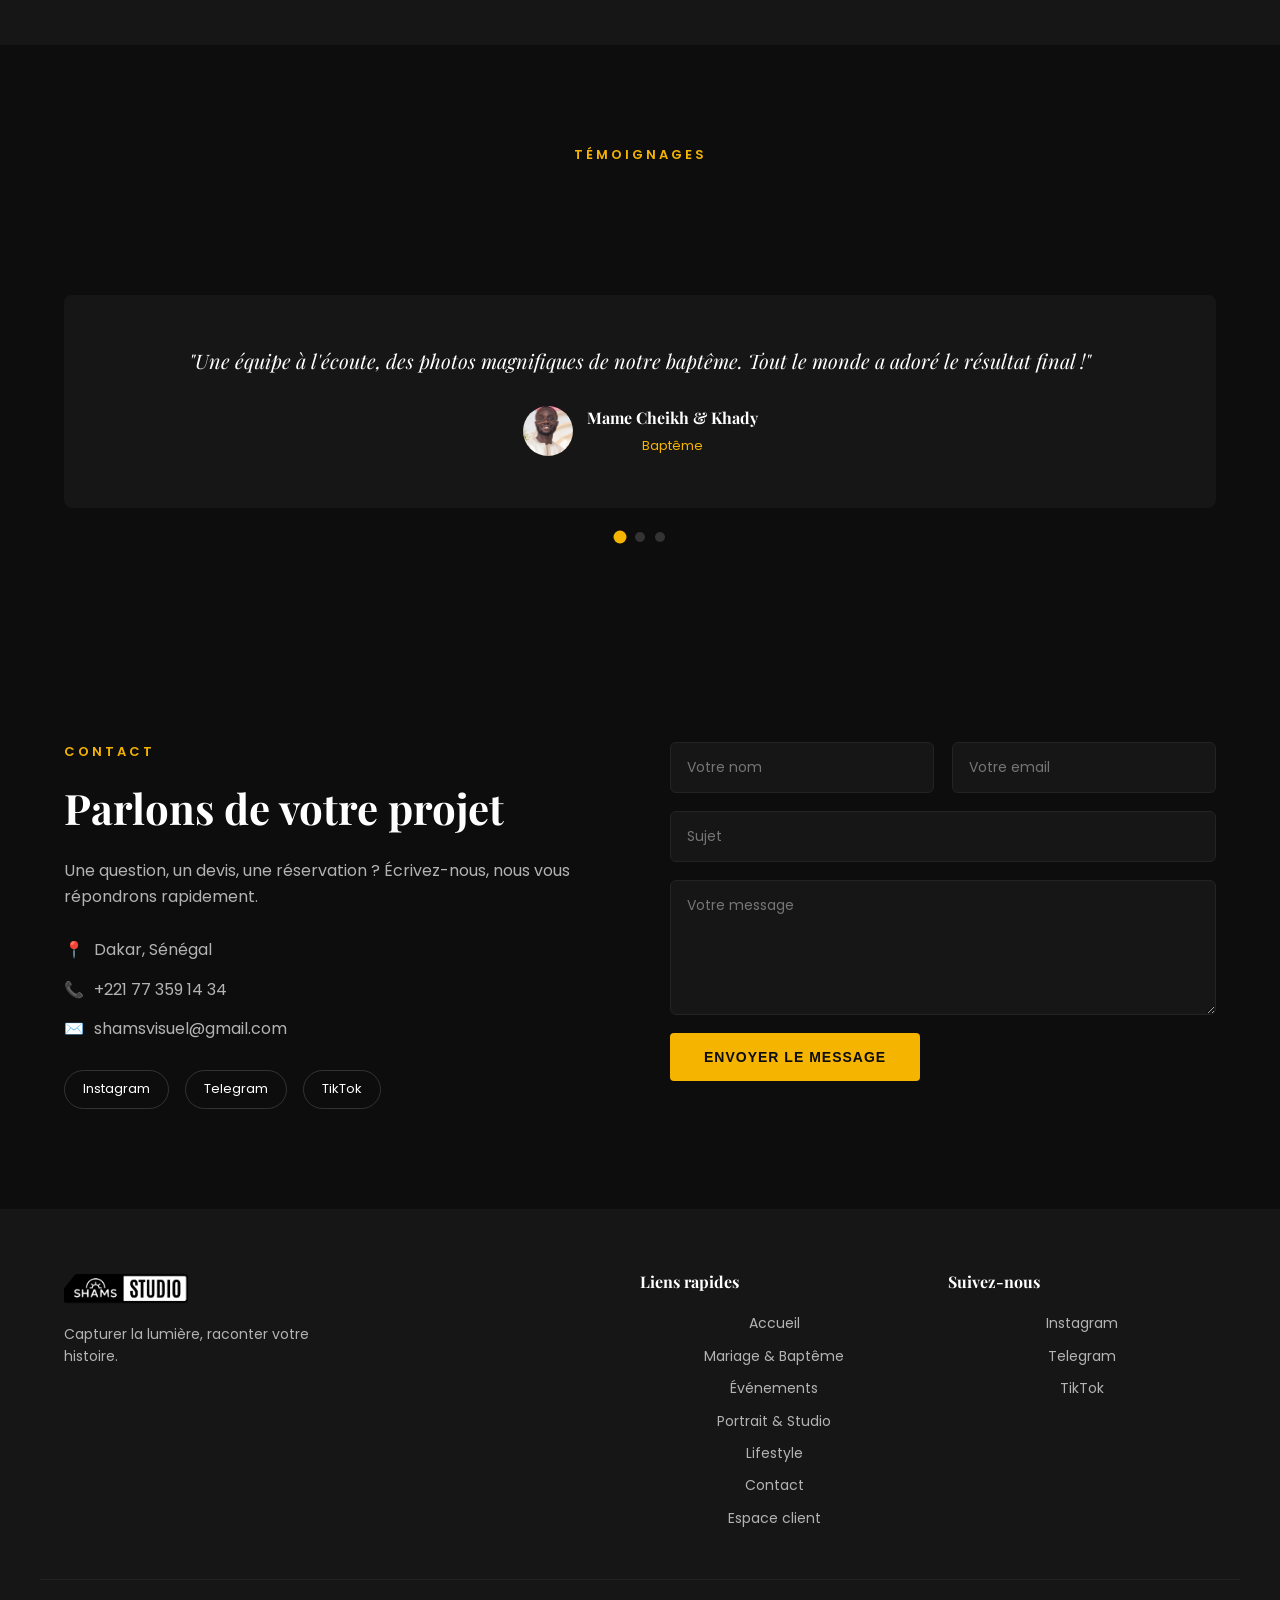
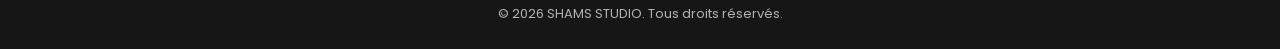
==== commit 0ad38ee7: "update : navbar compress" ====
--- a/index.html
+++ b/index.html
@@ -8,7 +8,7 @@
 <link rel="icon" href="assets/img/logo.png">
 <link rel="preconnect" href="https://fonts.googleapis.com">
 <link href="https://fonts.googleapis.com/css2?family=Playfair+Display:wght@500;700&family=Poppins:wght@300;400;500;600&display=swap" rel="stylesheet">
-<link rel="stylesheet" href="style.css?v=4">
+<link rel="stylesheet" href="style.css?v=6">
 </head>
 <body>
 
@@ -22,10 +22,15 @@
       <button class="nav-close" id="navClose" aria-label="Fermer le menu">&times;</button>
       <a href="#home">Accueil</a>
       <a href="#about">À propos</a>
-      <a href="mariage-bapteme.html">Mariage & Baptême</a>
-      <a href="evenements.html">Événements</a>
-      <a href="studio.html">Portrait & Studio</a>
-      <a href="lifestyle.html">Lifestyle</a>
+      <div class="nav-dropdown">
+        <button class="nav-dropdown-toggle" type="button" aria-expanded="false" aria-controls="menuPrestations">Prestations <svg viewBox="0 0 12 12" aria-hidden="true"><path d="M2.5 4.5 6 8l3.5-3.5"/></svg></button>
+        <div class="nav-dropdown-menu" id="menuPrestations">
+          <a href="mariage-bapteme.html"><strong>Mariage &amp; Baptême</strong><span>Reportage photo et film</span></a>
+          <a href="evenements.html"><strong>Événements</strong><span>Cérémonies, sport, corporate</span></a>
+          <a href="studio.html"><strong>Portrait &amp; Studio</strong><span>Séances en studio ou en extérieur</span></a>
+          <a href="lifestyle.html"><strong>Lifestyle</strong><span>Shootings plage et lieux publics</span></a>
+        </div>
+      </div>
       <a href="#pricing">Tarifs</a>
       <a href="#contact">Contact</a>
       <a href="galeries/">Espace client</a>
@@ -312,6 +317,6 @@
   <svg viewBox="0 0 24 24" fill="currentColor"><path d="M17.6 6.32A8.86 8.86 0 0 0 12.05 4a8.94 8.94 0 0 0-7.71 13.43L3 21l3.69-1.32a8.9 8.9 0 0 0 5.36 1.81A8.94 8.94 0 0 0 17.6 6.32ZM12.05 19.8a7.4 7.4 0 0 1-3.78-1.04l-.27-.16-2.81 1 .94-2.74-.18-.28a7.42 7.42 0 0 1 6.1-11.42 7.4 7.4 0 0 1 7.4 7.43 7.4 7.4 0 0 1-7.4 7.41Zm4.07-5.55c-.22-.11-1.31-.65-1.52-.72-.2-.07-.35-.11-.5.11-.15.22-.57.72-.7.86-.13.15-.26.16-.48.05-.22-.11-.92-.34-1.75-1.08-.65-.58-1.08-1.3-1.21-1.52-.13-.22-.01-.34.1-.45.11-.11.26-.28.39-.42.13-.15.17-.25.26-.41.09-.16.04-.31-.03-.43-.07-.11-.59-1.42-.81-1.94-.22-.51-.44-.44-.6-.45h-.51c-.16 0-.42.06-.65.31-.22.25-.85.83-.85 2.03 0 1.2.87 2.36 1 2.52.13.16 1.71 2.61 4.15 3.55 2.43.95 2.43.63 2.87.59.44-.04 1.31-.53 1.49-1.05.18-.51.18-.95.13-1.05-.06-.1-.22-.16-.45-.27Z"/></svg>
 </a>
 
-<script src="script.js?v=3"></script>
+<script src="script.js?v=5"></script>
 </body>
 </html>
--- a/style.css
+++ b/style.css
@@ -337,6 +337,41 @@
 .nav-links a.current{color:var(--gold);}
 .nav-links a.current::after{width:100%;}
 
+/* Menu déroulant « Prestations » */
+.nav-dropdown{position:relative;}
+.nav-dropdown-toggle{
+  display:inline-flex;align-items:center;gap:6px;position:relative;
+  background:none;border:none;color:var(--white);cursor:pointer;
+  font-family:var(--font-body);font-size:14px;font-weight:500;letter-spacing:.5px;padding:4px 6px;
+}
+.nav-dropdown-toggle::after{
+  content:'';position:absolute;left:0;bottom:0;width:0;height:2px;background:var(--gold);transition:.3s;
+}
+.nav-dropdown-toggle svg{width:12px;height:12px;fill:none;stroke:currentColor;stroke-width:1.6;stroke-linecap:round;stroke-linejoin:round;transition:transform .3s;}
+.nav-dropdown.current .nav-dropdown-toggle{color:var(--gold);}
+.nav-dropdown.current .nav-dropdown-toggle::after,
+.nav-dropdown-toggle:hover::after{width:100%;}
+.nav-dropdown-menu{
+  position:absolute;top:calc(100% + 16px);left:50%;transform:translate(-50%,8px);
+  min-width:270px;padding:8px;border-radius:8px;
+  background:rgba(22,22,22,.98);border:1px solid #262626;border-top:2px solid var(--gold);
+  box-shadow:0 18px 40px rgba(0,0,0,.45);
+  opacity:0;visibility:hidden;transition:opacity .25s,transform .25s,visibility .25s;
+}
+.nav-dropdown-menu::before{content:'';position:absolute;left:0;right:0;top:-18px;height:18px;} /* pont pour le survol */
+.nav-dropdown.open .nav-dropdown-menu{opacity:1;visibility:visible;transform:translate(-50%,0);}
+.nav-dropdown.open .nav-dropdown-toggle svg{transform:rotate(180deg);}
+@media (hover:hover) and (min-width:769px){
+  .nav-dropdown:hover .nav-dropdown-menu{opacity:1;visibility:visible;transform:translate(-50%,0);}
+  .nav-dropdown:hover .nav-dropdown-toggle svg{transform:rotate(180deg);}
+}
+.nav-links .nav-dropdown-menu a{display:block;text-align:left;padding:10px 14px;border-radius:6px;transition:background .2s;}
+.nav-links .nav-dropdown-menu a::after{display:none;}
+.nav-dropdown-menu strong{display:block;font-size:14px;font-weight:500;color:var(--white);transition:color .2s;}
+.nav-dropdown-menu span{display:block;font-size:12px;color:var(--gray);margin-top:1px;}
+.nav-dropdown-menu a:hover,.nav-dropdown-menu a.current{background:rgba(245,180,0,.08);}
+.nav-dropdown-menu a:hover strong,.nav-dropdown-menu a.current strong{color:var(--gold);}
+
 a.service-card{display:block;color:inherit;}
 .service-card .univers-link{display:inline-block;margin-top:14px;}
 
@@ -381,15 +416,34 @@
 .cta-band{background:linear-gradient(135deg,#1c1600,var(--black) 70%);border-top:1px solid #2a2200;border-bottom:1px solid #2a2200;}
 .cta-band p{color:var(--gray);max-width:560px;margin:0 auto 28px;}
 
-@media(max-width:1300px){
+@media(max-width:1100px){
   .nav-links{gap:14px;}
-  .nav-links a{font-size:13px;}
+  .nav-links a,.nav-dropdown-toggle{font-size:13px;}
+}
+@media(min-width:769px){
+  .logo{flex-shrink:0;}
+  .nav-links>a,.nav-dropdown-toggle{white-space:nowrap;}
+}
+@media(min-width:769px) and (max-width:960px){
+  .nav-cta{display:none;} /* « Contact » reste dans le menu */
 }
 @media(max-width:992px){
   .services-grid.cols-3,.univers-grid{grid-template-columns:1fr 1fr;}
 }
 @media(max-width:768px){
-  .nav-links a{font-size:16px;}
+  .nav-links a,.nav-dropdown-toggle{font-size:16px;}
+  /* Dans le menu latéral, « Prestations » s'ouvre en accordéon */
+  .nav-dropdown{display:flex;flex-direction:column;align-items:center;width:100%;}
+  .nav-dropdown-menu{
+    position:static;transform:none;min-width:0;width:100%;margin-top:12px;padding:6px;
+    background:rgba(255,255,255,.03);border:none;border-left:2px solid var(--gold);border-radius:6px;box-shadow:none;
+    opacity:1;visibility:visible;display:none;
+  }
+  .nav-dropdown-menu::before{display:none;}
+  .nav-dropdown.open .nav-dropdown-menu{display:block;transform:none;}
+  .nav-links .nav-dropdown-menu a{text-align:center;padding:9px 10px;}
+  .nav-dropdown-menu strong{font-size:15px;}
+  .nav-dropdown-menu span{display:none;}
   .page-hero{min-height:auto;padding:130px 0 70px;}
   .univers-grid,.univers-grid.cols-2,.services-grid.cols-3{grid-template-columns:1fr;}
   .univers-card{aspect-ratio:4/3;}
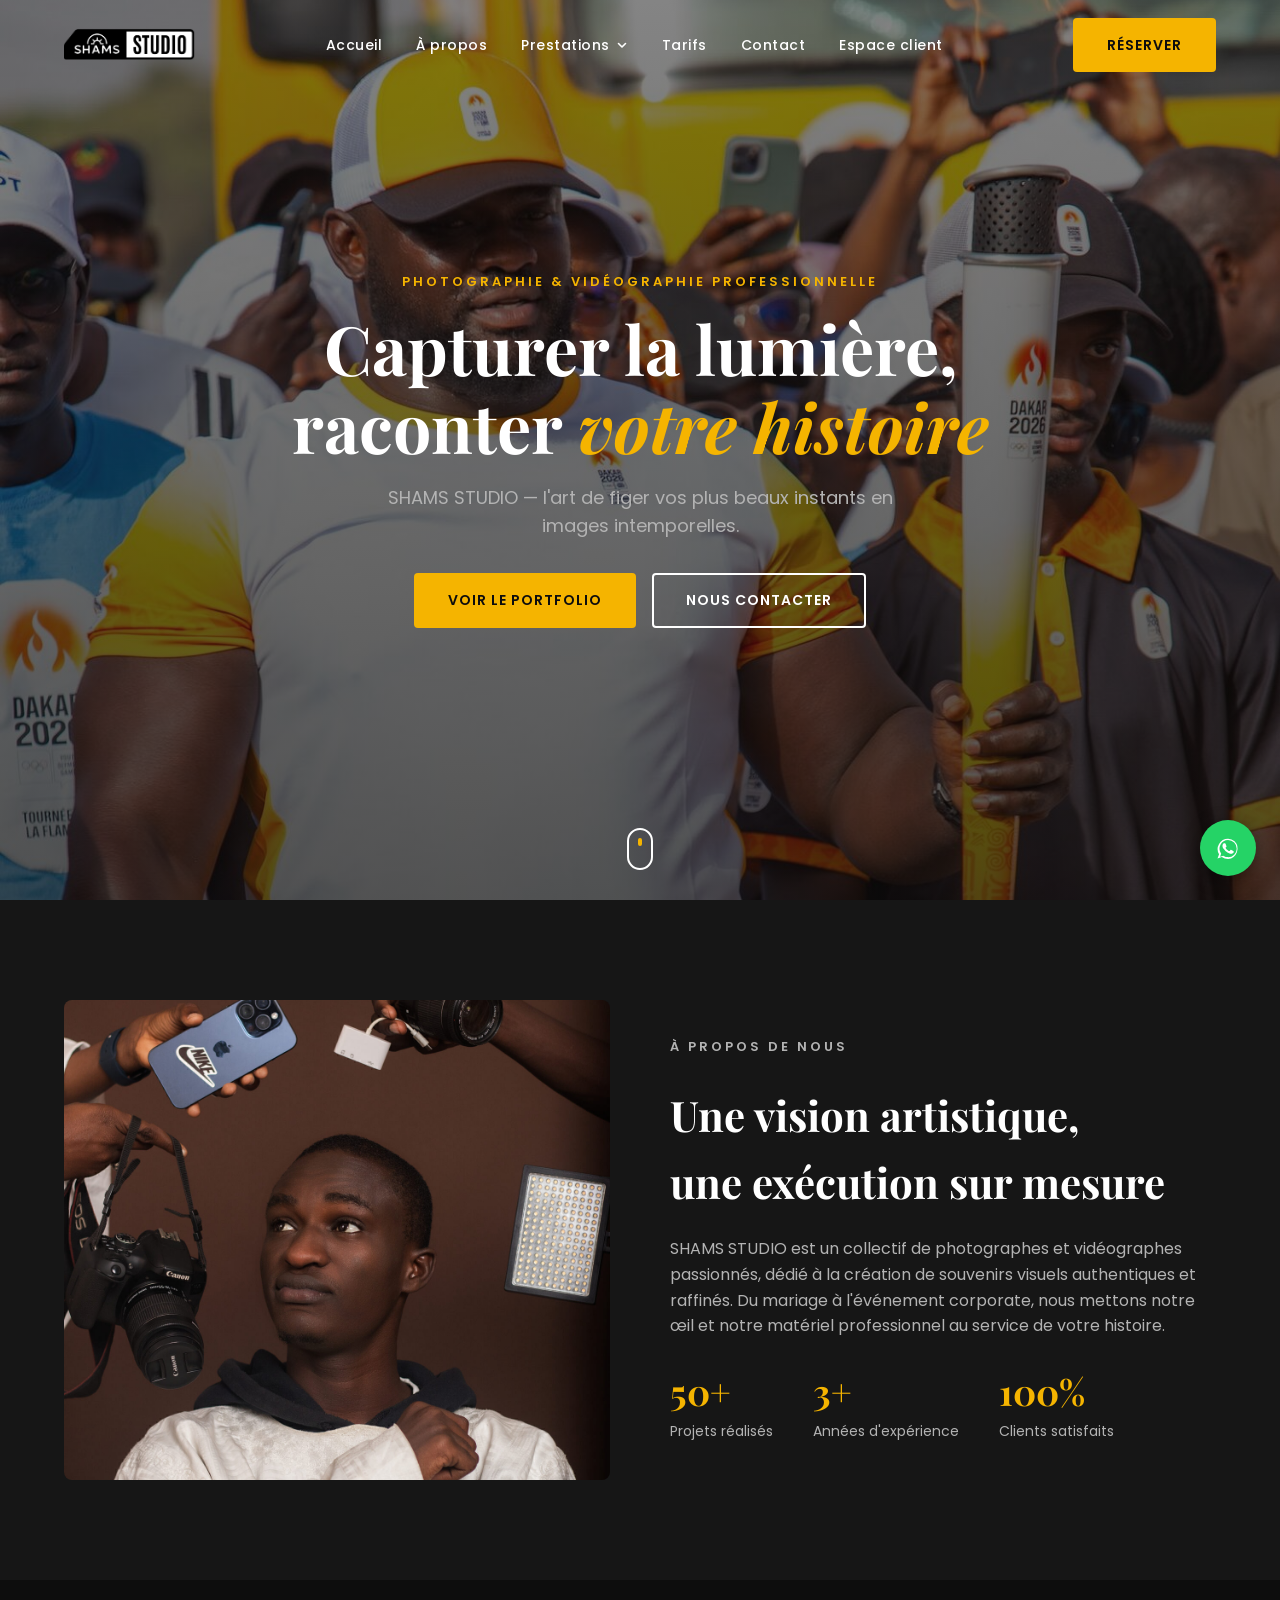
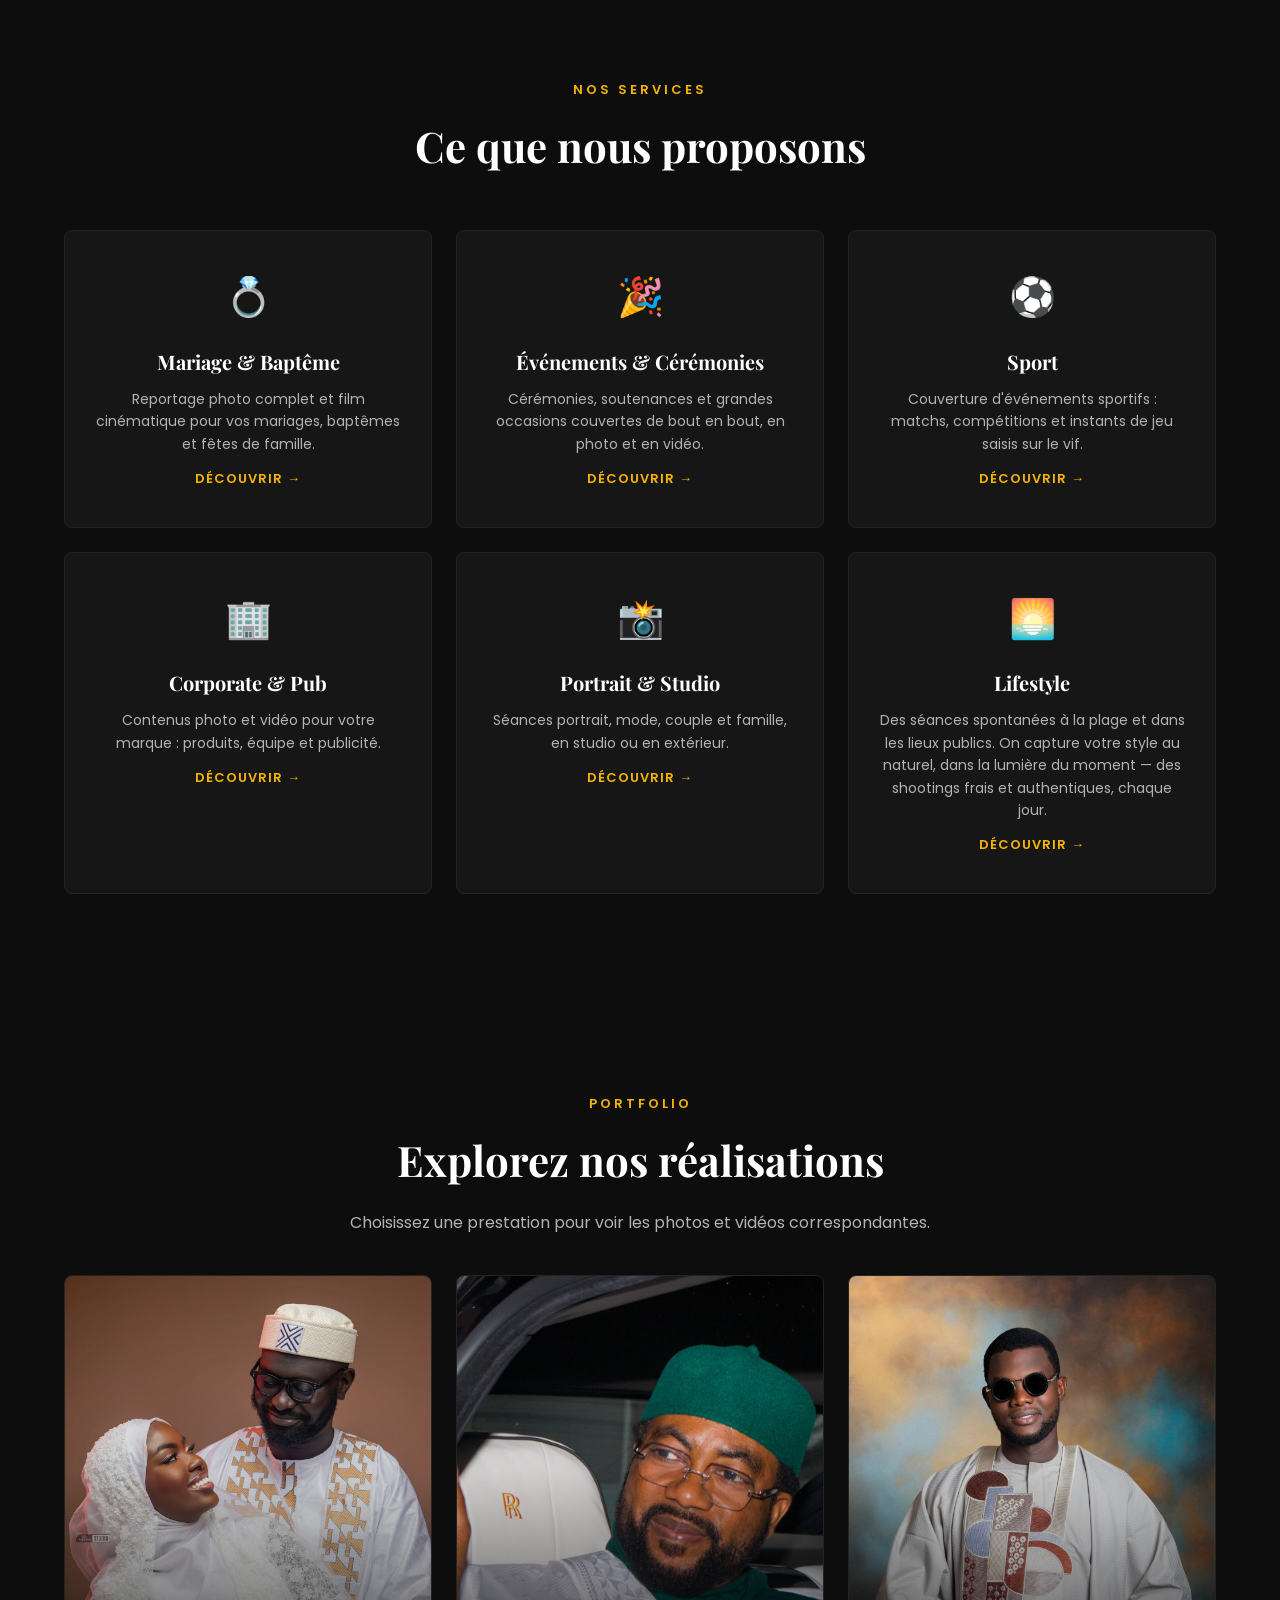
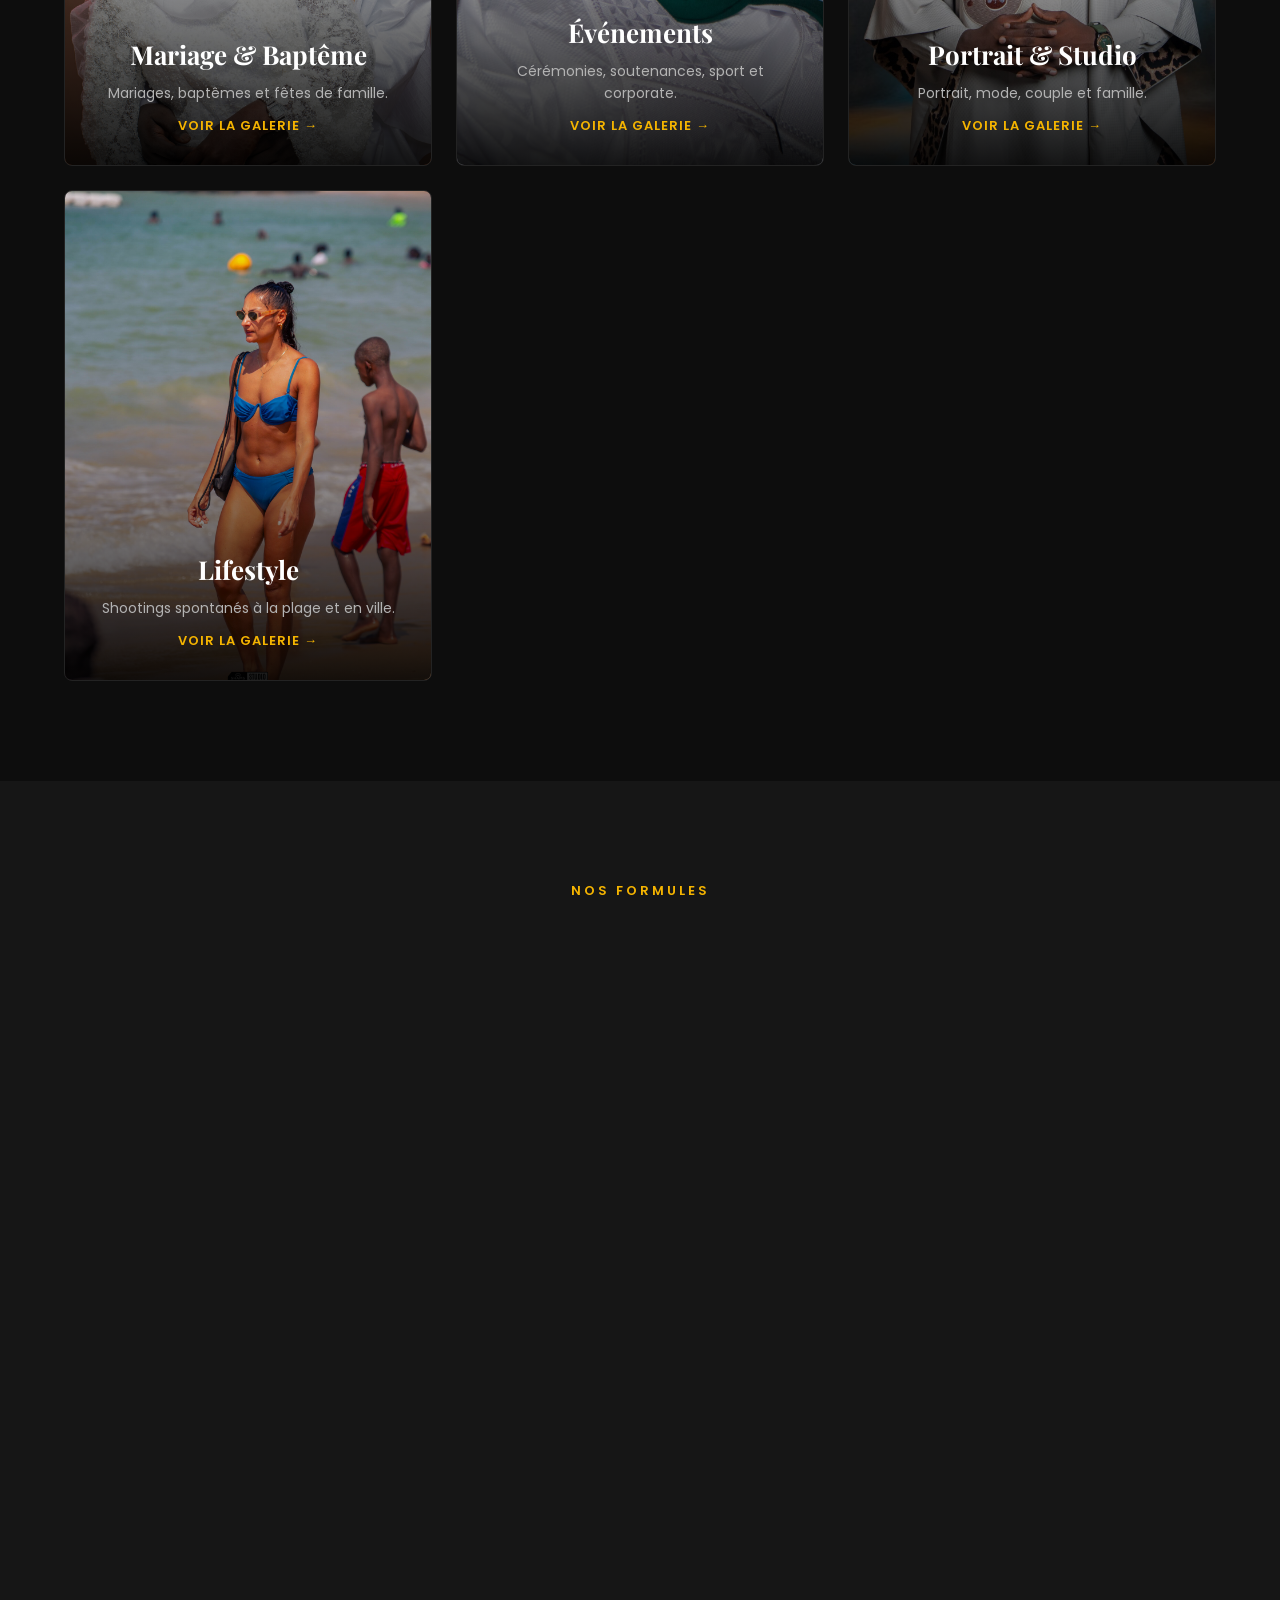
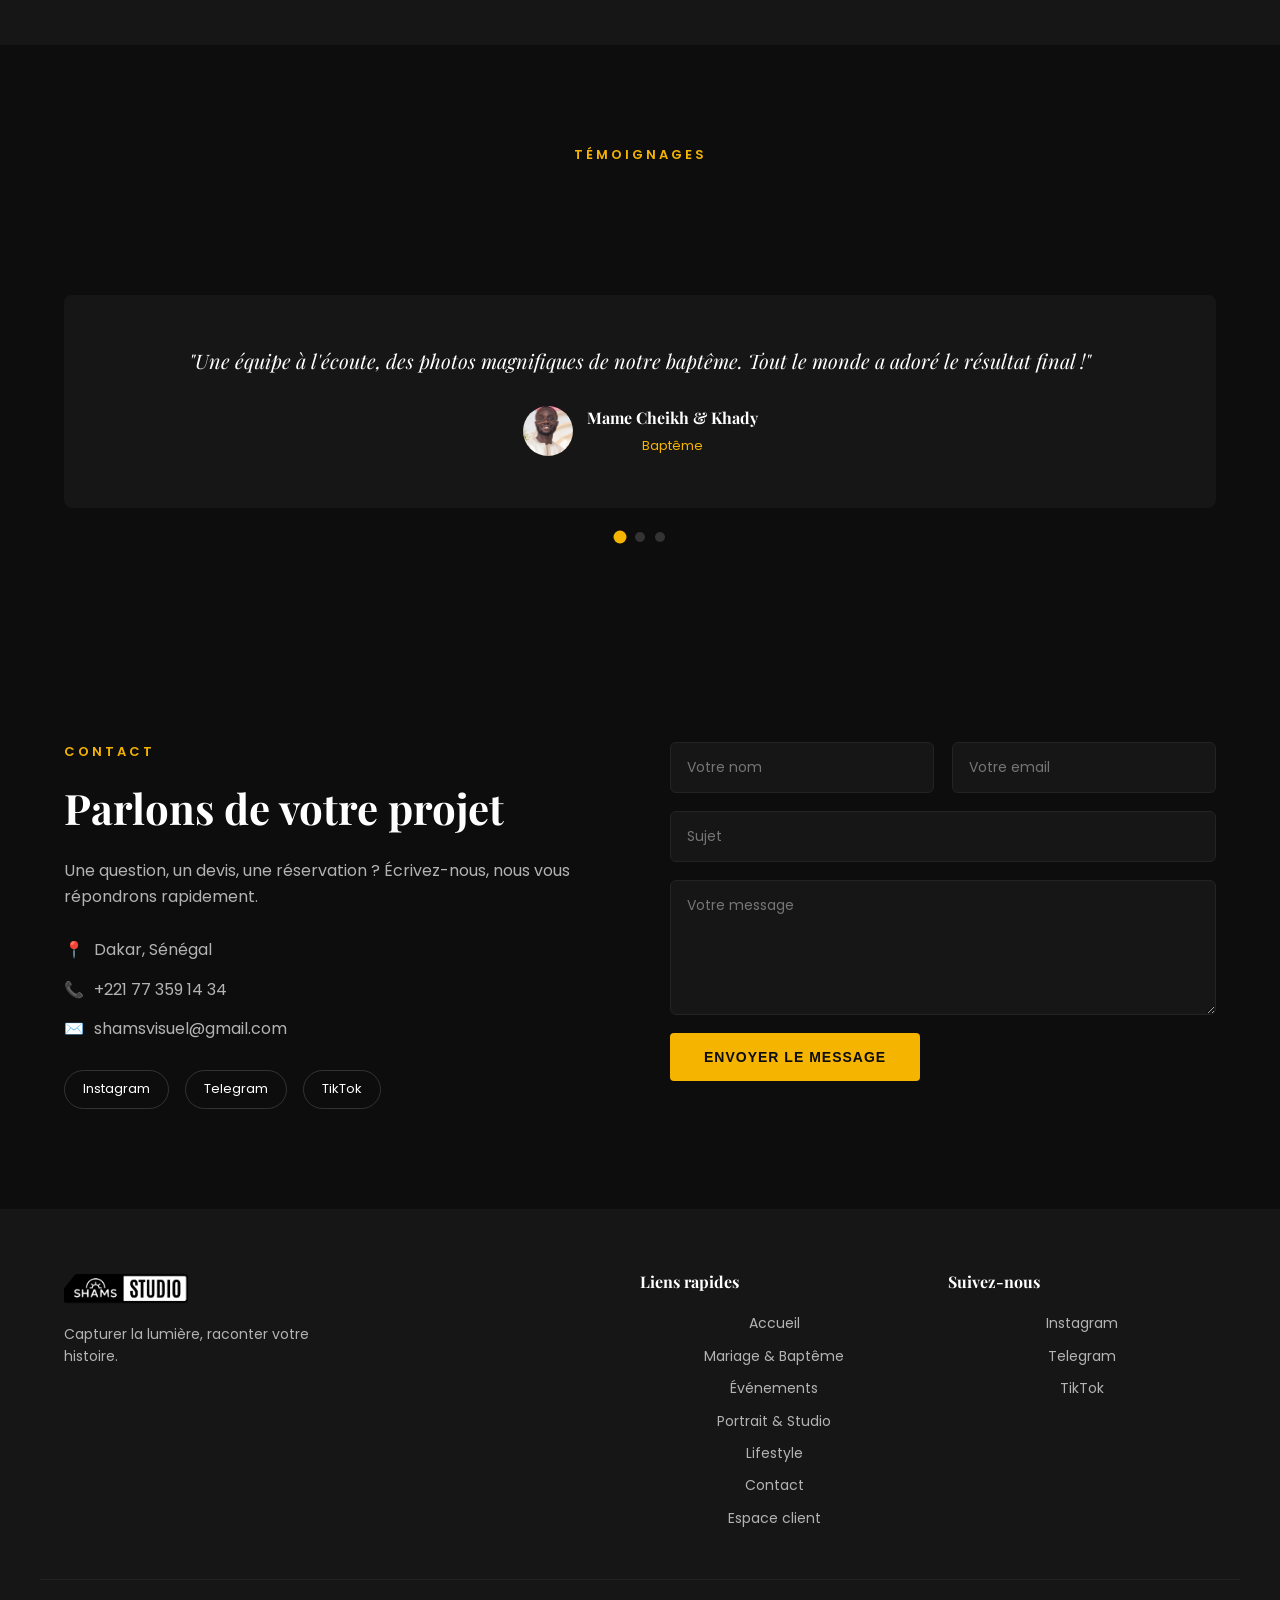
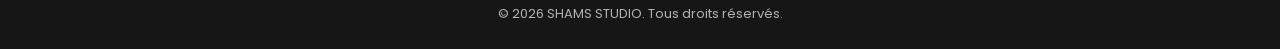
==== commit b6b878f2: "update : hero section slide" ====
--- a/index.html
+++ b/index.html
@@ -46,10 +46,10 @@
 <section class="hero" id="home">
   <!-- Slider d'arrière-plan : remplace les url(...) par tes photos -->
   <div class="hero-bg" id="heroSlider">
-    <div class="hero-slide" style="background-image:url('assets/img/gallery/PG0A0229.jpg');background-position:center 30%;"></div>
-    <div class="hero-slide active" style="background-image:url('assets/img/gallery/DSC08662-Modifier.jpg');background-position:center 10%;"></div>
-    <div class="hero-slide" style="background-image:url('assets/img/gallery/IMG_0447.JPG');"></div>
-    <div class="hero-slide" style="background-image:url('assets/img/gallery/img_80.jpg');background-position:center 10%;"></div>
+    <div class="hero-slide active" style="background-image:url('assets/img/gallery/hero-flamme-joj.jpg');background-position:center 20%;"></div>
+    <div class="hero-slide" style="background-image:url('assets/img/gallery/hero-mariage-diouf.jpg');background-position:center 15%;"></div>
+    <div class="hero-slide" style="background-image:url('assets/img/gallery/hero-studio-diouf.jpg');background-position:center 35%;"></div>
+    <div class="hero-slide" style="background-image:url('assets/img/gallery/hero-diop.jpg');background-position:center 20%;"></div>
   </div>
   <div class="hero-content">
     <p class="hero-sub" data-aos>Photographie & Vidéographie professionnelle</p>
